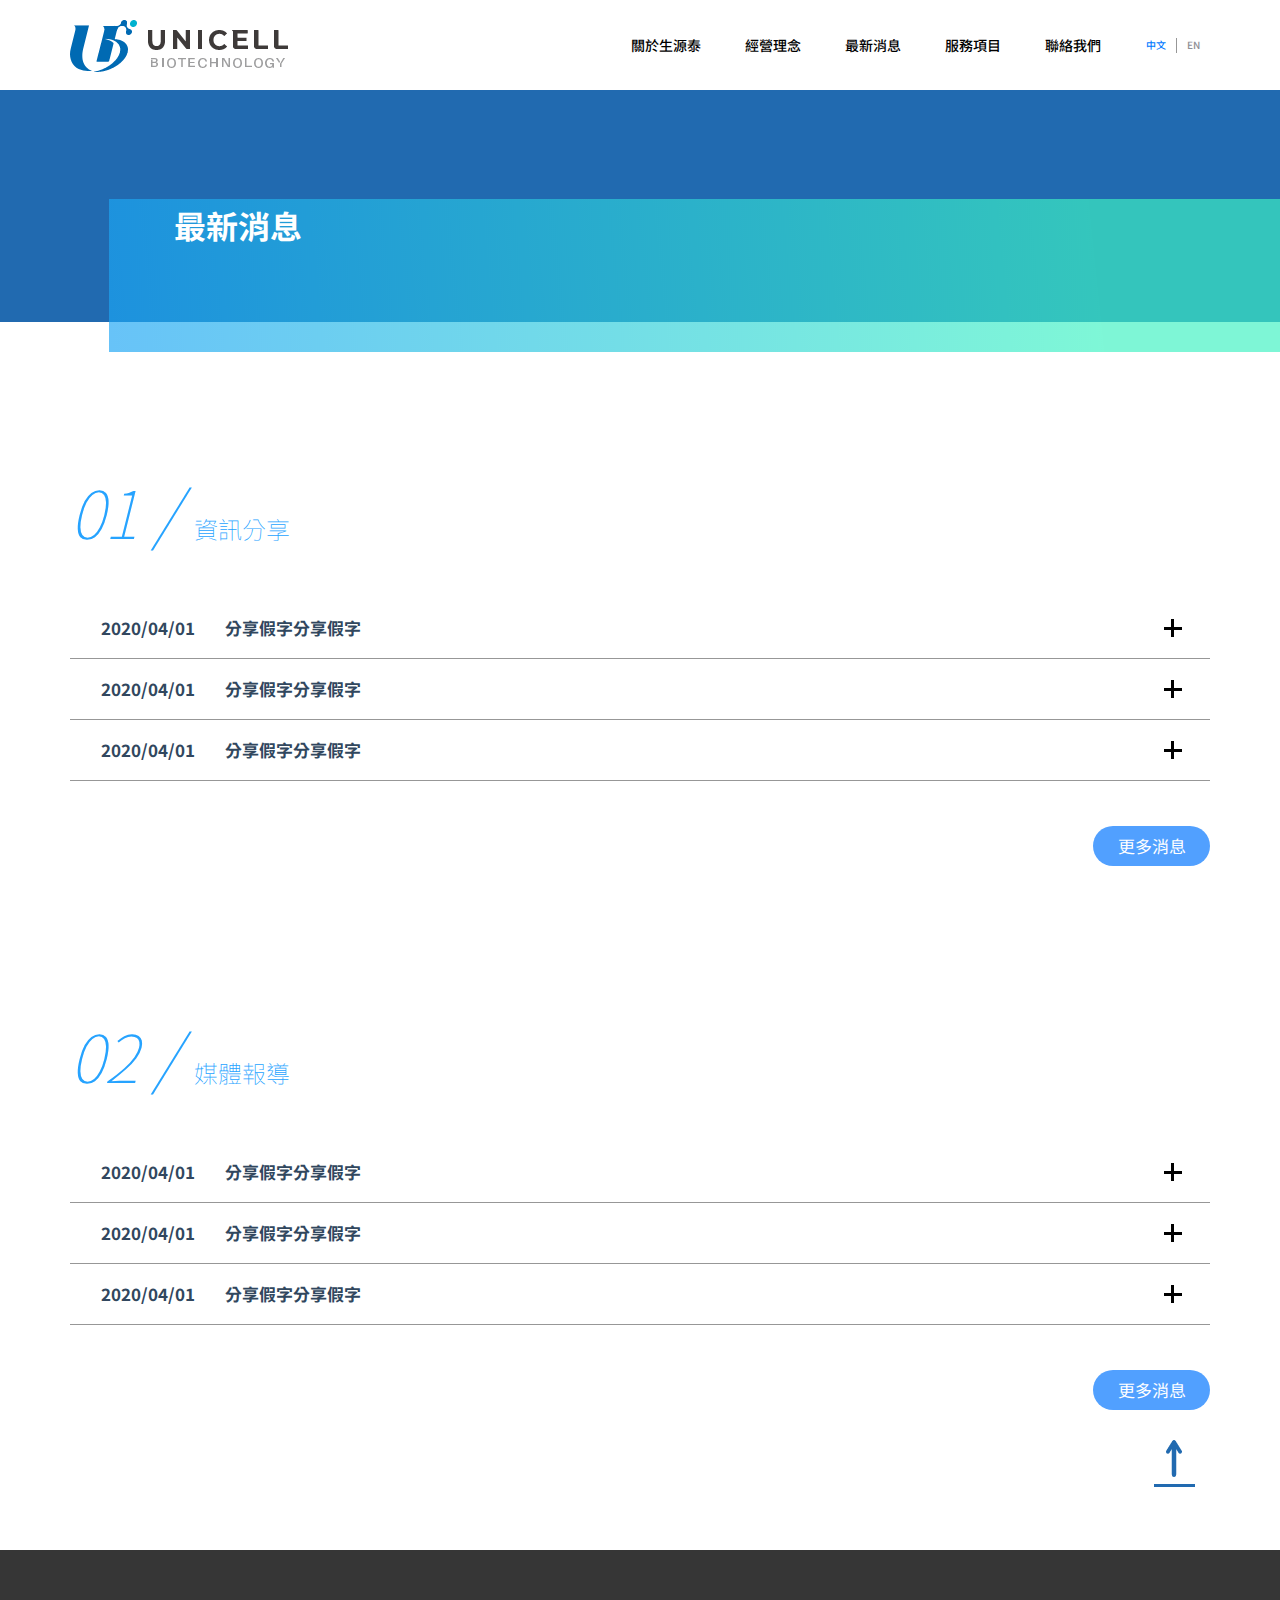
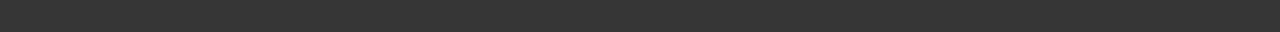
==== news.html @ 666c9ade "切板完成" ====
<!DOCTYPE html>
<html lang="en">

<head>
    <meta charset="UTF-8">
    <meta name="viewport" content="width=device-width, initial-scale=1.0">
    <title>生源泰生物科技股份有限公司</title>
    <link rel="stylesheet" href="./css/slick.css">
    <link rel="stylesheet" href="./css/style.css">
    <script src="http://code.jquery.com/jquery-1.8.3.min.js"></script>
    <script src="./js/slick.min.js"></script>
    <script src="./js/wow.min.js"></script>
</head>

<body>
    <header id="header">
        <div class="wrapper">
            <a id="logo" href="./index.html">
                <h1 class="d-none">生源泰生物科技股份有限公司</h1>
                <img src="./image/logo.png" alt="生源泰生物科技股份有限公司">
            </a>
            <nav>
                <ul>
                    <li class="submenu">
                        <span>關於生源泰</span>
                        <ol>
                            <li id="goCompany"><a href="./index.html#company">公司介紹</a></li>
                            <li id="goLaboratory"><a href="index.html#laboratory">合作實驗室</a></li>
                        </ol>
                    </li>
                    <li id="goBrand" class="pagination">
                        <a href="index.html#brand">經營理念</a>
                    </li>
                    <li class="pagination">
                        <a href="./news.html">最新消息</a>
                    </li>
                    <li class="pagination">
                        <a href="./product.html">服務項目</a>
                    </li>
                    <li id="goFooter" class="pagination">
                        <a href="index.html#footer">聯絡我們</a>
                    </li>
                </ul>
            </nav>
            <div id="language">
                <a class="active" href="">中文</a>
                <span class="icon_line"></span>
                <a href="">EN</a>
            </div>
            <button id="menu_button">
                <span class="iconL"></span>
                <span class="iconR"></span>
                Menu
            </button>
        </div>
    </header>
    <main id="news">
        <div id="banner">
            <div class="content">
                <h2>最新消息</h2>
            </div>
        </div>
        <div id="information">
            <div class="wrapper">
                <h3>
                    <span class="number">01 / </span>
                    資訊分享
                </h3>
                <div class="list">
                    <div class="item">
                        <div class="head">
                            <div class="date">
                                2020/04/01
                            </div>
                            <div class="title">
                                分享假字分享假字
                            </div>
                            <div class="button">
                                <span class="icon"></span>
                                <span class="icon2"></span>
                            </div>
                        </div>
                        <div class="content">
                            <div class="row">
                                <div class="video">
                                    <div class="video-container">
                                        <iframe src="https://www.youtube.com/embed/_x5p04P4llo" frameborder="0"
                                            allow="accelerometer; autoplay; encrypted-media; gyroscope; picture-in-picture"
                                            allowfullscreen></iframe>
                                    </div>
                                </div>
                                <div class="text">
                                    <p>假字假字假字假字假字假字假字假字假字假字假字假字假字假字假字假字假字假字假字假字假字假字假字假字假字假字假字假字假字假字假字假字假字假字假字假字假字假字假字假字假字假字假字假字假字假字假字假字假字假字假字假字假字假字假字假字假字假字假字假字假字假字假字假字假字假字假字假字假字假字
                                    </p>
                                </div>
                            </div>
                        </div>
                    </div>
                    <div class="item">
                        <div class="head">
                            <div class="date">
                                2020/04/01
                            </div>
                            <div class="title">
                                分享假字分享假字
                            </div>
                            <div class="button">
                                <span class="icon"></span>
                                <span class="icon2"></span>
                            </div>
                        </div>
                        <div class="content">
                            <div class="row">
                                <div class="video">
                                    <div class="video-container">
                                        <iframe src="https://www.youtube.com/embed/_x5p04P4llo" frameborder="0"
                                            allow="accelerometer; autoplay; encrypted-media; gyroscope; picture-in-picture"
                                            allowfullscreen></iframe>
                                    </div>
                                </div>
                                <div class="text">
                                    <p>假字假字假字假字假字假字假字假字假字假字假字假字假字假字假字假字假字假字假字假字假字假字假字假字假字假字假字假字假字假字假字假字假字假字假字假字假字假字假字假字假字假字假字假字假字假字假字假字假字假字假字假字假字假字假字假字假字假字假字假字假字假字假字假字假字假字假字假字假字假字
                                    </p>
                                </div>
                            </div>
                        </div>
                    </div>
                    <div class="item">
                        <div class="head">
                            <div class="date">
                                2020/04/01
                            </div>
                            <div class="title">
                                分享假字分享假字
                            </div>
                            <div class="button">
                                <span class="icon"></span>
                                <span class="icon2"></span>
                            </div>
                        </div>
                        <div class="content">
                            <div class="row">
                                <div class="video">
                                    <div class="video-container">
                                        <iframe src="https://www.youtube.com/embed/_x5p04P4llo" frameborder="0"
                                            allow="accelerometer; autoplay; encrypted-media; gyroscope; picture-in-picture"
                                            allowfullscreen></iframe>
                                    </div>
                                </div>
                                <div class="text">
                                    <p>假字假字假字假字假字假字假字假字假字假字假字假字假字假字假字假字假字假字假字假字假字假字假字假字假字假字假字假字假字假字假字假字假字假字假字假字假字假字假字假字假字假字假字假字假字假字假字假字假字假字假字假字假字假字假字假字假字假字假字假字假字假字假字假字假字假字假字假字假字假字
                                    </p>
                                </div>
                            </div>
                        </div>
                    </div>
                    <div class="item">
                        <div class="head">
                            <div class="date">
                                2020/04/01
                            </div>
                            <div class="title">
                                分享假字分享假字
                            </div>
                            <div class="button">
                                <span class="icon"></span>
                                <span class="icon2"></span>
                            </div>
                        </div>
                        <div class="content">
                            <div class="row">
                                <div class="video">
                                    <div class="video-container">
                                        <iframe src="https://www.youtube.com/embed/_x5p04P4llo" frameborder="0"
                                            allow="accelerometer; autoplay; encrypted-media; gyroscope; picture-in-picture"
                                            allowfullscreen></iframe>
                                    </div>
                                </div>
                                <div class="text">
                                    <p>假字假字假字假字假字假字假字假字假字假字假字假字假字假字假字假字假字假字假字假字假字假字假字假字假字假字假字假字假字假字假字假字假字假字假字假字假字假字假字假字假字假字假字假字假字假字假字假字假字假字假字假字假字假字假字假字假字假字假字假字假字假字假字假字假字假字假字假字假字假字
                                    </p>
                                </div>
                            </div>
                        </div>
                    </div>
                    <div class="item">
                        <div class="head">
                            <div class="date">
                                2020/04/01
                            </div>
                            <div class="title">
                                分享假字分享假字
                            </div>
                            <div class="button">
                                <span class="icon"></span>
                                <span class="icon2"></span>
                            </div>
                        </div>
                        <div class="content">
                            <div class="row">
                                <div class="video">
                                    <div class="video-container">
                                        <iframe src="https://www.youtube.com/embed/_x5p04P4llo" frameborder="0"
                                            allow="accelerometer; autoplay; encrypted-media; gyroscope; picture-in-picture"
                                            allowfullscreen></iframe>
                                    </div>
                                </div>
                                <div class="text">
                                    <p>假字假字假字假字假字假字假字假字假字假字假字假字假字假字假字假字假字假字假字假字假字假字假字假字假字假字假字假字假字假字假字假字假字假字假字假字假字假字假字假字假字假字假字假字假字假字假字假字假字假字假字假字假字假字假字假字假字假字假字假字假字假字假字假字假字假字假字假字假字假字
                                    </p>
                                </div>
                            </div>
                        </div>
                    </div>
                    <div class="item">
                        <div class="head">
                            <div class="date">
                                2020/04/01
                            </div>
                            <div class="title">
                                分享假字分享假字
                            </div>
                            <div class="button">
                                <span class="icon"></span>
                                <span class="icon2"></span>
                            </div>
                        </div>
                        <div class="content">
                            <div class="row">
                                <div class="video">
                                    <div class="video-container">
                                        <iframe src="https://www.youtube.com/embed/_x5p04P4llo" frameborder="0"
                                            allow="accelerometer; autoplay; encrypted-media; gyroscope; picture-in-picture"
                                            allowfullscreen></iframe>
                                    </div>
                                </div>
                                <div class="text">
                                    <p>假字假字假字假字假字假字假字假字假字假字假字假字假字假字假字假字假字假字假字假字假字假字假字假字假字假字假字假字假字假字假字假字假字假字假字假字假字假字假字假字假字假字假字假字假字假字假字假字假字假字假字假字假字假字假字假字假字假字假字假字假字假字假字假字假字假字假字假字假字假字
                                    </p>
                                </div>
                            </div>
                        </div>
                    </div>
                    <div class="item">
                        <div class="head">
                            <div class="date">
                                2020/04/01
                            </div>
                            <div class="title">
                                分享假字分享假字
                            </div>
                            <div class="button">
                                <span class="icon"></span>
                                <span class="icon2"></span>
                            </div>
                        </div>
                        <div class="content">
                            <div class="row">
                                <div class="video">
                                    <div class="video-container">
                                        <iframe src="https://www.youtube.com/embed/_x5p04P4llo" frameborder="0"
                                            allow="accelerometer; autoplay; encrypted-media; gyroscope; picture-in-picture"
                                            allowfullscreen></iframe>
                                    </div>
                                </div>
                                <div class="text">
                                    <p>假字假字假字假字假字假字假字假字假字假字假字假字假字假字假字假字假字假字假字假字假字假字假字假字假字假字假字假字假字假字假字假字假字假字假字假字假字假字假字假字假字假字假字假字假字假字假字假字假字假字假字假字假字假字假字假字假字假字假字假字假字假字假字假字假字假字假字假字假字假字
                                    </p>
                                </div>
                            </div>
                        </div>
                    </div>
                </div>
                <div class="text-right">
                    <div class="open">
                    </div>
                </div>
            </div>
        </div>
        <div id="media">
            <div class="wrapper">
                <h3>
                    <span class="number">02 / </span>
                    媒體報導
                </h3>
                <div class="list">
                    <div class="item">
                        <div class="head">
                            <div class="date">
                                2020/04/01
                            </div>
                            <div class="title">
                                分享假字分享假字
                            </div>
                            <div class="button">
                                <span class="icon"></span>
                                <span class="icon2"></span>
                            </div>
                        </div>
                        <div class="content">
                            <div class="row">
                                <div class="video">
                                    <img src="./image/m1.png" alt="生源泰生物科技股份有限公司">
                                </div>
                                <div class="text">
                                    <p>假字假字假字假字假字假字假字假字假字假字假字假字假字假字假字假字假字假字假字假字假字假字假字假字假字假字假字假字假字假字假字假字假字假字假字假字假字假字假字假字假字假字假字假字假字假字假字假字假字假字假字假字假字假字假字假字假字假字假字假字假字假字假字假字假字假字假字假字假字假字
                                    </p>
                                </div>
                            </div>
                        </div>
                    </div>
                    <div class="item">
                        <div class="head">
                            <div class="date">
                                2020/04/01
                            </div>
                            <div class="title">
                                分享假字分享假字
                            </div>
                            <div class="button">
                                <span class="icon"></span>
                                <span class="icon2"></span>
                            </div>
                        </div>
                        <div class="content">
                            <div class="row">
                                <div class="video">
                                    <img src="./image/m1.png" alt="生源泰生物科技股份有限公司">
                                </div>
                                <div class="text">
                                    <p>假字假字假字假字假字假字假字假字假字假字假字假字假字假字假字假字假字假字假字假字假字假字假字假字假字假字假字假字假字假字假字假字假字假字假字假字假字假字假字假字假字假字假字假字假字假字假字假字假字假字假字假字假字假字假字假字假字假字假字假字假字假字假字假字假字假字假字假字假字假字
                                    </p>
                                </div>
                            </div>
                        </div>
                    </div>
                    <div class="item">
                        <div class="head">
                            <div class="date">
                                2020/04/01
                            </div>
                            <div class="title">
                                分享假字分享假字
                            </div>
                            <div class="button">
                                <span class="icon"></span>
                                <span class="icon2"></span>
                            </div>
                        </div>
                        <div class="content">
                            <div class="row">
                                <div class="video">
                                    <img src="./image/m1.png" alt="生源泰生物科技股份有限公司">
                                </div>
                                <div class="text">
                                    <p>假字假字假字假字假字假字假字假字假字假字假字假字假字假字假字假字假字假字假字假字假字假字假字假字假字假字假字假字假字假字假字假字假字假字假字假字假字假字假字假字假字假字假字假字假字假字假字假字假字假字假字假字假字假字假字假字假字假字假字假字假字假字假字假字假字假字假字假字假字假字
                                    </p>
                                </div>
                            </div>
                        </div>
                    </div>
                    <div class="item">
                        <div class="head">
                            <div class="date">
                                2020/04/01
                            </div>
                            <div class="title">
                                分享假字分享假字
                            </div>
                            <div class="button">
                                <span class="icon"></span>
                                <span class="icon2"></span>
                            </div>
                        </div>
                        <div class="content">
                            <div class="row">
                                <div class="video">
                                    <img src="./image/m1.png" alt="生源泰生物科技股份有限公司">
                                </div>
                                <div class="text">
                                    <p>假字假字假字假字假字假字假字假字假字假字假字假字假字假字假字假字假字假字假字假字假字假字假字假字假字假字假字假字假字假字假字假字假字假字假字假字假字假字假字假字假字假字假字假字假字假字假字假字假字假字假字假字假字假字假字假字假字假字假字假字假字假字假字假字假字假字假字假字假字假字
                                    </p>
                                </div>
                            </div>
                        </div>
                    </div>
                    <div class="item">
                        <div class="head">
                            <div class="date">
                                2020/04/01
                            </div>
                            <div class="title">
                                分享假字分享假字
                            </div>
                            <div class="button">
                                <span class="icon"></span>
                                <span class="icon2"></span>
                            </div>
                        </div>
                        <div class="content">
                            <div class="row">
                                <div class="video">
                                    <img src="./image/m1.png" alt="生源泰生物科技股份有限公司">
                                </div>
                                <div class="text">
                                    <p>假字假字假字假字假字假字假字假字假字假字假字假字假字假字假字假字假字假字假字假字假字假字假字假字假字假字假字假字假字假字假字假字假字假字假字假字假字假字假字假字假字假字假字假字假字假字假字假字假字假字假字假字假字假字假字假字假字假字假字假字假字假字假字假字假字假字假字假字假字假字
                                    </p>
                                </div>
                            </div>
                        </div>
                    </div>
                    <div class="item">
                        <div class="head">
                            <div class="date">
                                2020/04/01
                            </div>
                            <div class="title">
                                分享假字分享假字
                            </div>
                            <div class="button">
                                <span class="icon"></span>
                                <span class="icon2"></span>
                            </div>
                        </div>
                        <div class="content">
                            <div class="row">
                                <div class="video">
                                    <img src="./image/m1.png" alt="生源泰生物科技股份有限公司">
                                </div>
                                <div class="text">
                                    <p>假字假字假字假字假字假字假字假字假字假字假字假字假字假字假字假字假字假字假字假字假字假字假字假字假字假字假字假字假字假字假字假字假字假字假字假字假字假字假字假字假字假字假字假字假字假字假字假字假字假字假字假字假字假字假字假字假字假字假字假字假字假字假字假字假字假字假字假字假字假字
                                    </p>
                                </div>
                            </div>
                        </div>
                    </div>
                    <div class="item">
                        <div class="head">
                            <div class="date">
                                2020/04/01
                            </div>
                            <div class="title">
                                分享假字分享假字
                            </div>
                            <div class="button">
                                <span class="icon"></span>
                                <span class="icon2"></span>
                            </div>
                        </div>
                        <div class="content">
                            <div class="row">
                                <div class="video">
                                    <img src="./image/m1.png" alt="生源泰生物科技股份有限公司">
                                </div>
                                <div class="text">
                                    <p>假字假字假字假字假字假字假字假字假字假字假字假字假字假字假字假字假字假字假字假字假字假字假字假字假字假字假字假字假字假字假字假字假字假字假字假字假字假字假字假字假字假字假字假字假字假字假字假字假字假字假字假字假字假字假字假字假字假字假字假字假字假字假字假字假字假字假字假字假字假字
                                    </p>
                                </div>
                            </div>
                        </div>
                    </div>
                </div>
                <div class="text-right">
                    <div class="open">
                    </div>
                </div>
            </div>
        </div>
    </main>
    <footer id="footer">
        <div id="goTop">
            <img src="./image/goTop.png" alt="生源泰生物科技股份有限公司">
        </div>
        <div id="rights">
            <span class="zoom">Unicell Biotechnology Co., Ltd. © 2020 . All Rights Reserved</span>
        </div>
    </footer>
    <script src="./js/ui.js"></script>
</body>

</html>
---- css/style.css ----
@charset "UTF-8";
@import url("./reset.css");
@import url("https://use.fontawesome.com/releases/v5.7.2/css/all.css");
.wrapper {
  margin-left: auto;
  margin-right: auto;
  max-width: 1140px;
  padding-left: 30px;
  padding-right: 30px;
}

.d-none {
  display: none;
}

.d-flex {
  display: -webkit-box;
  display: -ms-flexbox;
  display: flex;
  -ms-flex-wrap: wrap;
      flex-wrap: wrap;
}

.space-evenly {
  -webkit-box-pack: space-evenly;
      -ms-flex-pack: space-evenly;
          justify-content: space-evenly;
}

.header-height, main#home #banner, main#home #banner .text, main#home #banner .text::before, main#home #banner .photo img {
  height: calc(100vh - 90px);
}

body.active {
  overflow: hidden;
}

header {
  width: 100%;
  height: 90px;
  background-color: #fff;
  position: fixed;
  top: 0;
  left: 0;
  z-index: 10;
}

header .wrapper {
  display: -webkit-box;
  display: -ms-flexbox;
  display: flex;
}

header .wrapper #logo {
  display: block;
  margin-top: 20px;
}

header .wrapper nav {
  display: block;
  margin-left: auto;
  margin-right: 15px;
}

header .wrapper nav ul li {
  display: inline-block;
  position: relative;
}

header .wrapper nav ul li a,
header .wrapper nav ul li span {
  line-height: 90px;
  font-size: 14px;
  display: block;
  color: #000;
  padding: 0 20px;
  font-weight: 500;
  cursor: pointer;
  -webkit-transition: 0.6s;
  transition: 0.6s;
}

header .wrapper nav ul li.submenu:hover::after {
  content: url(../image/downArrow2.png);
  position: absolute;
  bottom: 10px;
  left: calc(50% - 5.5px);
}

header .wrapper nav ul li.submenu a:hover, header .wrapper nav ul li.submenu a.active,
header .wrapper nav ul li.submenu span:hover,
header .wrapper nav ul li.submenu span.active {
  background-color: #ccc;
}

header .wrapper nav ul li.submenu:hover, header .wrapper nav ul li.submenu.active {
  background-color: #ccc;
}

header .wrapper nav ul li.submenu ol {
  position: absolute;
  bottom: -90px;
  z-index: 5;
  padding-top: 85px;
  -webkit-transform: scaleY(0);
          transform: scaleY(0);
  -webkit-transition: 0.6s;
  transition: 0.6s;
  -webkit-box-shadow: 0px 0px 1px #cccccc;
          box-shadow: 0px 0px 1px #cccccc;
}

header .wrapper nav ul li.submenu ol li {
  display: block;
  background-color: #216AB0;
}

header .wrapper nav ul li.submenu ol li a,
header .wrapper nav ul li.submenu ol li span {
  display: block;
  line-height: 45px;
  color: #fff;
}

header .wrapper nav ul li.submenu ol li:hover {
  background-color: #ccc;
}

header .wrapper nav ul li.submenu ol li:hover a,
header .wrapper nav ul li.submenu ol li:hover span {
  color: #000;
}

header .wrapper nav ul li.submenu:hover ol {
  -webkit-transform: scaleY(1);
          transform: scaleY(1);
}

header .wrapper nav ul li.pagination:hover::after {
  left: 0;
  right: 0;
}

header .wrapper nav ul li.pagination::after {
  content: "";
  position: absolute;
  left: 51%;
  right: 51%;
  bottom: 0;
  background: #2098D1;
  height: 4px;
  -webkit-transition-property: left, right;
  transition-property: left, right;
  -webkit-transition-duration: 0.3s;
          transition-duration: 0.3s;
  -webkit-transition-timing-function: ease-out;
          transition-timing-function: ease-out;
}

header .wrapper #language {
  display: -webkit-box;
  display: -ms-flexbox;
  display: flex;
}

header .wrapper #language a {
  line-height: 90px;
  font-size: 14px;
  display: block;
  color: #000;
  padding: 0 10px;
  font-size: 10px;
  font-weight: 500;
  color: #8E8E93;
  -webkit-transition: 0.6s;
  transition: 0.6s;
}

header .wrapper #language a:hover, header .wrapper #language a.active {
  color: #007AFF;
}

header .wrapper #language .icon_line {
  width: 1px;
  height: 15px;
  background-color: #979797;
  margin-top: 37.5px;
}

header .wrapper #menu_button {
  display: none;
}

main {
  width: 100%;
  margin-top: 90px;
}

main#home #banner {
  position: relative;
  background: linear-gradient(210deg, #3becc7 25%, rgba(26, 160, 248, 0.8) 75%);
}

main#home #banner .text {
  position: absolute;
  top: 0;
  left: 0;
  width: 50%;
  margin-right: 50%;
  background-color: rgba(2, 152, 197, 0.4);
  z-index: 2;
}

main#home #banner .text::before {
  content: '';
  display: block;
  width: 95%;
  background-color: rgba(0, 0, 0, 0.6);
  position: relative;
  z-index: 3;
}

main#home #banner .text .content {
  position: absolute;
  z-index: 4;
  top: 50%;
  -webkit-transform: translateY(-50%);
          transform: translateY(-50%);
  color: #fff;
  margin-left: 12%;
}

main#home #banner .text .content h4 {
  font-size: 24px;
  letter-spacing: 22px;
  line-height: 36px;
  font-weight: 500;
  letter-spacing: 7.5px;
  display: inline-block;
  padding-bottom: 15px;
  border-bottom: 1.25px solid #fff;
}

main#home #banner .text .content h2 {
  font-size: 82px;
  line-height: 92px;
  font-weight: bold;
  margin-top: 30px;
  margin-bottom: 30px;
}

main#home #banner .text .content h3 {
  font-size: 20px;
  line-height: 36px;
  font-weight: 500;
  letter-spacing: 7.5px;
}

main#home #banner .photo {
  position: absolute;
  top: 0;
  right: 0;
  width: 60%;
  margin-left: 40%;
}

main#home #banner .photo img {
  width: 100%;
  -o-object-fit: cover;
     object-fit: cover;
}

main#home #banner #scroll {
  position: absolute;
  bottom: -24px;
  left: 0;
  right: 0;
  margin: auto;
  font-size: 12px;
  text-align: center;
  z-index: 8;
  cursor: pointer;
}

main#home #banner #scroll .icon {
  width: 1px;
  height: 34px;
  background-color: #000;
  display: block;
  margin: 10px auto auto auto;
}

main#home #mission {
  padding: 100px 50px;
}

main#home #mission .wrapper .content {
  text-align: center;
  padding: 60px 0;
  border: 3px solid #979797;
  position: relative;
}

main#home #mission .wrapper .content h2 {
  font-size: 32px;
  line-height: 24px;
  letter-spacing: 5px;
  font-weight: 300;
  position: absolute;
  top: -16px;
  left: 0;
  right: 0;
  background-color: #fff;
  width: 280px;
  margin: auto;
  color: #063460;
}

main#home #mission .wrapper .content h3 {
  color: #26A3FF;
  font-size: 25px;
  line-height: 46px;
  letter-spacing: 5px;
  font-weight: 300;
  margin-bottom: 60px;
}

main#home #mission .wrapper .content .item {
  display: -webkit-box;
  display: -ms-flexbox;
  display: flex;
  -webkit-box-pack: justify;
      -ms-flex-pack: justify;
          justify-content: space-between;
  background-color: #216AB0;
  color: #fff;
  width: 120px;
  line-height: 50px;
  margin: 5px;
  position: relative;
  border-radius: 30px;
  font-size: 18px;
  text-align: left;
  padding-left: 30px;
  padding-right: 30px;
  cursor: pointer;
}

main#home #mission .wrapper .content .item::before {
  content: '';
  display: block;
  border: 1px solid #216AB0;
  width: 190px;
  height: 60px;
  position: absolute;
  top: -6px;
  left: -6px;
  border-radius: 30px;
}

main#home #mission .wrapper .content .item:hover {
  background-color: #26A3FF;
}

main#home #about {
  position: relative;
  overflow: hidden;
}

main#home #about .background {
  position: relative;
  z-index: -1;
}

main#home #about .background img {
  width: 100%;
  -o-object-fit: cover;
     object-fit: cover;
}

main#home #about h2 {
  position: absolute;
  margin: auto;
  top: 50%;
  -webkit-transform: translateY(-50%);
          transform: translateY(-50%);
  text-align: center;
  left: 0;
  right: 0;
  color: #0E77AF;
  font-size: 32px;
  font-weight: bold;
  letter-spacing: 5px;
}

main#home #company {
  margin-top: 45px;
}

main#home #company .wrapper {
  padding-left: 20px;
  padding-right: 20px;
}

main#home #company .wrapper h3 {
  color: #0E77AF;
  text-align: center;
  font-size: 24px;
  font-weight: 400;
  padding-bottom: 35px;
  border-bottom: 1px solid #979797;
  margin-bottom: 90px;
}

main#home #company .wrapper .content {
  padding-left: 20px;
  padding-right: 20px;
  padding-top: 45px;
  padding-bottom: 40px;
  -webkit-box-shadow: 0px 8px 20px #cccccc;
          box-shadow: 0px 8px 20px #cccccc;
  display: -webkit-box;
  display: -ms-flexbox;
  display: flex;
  -ms-flex-wrap: wrap;
      flex-wrap: wrap;
}

main#home #company .wrapper .content .photo {
  width: 339px;
}

main#home #company .wrapper .content .photo .slick .item h4 {
  font-size: 20px;
  color: #0E77AF;
  margin-bottom: 15px;
  width: 125px;
  text-align: center;
  position: relative;
}

main#home #company .wrapper .content .photo .slick .item h4::after {
  content: '';
  display: block;
  width: 100%;
  height: 12px;
  background: linear-gradient(210deg, #3becc7 25%, rgba(26, 160, 248, 0.8) 75%);
  position: absolute;
  bottom: -6px;
  z-index: -1;
}

main#home #company .wrapper .content .photo .slick .item img {
  width: 100%;
}

main#home #company .wrapper .content .photo .slick .slick-dots {
  margin-top: 15px;
  text-align: center;
}

main#home #company .wrapper .content .photo .slick .slick-dots li {
  display: inline-block;
  height: 11px;
  width: 11px;
  margin: 0 7px;
  background-color: #DFE4E8;
  border-radius: 180px;
}

main#home #company .wrapper .content .photo .slick .slick-dots li button {
  display: none;
}

main#home #company .wrapper .content .photo .slick .slick-dots li.slick-active {
  background-color: #26A3FF;
}

main#home #company .wrapper .content .text {
  width: calc(100% - 339px - 25px);
  padding-left: 25px;
}

main#home #company .wrapper .content .text p {
  display: inline-block;
  font-size: 16px;
  line-height: 30px;
  margin-bottom: 35px;
}

main#home #company .wrapper .content .text p img {
  margin-right: 40px;
  display: inline-block;
  float: left;
}

main#home #laboratory {
  margin-top: 140px;
}

main#home #laboratory .wrapper h3 {
  color: #0E77AF;
  text-align: center;
  font-size: 24px;
  font-weight: 400;
  padding-bottom: 35px;
  border-bottom: 1px solid #979797;
  margin-bottom: 40px;
}

main#home #laboratory .wrapper h4 {
  padding-top: 40px;
  padding-bottom: 15px;
  font-size: 20px;
  color: #0E77AF;
  padding-left: 15px;
  padding-right: 15px;
}

main#home #laboratory .wrapper .content {
  background-color: #F7F7F7;
  padding-left: 15px;
  padding-right: 15px;
  padding-top: 30px;
  padding-bottom: 60px;
}

main#home #laboratory .wrapper .content .text p {
  font-size: 16px;
  line-height: 30px;
  padding-bottom: 30px;
  font-weight: 400;
}

main#home #laboratory .wrapper .content .text h5 {
  font-size: 18px;
  font-weight: bold;
  padding-bottom: 30px;
}

main#home #laboratory .wrapper .content .photo {
  display: -webkit-box;
  display: -ms-flexbox;
  display: flex;
  -ms-flex-wrap: wrap;
      flex-wrap: wrap;
}

main#home #laboratory .wrapper .content .photo .big {
  width: 800px;
  margin-right: 45px;
  position: relative;
}

main#home #laboratory .wrapper .content .photo .big img {
  width: 100%;
}

main#home #laboratory .wrapper .content .photo .big .arrow {
  position: absolute;
  bottom: 15px;
  right: 15px;
}

main#home #laboratory .wrapper .content .photo .big .arrow .next,
main#home #laboratory .wrapper .content .photo .big .arrow .prev {
  display: inline-block;
  cursor: pointer;
}

main#home #laboratory .wrapper .content .photo .big .arrow .next:hover,
main#home #laboratory .wrapper .content .photo .big .arrow .prev:hover {
  -webkit-filter: brightness(0.8);
          filter: brightness(0.8);
}

main#home #laboratory .wrapper .content .photo .big .arrow .next {
  margin-right: 30px;
}

main#home #laboratory .wrapper .content .photo .small {
  width: calc(100% - 800px - 45px);
}

main#home #laboratory .wrapper .content .photo .small .item h6 {
  font-size: 18px;
  font-weight: 400;
  color: #0E77AF;
  line-height: 39px;
}

main#home #laboratory .wrapper .content .photo .small .item h6 img {
  width: 19px;
  margin-right: 10px;
  margin-top: -4px;
}

main#home #laboratory .wrapper .content .photo .small .item img {
  width: 100%;
}

main#home #brand {
  margin-top: 140px;
  margin-bottom: 175px;
}

main#home #brand .wrapper h3 {
  color: #0E77AF;
  text-align: center;
  font-size: 24px;
  font-weight: 400;
  padding-bottom: 35px;
  border-bottom: 1px solid #979797;
  margin-bottom: 40px;
}

main#home #brand .wrapper .content {
  height: 234px;
  background-image: url(../image/brand.png);
  background-size: cover;
  background-color: #216AB0;
  display: -webkit-box;
  display: -ms-flexbox;
  display: flex;
  -ms-flex-pack: distribute;
      justify-content: space-around;
  -webkit-box-align: center;
      -ms-flex-align: center;
          align-items: center;
  padding: 0 250px;
}

main#home #brand .wrapper .content h4 {
  text-align: center;
  color: #fff;
  font-size: 18px;
}

main#home #brand .wrapper .content h4 span {
  display: block;
}

main#home #brand .wrapper .content h4 .text {
  margin-top: 25px;
}

main#news #banner, main#product #banner {
  width: 100%;
  height: 232px;
  background-color: #216AB0;
  position: relative;
}

main#news #banner .content, main#product #banner .content {
  background-image: url(../image/bannerBack.png);
  background-size: cover;
  position: absolute;
  width: calc(100% - 109px);
  height: calc(100% - 79px);
  margin-top: 109px;
  margin-left: 78px;
  right: 0;
}

main#news #banner .content h2, main#product #banner .content h2 {
  margin-left: 65px;
  margin-top: 10px;
  font-size: 32px;
  font-weight: bold;
  color: #fff;
}

main#news #information h3,
main#news #media h3 {
  margin-top: 155px;
  margin-bottom: 55px;
  color: #26A3FF;
  font-size: 24px;
  font-weight: lighter;
}

main#news #information h3 .number,
main#news #media h3 .number {
  font-size: 66px;
  font-style: oblique;
}

main#news #information .list.active .item,
main#news #media .list.active .item {
  display: block;
}

main#news #information .list .item,
main#news #media .list .item {
  display: none;
}

main#news #information .list .item:nth-child(1), main#news #information .list .item:nth-child(2), main#news #information .list .item:nth-child(3),
main#news #media .list .item:nth-child(1),
main#news #media .list .item:nth-child(2),
main#news #media .list .item:nth-child(3) {
  display: block;
}

main#news #information .list .item .head,
main#news #media .list .item .head {
  font-size: 17px;
  color: #31475E;
  line-height: 60px;
  font-weight: bold;
  display: -webkit-box;
  display: -ms-flexbox;
  display: flex;
  border-bottom: 1px solid #979797;
  cursor: pointer;
}

main#news #information .list .item .head .date,
main#news #media .list .item .head .date {
  width: 155px;
  text-align: center;
}

main#news #information .list .item .head .title,
main#news #media .list .item .head .title {
  width: calc(100% - 155px - 75px);
}

main#news #information .list .item .head .button,
main#news #media .list .item .head .button {
  width: 75px;
  text-align: center;
  position: relative;
}

main#news #information .list .item .head .button .icon,
main#news #media .list .item .head .button .icon {
  width: 18px;
  height: 3px;
  display: block;
  background-color: #000000;
  margin: auto;
  position: absolute;
  top: calc(50% - 1.5px);
  left: 0;
  right: 0;
}

main#news #information .list .item .head .button .icon2,
main#news #media .list .item .head .button .icon2 {
  width: 3px;
  height: 18px;
  display: block;
  background-color: #000000;
  margin: auto;
  position: absolute;
  top: calc(50% - 9px);
  left: 0;
  right: 0;
}

main#news #information .list .item .content,
main#news #media .list .item .content {
  display: none;
  padding: 40px 0;
}

main#news #information .list .item .content .row,
main#news #media .list .item .content .row {
  display: -webkit-box;
  display: -ms-flexbox;
  display: flex;
}

main#news #information .list .item .content .row .video,
main#news #media .list .item .content .row .video {
  width: 25%;
}

main#news #information .list .item .content .row .text,
main#news #media .list .item .content .row .text {
  width: 75%;
}

main#news #information .list .item .content .row .text p,
main#news #media .list .item .content .row .text p {
  padding: 0 40px;
  font-size: 16px;
  line-height: 27px;
}

main#news #information .list .item.active .head .button .icon2,
main#news #media .list .item.active .head .button .icon2 {
  opacity: 0;
}

main#news #information .list .item.active .content,
main#news #media .list .item.active .content {
  display: block;
}

main#news #information .open,
main#news #media .open {
  margin-top: 45px;
  display: inline-block;
  text-align: center;
  background-color: rgba(38, 136, 255, 0.8);
  color: #fff;
  width: 117px;
  border-radius: 37.5px;
  line-height: 40px;
  font-size: 17px;
  cursor: pointer;
}

main#news #information .open::before,
main#news #media .open::before {
  content: '更多消息';
}

main#news #information .open:hover,
main#news #media .open:hover {
  background-color: rgba(38, 136, 255, 0.4);
}

main#news #information .open.active::before,
main#news #media .open.active::before {
  content: '顯示較少';
}

main#news #media {
  margin-bottom: 140px;
}

main#product .content {
  margin-top: 85px;
  margin-bottom: 110px;
}

main#product .article {
  text-align: center;
  padding-top: 70px;
  padding-bottom: 70px;
}

main#product .article .title {
  max-width: 553px;
  margin: auto;
}

main#product .article .title h3 {
  font-size: 24px;
  padding-bottom: 30px;
  margin-bottom: 30px;
  position: relative;
}

main#product .article .title h3::after {
  content: '';
  display: block;
  width: 100%;
  height: 5px;
  background: linear-gradient(135deg, #000000 20%, #189BFB 80%);
  position: absolute;
  bottom: 0;
  left: 0;
}

main#product .article p {
  max-width: 553px;
  margin: auto;
  font-size: 16px;
  line-height: 27px;
  padding-bottom: 50px;
}

main#product .article .row {
  display: -webkit-box;
  display: -ms-flexbox;
  display: flex;
  -webkit-box-pack: space-evenly;
      -ms-flex-pack: space-evenly;
          justify-content: space-evenly;
}

main#product .article .row .item {
  width: calc(100% / 4 - 10px);
  margin: 0 5px;
}

main#product .article .row .item h4 {
  font-size: 18px;
  padding-bottom: 20px;
}

main#product .article .row .item h4.text-left {
  position: relative;
  width: calc(100% - 60px);
  padding-left: 60px;
}

main#product .article .row .item h4.text-left::after {
  content: '';
  display: block;
  width: 23px;
  height: 8px;
  background: linear-gradient(135deg, #000000 20%, #189BFB 80%);
  position: absolute;
  bottom: calc(50% - 4px + 10px);
  left: 15px;
}

main#product .article .row .item .text {
  text-align: left;
  padding: 15px;
  background-color: #F7F7F7;
  font-size: 16px;
  line-height: 27px;
  border-radius: 15px;
  border-bottom-left-radius: 0;
  min-height: 172px;
  position: relative;
}

main#product .article .row .item .text::after {
  content: '';
  display: block;
  width: 35px;
  height: 8px;
  background: linear-gradient(135deg, #000000 20%, #189BFB 80%);
  position: absolute;
  bottom: 0;
  left: 0;
}

main#product .article .row .item .text.no-line::after {
  display: none;
}

main#product .article .row_list {
  max-width: 853px;
  margin-left: auto;
  margin-right: auto;
}

main#product .article .row_list .item {
  display: -webkit-box;
  display: -ms-flexbox;
  display: flex;
  -webkit-box-align: center;
      -ms-flex-align: center;
          align-items: center;
  margin: 40px 0;
}

main#product .article .row_list .item h4 {
  width: 167px;
  line-height: 50px;
  font-size: 18px;
  color: #fff;
  text-align: center;
  background: linear-gradient(135deg, #000000 5%, #189BFB 80%);
  border-radius: 5px;
  border-bottom-left-radius: 0;
}

main#product .article .row_list .item .text {
  width: calc(100% - 167px - 35px);
  text-align: left;
  padding-left: 35px;
  font-size: 18px;
  line-height: 27px;
}

main#product .article.article2 {
  padding-bottom: 30px;
}

footer {
  position: relative;
  background-color: #4A4A4A;
  color: #fff;
}

footer #goTop {
  position: absolute;
  right: 85px;
  top: -110px;
  cursor: pointer;
}

footer .title {
  position: absolute;
  left: 50%;
  -webkit-transform: translateX(-50%);
          transform: translateX(-50%);
  top: -58px;
  display: -webkit-box;
  display: -ms-flexbox;
  display: flex;
  width: 100%;
  max-width: 662px;
  line-height: 82px;
  background-color: #7B7B7B;
  text-align: center;
}

footer .title .unit {
  width: 145px;
  background-color: #6C6C6C;
  font-size: 22px;
}

footer .title .name {
  width: calc(100% - 145px);
  font-size: 22px;
}

footer .wrapper {
  padding-top: 70px;
  padding-bottom: 70px;
}

footer .wrapper h3 {
  font-size: 16px;
  padding-bottom: 15px;
  letter-spacing: 2px;
}

footer .wrapper p {
  font-size: 14px;
  line-height: 43px;
  letter-spacing: 2px;
}

footer .wrapper p img {
  margin-right: 15px;
}

footer .wrapper .row {
  display: -webkit-box;
  display: -ms-flexbox;
  display: flex;
}

footer .wrapper .row #headOffice {
  width: 325px;
}

footer .wrapper .row #office {
  width: 525px;
}

footer .wrapper .row #link {
  width: calc(100% - 325px - 525px);
  display: -webkit-box;
  display: -ms-flexbox;
  display: flex;
  -webkit-box-pack: end;
      -ms-flex-pack: end;
          justify-content: flex-end;
  padding-top: 165px;
}

footer .wrapper .row #link a {
  margin: 0 15px;
}

footer #rights {
  text-align: center;
  color: #fff;
  font-size: 11px;
  font-weight: lighter;
  line-height: 82px;
  letter-spacing: 2px;
  background-color: #363636;
}

@media (max-width: 1199px) {
  .wrapper {
    padding-left: 30px;
    padding-right: 30px;
  }
  header {
    height: 56px;
  }
  header .wrapper #logo {
    margin-top: 15px;
  }
  header .wrapper #logo img {
    width: 130px;
    height: auto;
  }
  header .wrapper nav ul li a,
  header .wrapper nav ul li span {
    line-height: 56px;
    font-size: 12px;
    display: block;
    color: #000;
    padding: 0 18px;
    font-weight: 500;
    cursor: pointer;
    -webkit-transition: 0.6s;
    transition: 0.6s;
  }
  header .wrapper nav ul li ol {
    bottom: -101px;
  }
  header .wrapper #language {
    display: -webkit-box;
    display: -ms-flexbox;
    display: flex;
  }
  header .wrapper #language a {
    line-height: 56px;
    font-size: 8px;
    padding: 0px 5px;
  }
  header .wrapper #language .icon_line {
    margin-top: 20.5px;
  }
  .header-height, main#home #banner, main#home #banner .text, main#home #banner .text::before, main#home #banner .photo img {
    height: calc((100vh - 56px) / 2);
  }
  main {
    margin-top: 56px;
  }
  main#home #banner {
    position: relative;
    background: linear-gradient(210deg, #3becc7 25%, rgba(26, 160, 248, 0.8) 75%);
  }
  main#home #banner .text .content {
    margin-left: 10%;
  }
  main#home #banner .text .content h4 {
    font-size: 14px;
    line-height: 20px;
  }
  main#home #banner .text .content h2 {
    font-size: 48px;
  }
  main#home #banner .text .content h3 {
    font-size: 12px;
    line-height: 18px;
  }
  main#home #mission {
    height: calc((100vh - 56px) / 2 - 200px);
  }
  main#home #mission .wrapper .content {
    max-width: 600px;
    margin: auto;
  }
  main#home #mission .wrapper .content h2 {
    font-size: 20px;
  }
  main#home #mission .wrapper .content h3 {
    font-size: 18px;
    margin-bottom: 60px;
  }
  main#home #mission .wrapper .content .item {
    width: 110px;
    line-height: 30px;
    font-size: 12px;
    padding-left: 10px;
    padding-right: 10px;
  }
  main#home #mission .wrapper .content .item::before {
    width: 140px;
    height: 40px;
    top: -6px;
    left: -6px;
  }
  main#home #mission .wrapper .content .item img {
    width: 12px;
  }
  main#home #mission .wrapper .content .item:hover {
    background-color: #26A3FF;
  }
  main#home #about {
    height: 200px;
  }
  main#home #about h2 {
    font-size: 24px;
  }
  main#home #company {
    margin-top: 80px;
  }
  main#home #company .wrapper {
    padding-left: 15px;
    padding-right: 15px;
  }
  main#home #company .wrapper h3 {
    font-size: 18px;
    padding-bottom: 20px;
    margin-bottom: 45px;
  }
  main#home #company .wrapper .content {
    padding-left: 15px;
    padding-right: 15px;
    padding-top: 30px;
  }
  main#home #company .wrapper .content .photo {
    width: 244px;
  }
  main#home #company .wrapper .content .text {
    width: calc(100% - 244px - 25px);
    padding-left: 25px;
  }
  main#home #company .wrapper .content .text p {
    font-size: 12px;
    line-height: 22px;
    margin-bottom: 35px;
  }
  main#home #company .wrapper .content .text p img {
    width: 57px;
  }
  main#home #laboratory {
    margin-top: 80px;
  }
  main#home #laboratory .wrapper h3 {
    font-size: 18px;
    padding-bottom: 15px;
    margin-bottom: 0;
  }
  main#home #laboratory .wrapper h4 {
    padding-top: 35px;
    font-size: 16px;
    padding-left: 45px;
    padding-right: 45px;
  }
  main#home #laboratory .wrapper .content {
    padding-left: 45px;
    padding-right: 45px;
    padding-top: 30px;
    padding-bottom: 60px;
    margin-left: -15px;
    margin-right: -15px;
  }
  main#home #laboratory .wrapper .content .text p {
    font-size: 12px;
    line-height: 22px;
    padding-bottom: 20px;
  }
  main#home #laboratory .wrapper .content .text h5 {
    font-size: 16px;
    padding-bottom: 20px;
  }
  main#home #laboratory .wrapper .content .photo .big {
    width: 100%;
    margin-right: 0;
  }
  main#home #laboratory .wrapper .content .photo .small {
    width: 100%;
    padding-top: 30px;
  }
  main#home #laboratory .wrapper .content .photo .small .slick {
    display: -webkit-box;
    display: -ms-flexbox;
    display: flex;
    -webkit-box-pack: justify;
        -ms-flex-pack: justify;
            justify-content: space-between;
  }
  main#home #laboratory .wrapper .content .photo .small .slick .item {
    width: 30%;
  }
  main#home #laboratory .wrapper .content .photo .small .slick .item h6 {
    font-size: 18px;
    line-height: 39px;
  }
  main#home #laboratory .wrapper .content .photo .small .slick .item h6 img {
    width: 19px;
    margin-right: 10px;
    margin-top: -4px;
  }
  main#home #brand {
    margin-top: 80px;
    margin-bottom: 120px;
  }
  main#home #brand .wrapper h3 {
    font-size: 18px;
    padding-bottom: 15px;
    margin-bottom: 0;
  }
  main#home #brand .wrapper .content {
    margin-top: 40px;
    padding: 0 225px;
  }
  main#home #brand .wrapper .content h4 {
    font-size: 12px;
  }
  main#home #brand .wrapper .content h4 span {
    display: block;
  }
  main#home #brand .wrapper .content h4 img {
    width: 46px;
  }
  main#home #brand .wrapper .content h4 .text {
    margin-top: 15px;
  }
  main#news #banner, main#product #banner {
    height: 141px;
  }
  main#news #banner .content, main#product #banner .content {
    position: absolute;
    width: calc(100% - 65px);
    height: 94px;
    margin-top: 65px;
    margin-left: 65px;
    right: 0;
  }
  main#news #banner .content h2, main#product #banner .content h2 {
    margin-left: 35px;
    margin-top: -10px;
    font-size: 20px;
  }
  main#news #information h3,
  main#news #media h3 {
    margin-top: 100px;
    margin-bottom: 50px;
    font-size: 18px;
  }
  main#news #information h3 .number,
  main#news #media h3 .number {
    font-size: 40px;
  }
  main#news #information .list .item .head,
  main#news #media .list .item .head {
    font-size: 14px;
    line-height: 50px;
    margin-top: 15px;
    cursor: pointer;
  }
  main#news #information .list .item .head .title,
  main#news #media .list .item .head .title {
    text-align: center;
  }
  main#news #information .list .item .content,
  main#news #media .list .item .content {
    padding: 40px 0;
  }
  main#news #information .list .item .content .row,
  main#news #media .list .item .content .row {
    display: -webkit-box;
    display: -ms-flexbox;
    display: flex;
  }
  main#news #information .list .item .content .row .video,
  main#news #media .list .item .content .row .video {
    width: 50%;
  }
  main#news #information .list .item .content .row .text,
  main#news #media .list .item .content .row .text {
    width: 50%;
  }
  main#news #information .list .item .content .row .text p,
  main#news #media .list .item .content .row .text p {
    padding: 0 15px;
    font-size: 12px;
    line-height: 22px;
  }
  main#news #information .open,
  main#news #media .open {
    margin-top: 50px;
    width: 97px;
    line-height: 33px;
    font-size: 12px;
  }
  main#product .content {
    margin-top: 0px;
    margin-bottom: 0px;
  }
  main#product .article {
    text-align: center;
    padding-top: 70px;
    padding-bottom: 70px;
  }
  main#product .article .title {
    margin: auto;
  }
  main#product .article .title h3 {
    font-size: 20px;
    padding-bottom: 20px;
    margin-bottom: 20px;
  }
  main#product .article p {
    font-size: 14px;
    line-height: 22px;
    padding-bottom: 30px;
  }
  main#product .article .row {
    display: -webkit-box;
    display: -ms-flexbox;
    display: flex;
    -webkit-box-pack: space-evenly;
        -ms-flex-pack: space-evenly;
            justify-content: space-evenly;
  }
  main#product .article .row .item {
    width: auto;
    margin: 0 5px;
    max-width: 219px;
  }
  main#product .article .row .item h4 {
    font-size: 12px;
    padding-bottom: 20px;
  }
  main#product .article .row .item h4.text-left {
    position: relative;
    width: calc(100% - 60px);
    padding-left: 60px;
  }
  main#product .article .row .item .text {
    padding: 15px;
    font-size: 12px;
    line-height: 27px;
  }
  main#product .article .row_list .item {
    margin: 40px 0;
  }
  main#product .article .row_list .item h4 {
    width: 114px;
    line-height: 34px;
    font-size: 12px;
  }
  main#product .article .row_list .item .text {
    width: calc(100% - 114px - 20px);
    padding-left: 20px;
    font-size: 12px;
  }
  main#product .article.article2 {
    padding-bottom: 30px;
  }
  footer #goTop {
    right: 45px;
    top: -90px;
  }
  footer #goTop img {
    width: 29px;
  }
  footer .title {
    top: -26.5px;
    max-width: 451px;
    line-height: 53px;
  }
  footer .title .unit {
    font-size: 14px;
  }
  footer .title .name {
    font-size: 14px;
  }
  footer .wrapper {
    padding-top: 50px;
    padding-bottom: 15px;
  }
  footer .wrapper h3 {
    font-size: 14px;
  }
  footer .wrapper p {
    font-size: 12px;
  }
  footer .wrapper .row {
    -webkit-box-pack: justify;
        -ms-flex-pack: justify;
            justify-content: space-between;
  }
  footer .wrapper .row #headOffice {
    width: 240px;
  }
  footer .wrapper .row #office {
    width: 385px;
  }
  footer .wrapper .row #link {
    width: 75px;
    display: block;
    padding-top: 155px;
    text-align: center;
  }
  footer .wrapper .row #link a {
    display: block;
    margin: 15px 0;
  }
  footer #rights {
    font-size: 10px;
    line-height: 53px;
  }
}

@media (max-width: 768px) {
  .wrapper {
    padding-left: 15px;
    padding-right: 15px;
  }
  header {
    height: 64px;
    overflow: hidden;
  }
  header .wrapper {
    display: block;
  }
  header .wrapper nav {
    margin: auto;
    position: fixed;
    right: -100%;
    top: 64px;
    z-index: 10;
    background-color: #216AB0;
    width: 100%;
    height: calc(100vh - 64px - 100px);
    padding: 10px 0;
    overflow: auto;
    -webkit-transition: 0.6s;
    transition: 0.6s;
  }
  header .wrapper nav.active {
    right: 0;
  }
  header .wrapper nav ul li {
    overflow: hidden;
    display: block;
    border-bottom: 1px solid #fff;
    margin: 0 30px;
    position: relative;
  }
  header .wrapper nav ul li a,
  header .wrapper nav ul li span {
    line-height: 75px;
    font-size: 14px;
    color: #fff;
    padding: 0 20px;
  }
  header .wrapper nav ul li.submenu::after {
    content: '';
    width: 14px;
    height: 2px;
    background-color: #fff;
    display: inline-block;
    position: absolute;
    top: 36.5px;
    right: 20px;
    -webkit-transform: 0.6s;
            transform: 0.6s;
  }
  header .wrapper nav ul li.submenu::before {
    content: '';
    width: 2px;
    height: 14px;
    background-color: #fff;
    display: inline-block;
    position: absolute;
    top: 30.5px;
    right: 26px;
    -webkit-transform: 0.6s;
            transform: 0.6s;
  }
  header .wrapper nav ul li.submenu:hover a,
  header .wrapper nav ul li.submenu:hover span {
    color: #216AB0;
    background-color: #fff;
  }
  header .wrapper nav ul li.submenu:hover.submenu::after {
    content: '';
    left: unset;
    background-color: #216AB0;
  }
  header .wrapper nav ul li.submenu:hover.submenu::before {
    background-color: #216AB0;
    height: 14px;
  }
  header .wrapper nav ul li.submenu ol {
    position: static;
    padding-top: 0;
    -webkit-transform: scaleY(1);
            transform: scaleY(1);
    height: 0;
  }
  header .wrapper nav ul li.submenu ol li {
    background-color: #fff;
    margin: 0;
  }
  header .wrapper nav ul li.submenu ol li span {
    line-height: 75px;
    font-size: 14px;
    color: #216AB0;
    padding: 0 20px;
  }
  header .wrapper nav ul li.submenu.active a,
  header .wrapper nav ul li.submenu.active span {
    color: #216AB0;
    background-color: #fff;
  }
  header .wrapper nav ul li.submenu.active ol {
    height: auto;
  }
  header .wrapper nav ul li.submenu.active ol li:hover a,
  header .wrapper nav ul li.submenu.active ol li:hover span {
    background-color: #216AB0;
    color: #fff;
  }
  header .wrapper nav ul li.submenu.active ol li:hover a::before,
  header .wrapper nav ul li.submenu.active ol li:hover span::before {
    -webkit-transition: 0.6s;
    transition: 0.6s;
    content: '\f0da';
    font-family: "Font Awesome 5 Free";
    font-weight: 900;
    margin-right: 15px;
  }
  header .wrapper nav ul li.submenu.active.submenu::after {
    background-color: #216AB0;
  }
  header .wrapper nav ul li.submenu.active.submenu::before {
    height: 0px;
  }
  header .wrapper nav ul li.pagination::after {
    display: none;
  }
  header .wrapper nav ul li.pagination:hover {
    background-color: #fff;
  }
  header .wrapper nav ul li.pagination:hover a,
  header .wrapper nav ul li.pagination:hover span {
    color: #216AB0;
  }
  header .wrapper #language {
    margin: 0;
    position: fixed;
    width: 100%;
    height: 80px;
    right: -100%;
    bottom: 0;
    text-align: center;
    -webkit-box-pack: center;
        -ms-flex-pack: center;
            justify-content: center;
    -webkit-transition: 0.6s;
    transition: 0.6s;
    z-index: 10;
    background-color: #fff;
  }
  header .wrapper #language a {
    line-height: 80px;
    font-size: 14px;
    padding: 0px 20px;
  }
  header .wrapper #language .icon_line {
    margin-top: 32.5px;
  }
  header .wrapper #language.active {
    right: 0;
  }
  header .wrapper #menu_button {
    display: block;
    position: absolute;
    top: 0;
    right: 0;
    padding: 0;
    width: 64px;
    height: 64px;
    background-color: #216AB0;
    border: none;
    font-size: 10px;
    font-weight: bold;
    color: #fff;
  }
  header .wrapper #menu_button span {
    margin-bottom: 7px;
    margin-left: auto;
    margin-right: auto;
    display: block;
    width: 28px;
    height: 2px;
    background-color: #fff;
  }
  header .wrapper #menu_button.active {
    background-color: #26A3FF;
  }
  header .wrapper #menu_button.active .iconL {
    width: 18px;
    height: 3px;
    -webkit-transform-origin: left;
            transform-origin: left;
    -webkit-transform: skewY(45deg);
            transform: skewY(45deg);
  }
  header .wrapper #menu_button.active .iconR {
    width: 18px;
    height: 3px;
    -webkit-transform-origin: right;
            transform-origin: right;
    -webkit-transform: skewY(-45deg);
            transform: skewY(-45deg);
    position: relative;
    top: -9px;
  }
  main {
    margin-top: 64px;
  }
  main#home #banner {
    height: calc(100vh - 64px);
    position: relative;
    background: linear-gradient(210deg, #3becc7 25%, rgba(26, 160, 248, 0.8) 75%);
  }
  main#home #banner .text {
    height: calc((100vh - 64px) / 5 * 2);
    position: static;
    width: 100%;
    margin-right: 0;
  }
  main#home #banner .text::before {
    width: 100%;
    height: calc((100vh - 64px) / 5 * 2 + 30px);
  }
  main#home #banner .text::after {
    content: '';
    display: block;
    width: 100%;
    height: calc((100vh - 64px) / 5 * 2 + 60px);
    background-color: rgba(2, 152, 197, 0.4);
    position: absolute;
    top: 0;
    left: 0;
  }
  main#home #banner .text .content {
    top: 30px;
    -webkit-transform: translateY(0);
            transform: translateY(0);
    margin-left: 15px;
  }
  main#home #banner .text .content h4 {
    font-size: 14px;
    line-height: 20px;
  }
  main#home #banner .text .content h2 {
    font-size: 46px;
    margin-top: 20px;
    margin-bottom: 20px;
  }
  main#home #banner .text .content h3 {
    font-size: 12px;
    line-height: 18px;
  }
  main#home #banner .photo {
    height: calc((100vh - 64px) / 5 * 3);
    position: static;
    width: calc(100% - 50px);
    margin-left: 50px;
  }
  main#home #banner .photo img {
    height: 100%;
  }
  main#home #banner #scroll {
    display: none;
  }
  main#home #mission {
    height: auto;
    padding: 60px 15px;
  }
  main#home #mission .wrapper .content {
    max-width: 600px;
    margin: auto;
    padding-left: 15px;
    padding-right: 15px;
  }
  main#home #mission .wrapper .content h2 {
    width: 140px;
    font-size: 20px;
  }
  main#home #mission .wrapper .content h3 {
    font-size: 18px;
    margin-top: -15px;
    margin-bottom: 20px;
    letter-spacing: 2px;
  }
  main#home #mission .wrapper .content .item {
    width: 100px;
    line-height: 30px;
    font-size: 12px;
    margin-top: 20px;
  }
  main#home #mission .wrapper .content .item::before {
    width: 130px;
    height: 40px;
    top: -6px;
    left: -6px;
  }
  main#home #mission .wrapper .content .item:hover {
    background-color: #26A3FF;
  }
  main#home #about {
    height: 100px;
    overflow: hidden;
  }
  main#home #about h2 {
    font-size: 18px;
  }
  main#home #company {
    margin-top: 80px;
  }
  main#home #company .wrapper {
    padding-left: 30px;
    padding-right: 30px;
  }
  main#home #company .wrapper h3 {
    font-size: 18px;
    padding-bottom: 20px;
    margin-bottom: 45px;
  }
  main#home #company .wrapper .content {
    padding-left: 20px;
    padding-right: 20px;
    padding-top: 30px;
    padding-bottom: 0px;
  }
  main#home #company .wrapper .content .photo {
    width: calc(100% - 50px);
    position: relative;
  }
  main#home #company .wrapper .content .photo .slick .slick-dots {
    position: absolute;
    right: -56px;
    bottom: -7px;
  }
  main#home #company .wrapper .content .photo .slick .slick-dots li {
    margin: 7px 0;
    display: block;
  }
  main#home #company .wrapper .content .text {
    width: 100%;
    padding-top: 30px;
    padding-left: 0;
  }
  main#home #company .wrapper .content .text p {
    margin-bottom: 30px;
  }
  main#home #company .wrapper .content .text p img {
    margin-right: 25px;
    width: 57px;
  }
  main#home #laboratory {
    margin-top: 80px;
  }
  main#home #laboratory .wrapper h3 {
    font-size: 16px;
  }
  main#home #laboratory .wrapper h4 {
    padding-top: 20px;
    font-size: 14px;
  }
  main#home #laboratory .wrapper .content {
    padding-left: 45px;
    padding-right: 45px;
    padding-top: 15px;
    padding-bottom: 12.5px;
    margin-left: -15px;
    margin-right: -15px;
  }
  main#home #laboratory .wrapper .content .text p {
    font-size: 12px;
    line-height: 22px;
    padding-bottom: 20px;
  }
  main#home #laboratory .wrapper .content .text h5 {
    font-size: 14px;
    padding-bottom: 20px;
  }
  main#home #laboratory .wrapper .content .photo .big {
    width: 100%;
    margin-right: 0;
  }
  main#home #laboratory .wrapper .content .photo .small {
    width: 100%;
    padding-top: 12.5px;
  }
  main#home #laboratory .wrapper .content .photo .small .slick {
    -ms-flex-wrap: wrap;
        flex-wrap: wrap;
  }
  main#home #laboratory .wrapper .content .photo .small .slick .item {
    width: 100%;
    display: -webkit-box;
    display: -ms-flexbox;
    display: flex;
    -webkit-box-pack: justify;
        -ms-flex-pack: justify;
            justify-content: space-between;
    -webkit-box-align: center;
        -ms-flex-align: center;
            align-items: center;
    margin: 12.5px 0;
  }
  main#home #laboratory .wrapper .content .photo .small .slick .item h6 {
    font-size: 14px;
    width: 80px;
    text-align: center;
  }
  main#home #laboratory .wrapper .content .photo .small .slick .item h6 img {
    display: block;
    margin-left: auto;
    margin-right: auto;
    width: 21px;
    margin-top: 0;
  }
  main#home #laboratory .wrapper .content .photo .small .slick .item img {
    width: calc(100% - 120px);
  }
  main#home #brand {
    margin-top: 80px;
  }
  main#home #brand .wrapper h3 {
    font-size: 16px;
  }
  main#home #brand .wrapper .content {
    height: 174px;
    margin-left: -15px;
    margin-right: -15px;
    margin-top: 40px;
    padding: 0 15px;
  }
  main#news #banner, main#product #banner {
    height: 75px;
    top: 20px;
    padding-top: 10px;
  }
  main#news #banner .content, main#product #banner .content {
    position: absolute;
    width: calc(100% - 50px);
    height: 95px;
    margin-top: 0px;
    margin-left: 0px;
    bottom: unset;
    top: -10px;
  }
  main#news #banner .content h2, main#product #banner .content h2 {
    margin-left: 30px;
    margin-top: 25px;
    font-size: 20px;
  }
  main#news #information h3,
  main#news #media h3 {
    margin-top: 40px;
    margin-bottom: 40px;
    font-size: 14px;
  }
  main#news #information h3 .number,
  main#news #media h3 .number {
    font-size: 33px;
  }
  main#news #information .list .item .head,
  main#news #media .list .item .head {
    font-size: 14px;
    line-height: 50px;
    margin-top: 15px;
    border: none;
    -ms-flex-wrap: wrap;
        flex-wrap: wrap;
  }
  main#news #information .list .item .head .date,
  main#news #media .list .item .head .date {
    width: calc(100% - 75px - 25px);
    padding-left: 25px;
    -webkit-box-ordinal-group: 2;
        -ms-flex-order: 1;
            order: 1;
    text-align: left;
  }
  main#news #information .list .item .head .button,
  main#news #media .list .item .head .button {
    -webkit-box-ordinal-group: 3;
        -ms-flex-order: 2;
            order: 2;
  }
  main#news #information .list .item .head .title,
  main#news #media .list .item .head .title {
    -webkit-box-ordinal-group: 4;
        -ms-flex-order: 3;
            order: 3;
    padding-left: 25px;
    width: calc(100% - 25px);
    text-align: left;
    border-top: 1px solid #979797;
  }
  main#news #information .list .item .content,
  main#news #media .list .item .content {
    padding: 20px 0;
  }
  main#news #information .list .item .content .row,
  main#news #media .list .item .content .row {
    -ms-flex-wrap: wrap;
        flex-wrap: wrap;
    padding: 0 15px;
  }
  main#news #information .list .item .content .row .video,
  main#news #media .list .item .content .row .video {
    width: 100%;
  }
  main#news #information .list .item .content .row .text,
  main#news #media .list .item .content .row .text {
    width: 100%;
  }
  main#news #information .list .item .content .row .text p,
  main#news #media .list .item .content .row .text p {
    padding: 25px 0 0 0;
    font-size: 12px;
    line-height: 22px;
  }
  main#news #information .open,
  main#news #media .open {
    margin-top: 20px;
  }
  main#product .content {
    margin-top: 0px;
    margin-bottom: 0px;
  }
  main#product .article {
    text-align: center;
    padding-top: 55px;
    padding-bottom: 0px;
  }
  main#product .article .title {
    margin: auto;
  }
  main#product .article .title h3 {
    font-size: 20px;
    padding-bottom: 20px;
    margin-bottom: 20px;
  }
  main#product .article p {
    font-size: 14px;
    line-height: 22px;
    padding-bottom: 30px;
  }
  main#product .article .row {
    -ms-flex-wrap: wrap;
        flex-wrap: wrap;
    -webkit-box-pack: left;
        -ms-flex-pack: left;
            justify-content: left;
  }
  main#product .article .row .item {
    width: auto;
    margin: 0 5px;
    max-width: unset;
    width: calc(50% - 10px);
  }
  main#product .article .row .item.phone100 {
    width: calc(100% - 10px);
    max-width: 219px;
    margin-left: auto;
    margin-right: auto;
  }
  main#product .article .row .item h4 {
    font-size: 12px;
    padding-bottom: 20px;
    padding-top: 25px;
  }
  main#product .article .row .item h4.text-left {
    position: relative;
    width: calc(100% - 60px);
    padding-left: 50px;
  }
  main#product .article .row .item h4.text-left::after {
    bottom: calc(50% - 4px + 10px - 12.5px);
  }
  main#product .article .row .item .text {
    padding: 15px;
    font-size: 12px;
    line-height: 27px;
    min-height: 130px;
  }
  main#product .article .row_list .item {
    margin: 25px 0;
    -ms-flex-wrap: wrap;
        flex-wrap: wrap;
  }
  main#product .article .row_list .item h4 {
    font-size: 12px;
    margin-bottom: 20px;
  }
  main#product .article .row_list .item .text {
    width: 100%;
    padding-left: 0;
    font-size: 11px;
  }
  main#product .article.article2 {
    padding-bottom: 0px;
  }
  main#product .article.article4 {
    padding-bottom: 125px;
  }
  footer #goTop {
    position: absolute;
    right: 50px;
    top: -90px;
  }
  footer .title {
    top: -47px;
    max-width: 266px;
    line-height: 47px;
    -ms-flex-wrap: wrap;
        flex-wrap: wrap;
  }
  footer .title .unit {
    width: 100%;
  }
  footer .title .name {
    width: 100%;
  }
  footer .wrapper {
    padding-top: 85px;
    padding-bottom: 25px;
  }
  footer .wrapper h3 {
    font-size: 14px;
  }
  footer .wrapper p {
    font-size: 12px;
  }
  footer .wrapper .row {
    -ms-flex-wrap: wrap;
        flex-wrap: wrap;
  }
  footer .wrapper .row #headOffice {
    width: 100%;
    padding-bottom: 40px;
  }
  footer .wrapper .row #office {
    width: 100%;
    padding-bottom: 50px;
  }
  footer .wrapper .row #link {
    width: 100%;
    display: block;
    padding-top: 0;
    text-align: center;
  }
  footer .wrapper .row #link a {
    display: inline-block;
    margin: 15px;
  }
  footer #rights {
    font-size: 8px;
    line-height: 53px;
    letter-spacing: 1px;
  }
}
/*# sourceMappingURL=style.css.map */
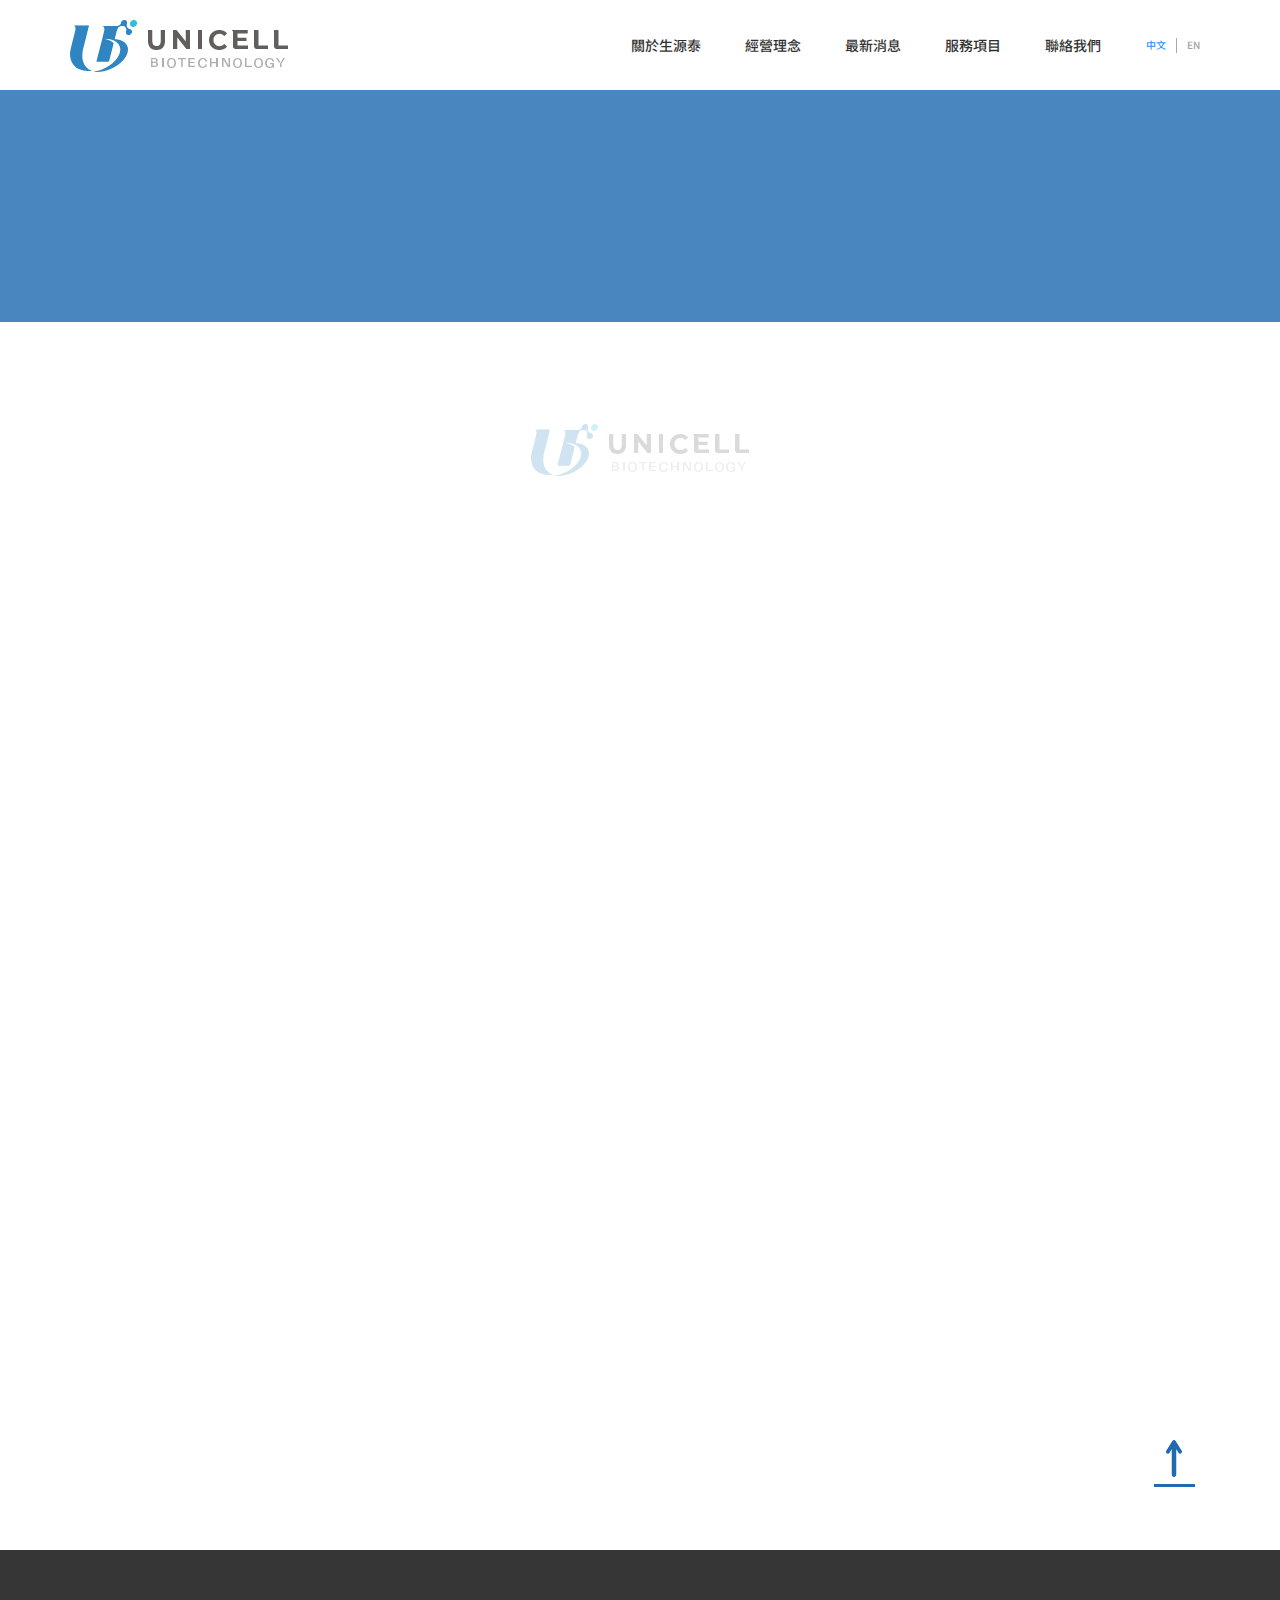
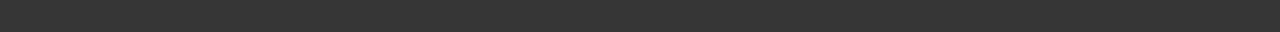
==== commit 944f3b9b: "Add files via upload" ====
--- a/news.html
+++ b/news.html
@@ -12,7 +12,12 @@
     <script src="./js/wow.min.js"></script>
 </head>
 
-<body>
+<body class="active">
+    <div id="loading">
+        <img src="./image/logo.png" alt="生源泰生物科技股份有限公司">
+    </div>
+    <div id="loading_back">
+    </div>
     <header id="header">
         <div class="wrapper">
             <a id="logo" href="./index.html">
@@ -56,216 +61,220 @@
     </header>
     <main id="news">
         <div id="banner">
-            <div class="content">
+            <div class="content fadeInLeft delay_1s">
                 <h2>最新消息</h2>
             </div>
         </div>
         <div id="information">
-            <div class="wrapper">
+            <div class="wrapper fadeInUp wow">
                 <h3>
                     <span class="number">01 / </span>
                     資訊分享
                 </h3>
                 <div class="list">
-                    <div class="item">
-                        <div class="head">
-                            <div class="date">
-                                2020/04/01
-                            </div>
-                            <div class="title">
-                                分享假字分享假字
-                            </div>
-                            <div class="button">
-                                <span class="icon"></span>
-                                <span class="icon2"></span>
-                            </div>
-                        </div>
-                        <div class="content">
-                            <div class="row">
-                                <div class="video">
-                                    <div class="video-container">
-                                        <iframe src="https://www.youtube.com/embed/_x5p04P4llo" frameborder="0"
-                                            allow="accelerometer; autoplay; encrypted-media; gyroscope; picture-in-picture"
-                                            allowfullscreen></iframe>
-                                    </div>
-                                </div>
-                                <div class="text">
-                                    <p>假字假字假字假字假字假字假字假字假字假字假字假字假字假字假字假字假字假字假字假字假字假字假字假字假字假字假字假字假字假字假字假字假字假字假字假字假字假字假字假字假字假字假字假字假字假字假字假字假字假字假字假字假字假字假字假字假字假字假字假字假字假字假字假字假字假字假字假字假字假字
-                                    </p>
-                                </div>
-                            </div>
-                        </div>
-                    </div>
-                    <div class="item">
-                        <div class="head">
-                            <div class="date">
-                                2020/04/01
-                            </div>
-                            <div class="title">
-                                分享假字分享假字
-                            </div>
-                            <div class="button">
-                                <span class="icon"></span>
-                                <span class="icon2"></span>
-                            </div>
-                        </div>
-                        <div class="content">
-                            <div class="row">
-                                <div class="video">
-                                    <div class="video-container">
-                                        <iframe src="https://www.youtube.com/embed/_x5p04P4llo" frameborder="0"
-                                            allow="accelerometer; autoplay; encrypted-media; gyroscope; picture-in-picture"
-                                            allowfullscreen></iframe>
-                                    </div>
-                                </div>
-                                <div class="text">
-                                    <p>假字假字假字假字假字假字假字假字假字假字假字假字假字假字假字假字假字假字假字假字假字假字假字假字假字假字假字假字假字假字假字假字假字假字假字假字假字假字假字假字假字假字假字假字假字假字假字假字假字假字假字假字假字假字假字假字假字假字假字假字假字假字假字假字假字假字假字假字假字假字
-                                    </p>
-                                </div>
-                            </div>
-                        </div>
-                    </div>
-                    <div class="item">
-                        <div class="head">
-                            <div class="date">
-                                2020/04/01
-                            </div>
-                            <div class="title">
-                                分享假字分享假字
-                            </div>
-                            <div class="button">
-                                <span class="icon"></span>
-                                <span class="icon2"></span>
-                            </div>
-                        </div>
-                        <div class="content">
-                            <div class="row">
-                                <div class="video">
-                                    <div class="video-container">
-                                        <iframe src="https://www.youtube.com/embed/_x5p04P4llo" frameborder="0"
-                                            allow="accelerometer; autoplay; encrypted-media; gyroscope; picture-in-picture"
-                                            allowfullscreen></iframe>
-                                    </div>
-                                </div>
-                                <div class="text">
-                                    <p>假字假字假字假字假字假字假字假字假字假字假字假字假字假字假字假字假字假字假字假字假字假字假字假字假字假字假字假字假字假字假字假字假字假字假字假字假字假字假字假字假字假字假字假字假字假字假字假字假字假字假字假字假字假字假字假字假字假字假字假字假字假字假字假字假字假字假字假字假字假字
-                                    </p>
-                                </div>
-                            </div>
-                        </div>
-                    </div>
-                    <div class="item">
-                        <div class="head">
-                            <div class="date">
-                                2020/04/01
-                            </div>
-                            <div class="title">
-                                分享假字分享假字
-                            </div>
-                            <div class="button">
-                                <span class="icon"></span>
-                                <span class="icon2"></span>
-                            </div>
-                        </div>
-                        <div class="content">
-                            <div class="row">
-                                <div class="video">
-                                    <div class="video-container">
-                                        <iframe src="https://www.youtube.com/embed/_x5p04P4llo" frameborder="0"
-                                            allow="accelerometer; autoplay; encrypted-media; gyroscope; picture-in-picture"
-                                            allowfullscreen></iframe>
-                                    </div>
-                                </div>
-                                <div class="text">
-                                    <p>假字假字假字假字假字假字假字假字假字假字假字假字假字假字假字假字假字假字假字假字假字假字假字假字假字假字假字假字假字假字假字假字假字假字假字假字假字假字假字假字假字假字假字假字假字假字假字假字假字假字假字假字假字假字假字假字假字假字假字假字假字假字假字假字假字假字假字假字假字假字
-                                    </p>
-                                </div>
-                            </div>
-                        </div>
-                    </div>
-                    <div class="item">
-                        <div class="head">
-                            <div class="date">
-                                2020/04/01
-                            </div>
-                            <div class="title">
-                                分享假字分享假字
-                            </div>
-                            <div class="button">
-                                <span class="icon"></span>
-                                <span class="icon2"></span>
-                            </div>
-                        </div>
-                        <div class="content">
-                            <div class="row">
-                                <div class="video">
-                                    <div class="video-container">
-                                        <iframe src="https://www.youtube.com/embed/_x5p04P4llo" frameborder="0"
-                                            allow="accelerometer; autoplay; encrypted-media; gyroscope; picture-in-picture"
-                                            allowfullscreen></iframe>
-                                    </div>
-                                </div>
-                                <div class="text">
-                                    <p>假字假字假字假字假字假字假字假字假字假字假字假字假字假字假字假字假字假字假字假字假字假字假字假字假字假字假字假字假字假字假字假字假字假字假字假字假字假字假字假字假字假字假字假字假字假字假字假字假字假字假字假字假字假字假字假字假字假字假字假字假字假字假字假字假字假字假字假字假字假字
-                                    </p>
-                                </div>
-                            </div>
-                        </div>
-                    </div>
-                    <div class="item">
-                        <div class="head">
-                            <div class="date">
-                                2020/04/01
-                            </div>
-                            <div class="title">
-                                分享假字分享假字
-                            </div>
-                            <div class="button">
-                                <span class="icon"></span>
-                                <span class="icon2"></span>
-                            </div>
-                        </div>
-                        <div class="content">
-                            <div class="row">
-                                <div class="video">
-                                    <div class="video-container">
-                                        <iframe src="https://www.youtube.com/embed/_x5p04P4llo" frameborder="0"
-                                            allow="accelerometer; autoplay; encrypted-media; gyroscope; picture-in-picture"
-                                            allowfullscreen></iframe>
-                                    </div>
-                                </div>
-                                <div class="text">
-                                    <p>假字假字假字假字假字假字假字假字假字假字假字假字假字假字假字假字假字假字假字假字假字假字假字假字假字假字假字假字假字假字假字假字假字假字假字假字假字假字假字假字假字假字假字假字假字假字假字假字假字假字假字假字假字假字假字假字假字假字假字假字假字假字假字假字假字假字假字假字假字假字
-                                    </p>
-                                </div>
-                            </div>
-                        </div>
-                    </div>
-                    <div class="item">
-                        <div class="head">
-                            <div class="date">
-                                2020/04/01
-                            </div>
-                            <div class="title">
-                                分享假字分享假字
-                            </div>
-                            <div class="button">
-                                <span class="icon"></span>
-                                <span class="icon2"></span>
-                            </div>
-                        </div>
-                        <div class="content">
-                            <div class="row">
-                                <div class="video">
-                                    <div class="video-container">
-                                        <iframe src="https://www.youtube.com/embed/_x5p04P4llo" frameborder="0"
-                                            allow="accelerometer; autoplay; encrypted-media; gyroscope; picture-in-picture"
-                                            allowfullscreen></iframe>
-                                    </div>
-                                </div>
-                                <div class="text">
-                                    <p>假字假字假字假字假字假字假字假字假字假字假字假字假字假字假字假字假字假字假字假字假字假字假字假字假字假字假字假字假字假字假字假字假字假字假字假字假字假字假字假字假字假字假字假字假字假字假字假字假字假字假字假字假字假字假字假字假字假字假字假字假字假字假字假字假字假字假字假字假字假字
-                                    </p>
+                    <div class="show">
+                        <div class="item">
+                            <div class="head">
+                                <div class="date">
+                                    2020/04/01
+                                </div>
+                                <div class="title">
+                                    分享假字分享假字
+                                </div>
+                                <div class="button">
+                                    <span class="icon"></span>
+                                    <span class="icon2"></span>
+                                </div>
+                            </div>
+                            <div class="content">
+                                <div class="row">
+                                    <div class="video">
+                                        <div class="video-container">
+                                            <iframe src="https://www.youtube.com/embed/_x5p04P4llo" frameborder="0"
+                                                allow="accelerometer; autoplay; encrypted-media; gyroscope; picture-in-picture"
+                                                allowfullscreen></iframe>
+                                        </div>
+                                    </div>
+                                    <div class="text">
+                                        <p>假字假字假字假字假字假字假字假字假字假字假字假字假字假字假字假字假字假字假字假字假字假字假字假字假字假字假字假字假字假字假字假字假字假字假字假字假字假字假字假字假字假字假字假字假字假字假字假字假字假字假字假字假字假字假字假字假字假字假字假字假字假字假字假字假字假字假字假字假字假字
+                                        </p>
+                                    </div>
+                                </div>
+                            </div>
+                        </div>
+                        <div class="item">
+                            <div class="head">
+                                <div class="date">
+                                    2020/04/01
+                                </div>
+                                <div class="title">
+                                    分享假字分享假字
+                                </div>
+                                <div class="button">
+                                    <span class="icon"></span>
+                                    <span class="icon2"></span>
+                                </div>
+                            </div>
+                            <div class="content">
+                                <div class="row">
+                                    <div class="video">
+                                        <div class="video-container">
+                                            <iframe src="https://www.youtube.com/embed/_x5p04P4llo" frameborder="0"
+                                                allow="accelerometer; autoplay; encrypted-media; gyroscope; picture-in-picture"
+                                                allowfullscreen></iframe>
+                                        </div>
+                                    </div>
+                                    <div class="text">
+                                        <p>假字假字假字假字假字假字假字假字假字假字假字假字假字假字假字假字假字假字假字假字假字假字假字假字假字假字假字假字假字假字假字假字假字假字假字假字假字假字假字假字假字假字假字假字假字假字假字假字假字假字假字假字假字假字假字假字假字假字假字假字假字假字假字假字假字假字假字假字假字假字
+                                        </p>
+                                    </div>
+                                </div>
+                            </div>
+                        </div>
+                        <div class="item">
+                            <div class="head">
+                                <div class="date">
+                                    2020/04/01
+                                </div>
+                                <div class="title">
+                                    分享假字分享假字
+                                </div>
+                                <div class="button">
+                                    <span class="icon"></span>
+                                    <span class="icon2"></span>
+                                </div>
+                            </div>
+                            <div class="content">
+                                <div class="row">
+                                    <div class="video">
+                                        <div class="video-container">
+                                            <iframe src="https://www.youtube.com/embed/_x5p04P4llo" frameborder="0"
+                                                allow="accelerometer; autoplay; encrypted-media; gyroscope; picture-in-picture"
+                                                allowfullscreen></iframe>
+                                        </div>
+                                    </div>
+                                    <div class="text">
+                                        <p>假字假字假字假字假字假字假字假字假字假字假字假字假字假字假字假字假字假字假字假字假字假字假字假字假字假字假字假字假字假字假字假字假字假字假字假字假字假字假字假字假字假字假字假字假字假字假字假字假字假字假字假字假字假字假字假字假字假字假字假字假字假字假字假字假字假字假字假字假字假字
+                                        </p>
+                                    </div>
+                                </div>
+                            </div>
+                        </div>
+                    </div>
+                    <div class="hide">
+                        <div class="item">
+                            <div class="head">
+                                <div class="date">
+                                    2020/04/01
+                                </div>
+                                <div class="title">
+                                    分享假字分享假字
+                                </div>
+                                <div class="button">
+                                    <span class="icon"></span>
+                                    <span class="icon2"></span>
+                                </div>
+                            </div>
+                            <div class="content">
+                                <div class="row">
+                                    <div class="video">
+                                        <div class="video-container">
+                                            <iframe src="https://www.youtube.com/embed/_x5p04P4llo" frameborder="0"
+                                                allow="accelerometer; autoplay; encrypted-media; gyroscope; picture-in-picture"
+                                                allowfullscreen></iframe>
+                                        </div>
+                                    </div>
+                                    <div class="text">
+                                        <p>假字假字假字假字假字假字假字假字假字假字假字假字假字假字假字假字假字假字假字假字假字假字假字假字假字假字假字假字假字假字假字假字假字假字假字假字假字假字假字假字假字假字假字假字假字假字假字假字假字假字假字假字假字假字假字假字假字假字假字假字假字假字假字假字假字假字假字假字假字假字
+                                        </p>
+                                    </div>
+                                </div>
+                            </div>
+                        </div>
+                        <div class="item">
+                            <div class="head">
+                                <div class="date">
+                                    2020/04/01
+                                </div>
+                                <div class="title">
+                                    分享假字分享假字
+                                </div>
+                                <div class="button">
+                                    <span class="icon"></span>
+                                    <span class="icon2"></span>
+                                </div>
+                            </div>
+                            <div class="content">
+                                <div class="row">
+                                    <div class="video">
+                                        <div class="video-container">
+                                            <iframe src="https://www.youtube.com/embed/_x5p04P4llo" frameborder="0"
+                                                allow="accelerometer; autoplay; encrypted-media; gyroscope; picture-in-picture"
+                                                allowfullscreen></iframe>
+                                        </div>
+                                    </div>
+                                    <div class="text">
+                                        <p>假字假字假字假字假字假字假字假字假字假字假字假字假字假字假字假字假字假字假字假字假字假字假字假字假字假字假字假字假字假字假字假字假字假字假字假字假字假字假字假字假字假字假字假字假字假字假字假字假字假字假字假字假字假字假字假字假字假字假字假字假字假字假字假字假字假字假字假字假字假字
+                                        </p>
+                                    </div>
+                                </div>
+                            </div>
+                        </div>
+                        <div class="item">
+                            <div class="head">
+                                <div class="date">
+                                    2020/04/01
+                                </div>
+                                <div class="title">
+                                    分享假字分享假字
+                                </div>
+                                <div class="button">
+                                    <span class="icon"></span>
+                                    <span class="icon2"></span>
+                                </div>
+                            </div>
+                            <div class="content">
+                                <div class="row">
+                                    <div class="video">
+                                        <div class="video-container">
+                                            <iframe src="https://www.youtube.com/embed/_x5p04P4llo" frameborder="0"
+                                                allow="accelerometer; autoplay; encrypted-media; gyroscope; picture-in-picture"
+                                                allowfullscreen></iframe>
+                                        </div>
+                                    </div>
+                                    <div class="text">
+                                        <p>假字假字假字假字假字假字假字假字假字假字假字假字假字假字假字假字假字假字假字假字假字假字假字假字假字假字假字假字假字假字假字假字假字假字假字假字假字假字假字假字假字假字假字假字假字假字假字假字假字假字假字假字假字假字假字假字假字假字假字假字假字假字假字假字假字假字假字假字假字假字
+                                        </p>
+                                    </div>
+                                </div>
+                            </div>
+                        </div>
+                        <div class="item">
+                            <div class="head">
+                                <div class="date">
+                                    2020/04/01
+                                </div>
+                                <div class="title">
+                                    分享假字分享假字
+                                </div>
+                                <div class="button">
+                                    <span class="icon"></span>
+                                    <span class="icon2"></span>
+                                </div>
+                            </div>
+                            <div class="content">
+                                <div class="row">
+                                    <div class="video">
+                                        <div class="video-container">
+                                            <iframe src="https://www.youtube.com/embed/_x5p04P4llo" frameborder="0"
+                                                allow="accelerometer; autoplay; encrypted-media; gyroscope; picture-in-picture"
+                                                allowfullscreen></iframe>
+                                        </div>
+                                    </div>
+                                    <div class="text">
+                                        <p>假字假字假字假字假字假字假字假字假字假字假字假字假字假字假字假字假字假字假字假字假字假字假字假字假字假字假字假字假字假字假字假字假字假字假字假字假字假字假字假字假字假字假字假字假字假字假字假字假字假字假字假字假字假字假字假字假字假字假字假字假字假字假字假字假字假字假字假字假字假字
+                                        </p>
+                                    </div>
                                 </div>
                             </div>
                         </div>
@@ -278,187 +287,192 @@
             </div>
         </div>
         <div id="media">
-            <div class="wrapper">
+            <div class="wrapper fadeInUp wow">
                 <h3>
                     <span class="number">02 / </span>
                     媒體報導
                 </h3>
                 <div class="list">
-                    <div class="item">
-                        <div class="head">
-                            <div class="date">
-                                2020/04/01
-                            </div>
-                            <div class="title">
-                                分享假字分享假字
-                            </div>
-                            <div class="button">
-                                <span class="icon"></span>
-                                <span class="icon2"></span>
-                            </div>
-                        </div>
-                        <div class="content">
-                            <div class="row">
-                                <div class="video">
-                                    <img src="./image/m1.png" alt="生源泰生物科技股份有限公司">
-                                </div>
-                                <div class="text">
-                                    <p>假字假字假字假字假字假字假字假字假字假字假字假字假字假字假字假字假字假字假字假字假字假字假字假字假字假字假字假字假字假字假字假字假字假字假字假字假字假字假字假字假字假字假字假字假字假字假字假字假字假字假字假字假字假字假字假字假字假字假字假字假字假字假字假字假字假字假字假字假字假字
-                                    </p>
-                                </div>
-                            </div>
-                        </div>
-                    </div>
-                    <div class="item">
-                        <div class="head">
-                            <div class="date">
-                                2020/04/01
-                            </div>
-                            <div class="title">
-                                分享假字分享假字
-                            </div>
-                            <div class="button">
-                                <span class="icon"></span>
-                                <span class="icon2"></span>
-                            </div>
-                        </div>
-                        <div class="content">
-                            <div class="row">
-                                <div class="video">
-                                    <img src="./image/m1.png" alt="生源泰生物科技股份有限公司">
-                                </div>
-                                <div class="text">
-                                    <p>假字假字假字假字假字假字假字假字假字假字假字假字假字假字假字假字假字假字假字假字假字假字假字假字假字假字假字假字假字假字假字假字假字假字假字假字假字假字假字假字假字假字假字假字假字假字假字假字假字假字假字假字假字假字假字假字假字假字假字假字假字假字假字假字假字假字假字假字假字假字
-                                    </p>
-                                </div>
-                            </div>
-                        </div>
-                    </div>
-                    <div class="item">
-                        <div class="head">
-                            <div class="date">
-                                2020/04/01
-                            </div>
-                            <div class="title">
-                                分享假字分享假字
-                            </div>
-                            <div class="button">
-                                <span class="icon"></span>
-                                <span class="icon2"></span>
-                            </div>
-                        </div>
-                        <div class="content">
-                            <div class="row">
-                                <div class="video">
-                                    <img src="./image/m1.png" alt="生源泰生物科技股份有限公司">
-                                </div>
-                                <div class="text">
-                                    <p>假字假字假字假字假字假字假字假字假字假字假字假字假字假字假字假字假字假字假字假字假字假字假字假字假字假字假字假字假字假字假字假字假字假字假字假字假字假字假字假字假字假字假字假字假字假字假字假字假字假字假字假字假字假字假字假字假字假字假字假字假字假字假字假字假字假字假字假字假字假字
-                                    </p>
-                                </div>
-                            </div>
-                        </div>
-                    </div>
-                    <div class="item">
-                        <div class="head">
-                            <div class="date">
-                                2020/04/01
-                            </div>
-                            <div class="title">
-                                分享假字分享假字
-                            </div>
-                            <div class="button">
-                                <span class="icon"></span>
-                                <span class="icon2"></span>
-                            </div>
-                        </div>
-                        <div class="content">
-                            <div class="row">
-                                <div class="video">
-                                    <img src="./image/m1.png" alt="生源泰生物科技股份有限公司">
-                                </div>
-                                <div class="text">
-                                    <p>假字假字假字假字假字假字假字假字假字假字假字假字假字假字假字假字假字假字假字假字假字假字假字假字假字假字假字假字假字假字假字假字假字假字假字假字假字假字假字假字假字假字假字假字假字假字假字假字假字假字假字假字假字假字假字假字假字假字假字假字假字假字假字假字假字假字假字假字假字假字
-                                    </p>
-                                </div>
-                            </div>
-                        </div>
-                    </div>
-                    <div class="item">
-                        <div class="head">
-                            <div class="date">
-                                2020/04/01
-                            </div>
-                            <div class="title">
-                                分享假字分享假字
-                            </div>
-                            <div class="button">
-                                <span class="icon"></span>
-                                <span class="icon2"></span>
-                            </div>
-                        </div>
-                        <div class="content">
-                            <div class="row">
-                                <div class="video">
-                                    <img src="./image/m1.png" alt="生源泰生物科技股份有限公司">
-                                </div>
-                                <div class="text">
-                                    <p>假字假字假字假字假字假字假字假字假字假字假字假字假字假字假字假字假字假字假字假字假字假字假字假字假字假字假字假字假字假字假字假字假字假字假字假字假字假字假字假字假字假字假字假字假字假字假字假字假字假字假字假字假字假字假字假字假字假字假字假字假字假字假字假字假字假字假字假字假字假字
-                                    </p>
-                                </div>
-                            </div>
-                        </div>
-                    </div>
-                    <div class="item">
-                        <div class="head">
-                            <div class="date">
-                                2020/04/01
-                            </div>
-                            <div class="title">
-                                分享假字分享假字
-                            </div>
-                            <div class="button">
-                                <span class="icon"></span>
-                                <span class="icon2"></span>
-                            </div>
-                        </div>
-                        <div class="content">
-                            <div class="row">
-                                <div class="video">
-                                    <img src="./image/m1.png" alt="生源泰生物科技股份有限公司">
-                                </div>
-                                <div class="text">
-                                    <p>假字假字假字假字假字假字假字假字假字假字假字假字假字假字假字假字假字假字假字假字假字假字假字假字假字假字假字假字假字假字假字假字假字假字假字假字假字假字假字假字假字假字假字假字假字假字假字假字假字假字假字假字假字假字假字假字假字假字假字假字假字假字假字假字假字假字假字假字假字假字
-                                    </p>
-                                </div>
-                            </div>
-                        </div>
-                    </div>
-                    <div class="item">
-                        <div class="head">
-                            <div class="date">
-                                2020/04/01
-                            </div>
-                            <div class="title">
-                                分享假字分享假字
-                            </div>
-                            <div class="button">
-                                <span class="icon"></span>
-                                <span class="icon2"></span>
-                            </div>
-                        </div>
-                        <div class="content">
-                            <div class="row">
-                                <div class="video">
-                                    <img src="./image/m1.png" alt="生源泰生物科技股份有限公司">
-                                </div>
-                                <div class="text">
-                                    <p>假字假字假字假字假字假字假字假字假字假字假字假字假字假字假字假字假字假字假字假字假字假字假字假字假字假字假字假字假字假字假字假字假字假字假字假字假字假字假字假字假字假字假字假字假字假字假字假字假字假字假字假字假字假字假字假字假字假字假字假字假字假字假字假字假字假字假字假字假字假字
-                                    </p>
-                                </div>
-                            </div>
-                        </div>
-                    </div>
+                    <div class="show">
+                        <div class="item">
+                            <div class="head">
+                                <div class="date">
+                                    2020/04/01
+                                </div>
+                                <div class="title">
+                                    分享假字分享假字
+                                </div>
+                                <div class="button">
+                                    <span class="icon"></span>
+                                    <span class="icon2"></span>
+                                </div>
+                            </div>
+                            <div class="content">
+                                <div class="row">
+                                    <div class="video">
+                                        <img src="./image/m1.png" alt="生源泰生物科技股份有限公司">
+                                    </div>
+                                    <div class="text">
+                                        <p>假字假字假字假字假字假字假字假字假字假字假字假字假字假字假字假字假字假字假字假字假字假字假字假字假字假字假字假字假字假字假字假字假字假字假字假字假字假字假字假字假字假字假字假字假字假字假字假字假字假字假字假字假字假字假字假字假字假字假字假字假字假字假字假字假字假字假字假字假字假字
+                                        </p>
+                                    </div>
+                                </div>
+                            </div>
+                        </div>
+                        <div class="item">
+                            <div class="head">
+                                <div class="date">
+                                    2020/04/01
+                                </div>
+                                <div class="title">
+                                    分享假字分享假字
+                                </div>
+                                <div class="button">
+                                    <span class="icon"></span>
+                                    <span class="icon2"></span>
+                                </div>
+                            </div>
+                            <div class="content">
+                                <div class="row">
+                                    <div class="video">
+                                        <img src="./image/m1.png" alt="生源泰生物科技股份有限公司">
+                                    </div>
+                                    <div class="text">
+                                        <p>假字假字假字假字假字假字假字假字假字假字假字假字假字假字假字假字假字假字假字假字假字假字假字假字假字假字假字假字假字假字假字假字假字假字假字假字假字假字假字假字假字假字假字假字假字假字假字假字假字假字假字假字假字假字假字假字假字假字假字假字假字假字假字假字假字假字假字假字假字假字
+                                        </p>
+                                    </div>
+                                </div>
+                            </div>
+                        </div>
+                        <div class="item">
+                            <div class="head">
+                                <div class="date">
+                                    2020/04/01
+                                </div>
+                                <div class="title">
+                                    分享假字分享假字
+                                </div>
+                                <div class="button">
+                                    <span class="icon"></span>
+                                    <span class="icon2"></span>
+                                </div>
+                            </div>
+                            <div class="content">
+                                <div class="row">
+                                    <div class="video">
+                                        <img src="./image/m1.png" alt="生源泰生物科技股份有限公司">
+                                    </div>
+                                    <div class="text">
+                                        <p>假字假字假字假字假字假字假字假字假字假字假字假字假字假字假字假字假字假字假字假字假字假字假字假字假字假字假字假字假字假字假字假字假字假字假字假字假字假字假字假字假字假字假字假字假字假字假字假字假字假字假字假字假字假字假字假字假字假字假字假字假字假字假字假字假字假字假字假字假字假字
+                                        </p>
+                                    </div>
+                                </div>
+                            </div>
+                        </div>
+                    </div>
+                    <div class="hide">
+                        <div class="item">
+                            <div class="head">
+                                <div class="date">
+                                    2020/04/01
+                                </div>
+                                <div class="title">
+                                    分享假字分享假字
+                                </div>
+                                <div class="button">
+                                    <span class="icon"></span>
+                                    <span class="icon2"></span>
+                                </div>
+                            </div>
+                            <div class="content">
+                                <div class="row">
+                                    <div class="video">
+                                        <img src="./image/m1.png" alt="生源泰生物科技股份有限公司">
+                                    </div>
+                                    <div class="text">
+                                        <p>假字假字假字假字假字假字假字假字假字假字假字假字假字假字假字假字假字假字假字假字假字假字假字假字假字假字假字假字假字假字假字假字假字假字假字假字假字假字假字假字假字假字假字假字假字假字假字假字假字假字假字假字假字假字假字假字假字假字假字假字假字假字假字假字假字假字假字假字假字假字
+                                        </p>
+                                    </div>
+                                </div>
+                            </div>
+                        </div>
+                        <div class="item">
+                            <div class="head">
+                                <div class="date">
+                                    2020/04/01
+                                </div>
+                                <div class="title">
+                                    分享假字分享假字
+                                </div>
+                                <div class="button">
+                                    <span class="icon"></span>
+                                    <span class="icon2"></span>
+                                </div>
+                            </div>
+                            <div class="content">
+                                <div class="row">
+                                    <div class="video">
+                                        <img src="./image/m1.png" alt="生源泰生物科技股份有限公司">
+                                    </div>
+                                    <div class="text">
+                                        <p>假字假字假字假字假字假字假字假字假字假字假字假字假字假字假字假字假字假字假字假字假字假字假字假字假字假字假字假字假字假字假字假字假字假字假字假字假字假字假字假字假字假字假字假字假字假字假字假字假字假字假字假字假字假字假字假字假字假字假字假字假字假字假字假字假字假字假字假字假字假字
+                                        </p>
+                                    </div>
+                                </div>
+                            </div>
+                        </div>
+                        <div class="item">
+                            <div class="head">
+                                <div class="date">
+                                    2020/04/01
+                                </div>
+                                <div class="title">
+                                    分享假字分享假字
+                                </div>
+                                <div class="button">
+                                    <span class="icon"></span>
+                                    <span class="icon2"></span>
+                                </div>
+                            </div>
+                            <div class="content">
+                                <div class="row">
+                                    <div class="video">
+                                        <img src="./image/m1.png" alt="生源泰生物科技股份有限公司">
+                                    </div>
+                                    <div class="text">
+                                        <p>假字假字假字假字假字假字假字假字假字假字假字假字假字假字假字假字假字假字假字假字假字假字假字假字假字假字假字假字假字假字假字假字假字假字假字假字假字假字假字假字假字假字假字假字假字假字假字假字假字假字假字假字假字假字假字假字假字假字假字假字假字假字假字假字假字假字假字假字假字假字
+                                        </p>
+                                    </div>
+                                </div>
+                            </div>
+                        </div>
+                        <div class="item">
+                            <div class="head">
+                                <div class="date">
+                                    2020/04/01
+                                </div>
+                                <div class="title">
+                                    分享假字分享假字
+                                </div>
+                                <div class="button">
+                                    <span class="icon"></span>
+                                    <span class="icon2"></span>
+                                </div>
+                            </div>
+                            <div class="content">
+                                <div class="row">
+                                    <div class="video">
+                                        <img src="./image/m1.png" alt="生源泰生物科技股份有限公司">
+                                    </div>
+                                    <div class="text">
+                                        <p>假字假字假字假字假字假字假字假字假字假字假字假字假字假字假字假字假字假字假字假字假字假字假字假字假字假字假字假字假字假字假字假字假字假字假字假字假字假字假字假字假字假字假字假字假字假字假字假字假字假字假字假字假字假字假字假字假字假字假字假字假字假字假字假字假字假字假字假字假字假字
+                                        </p>
+                                    </div>
+                                </div>
+                            </div>
+                        </div>
+                    </div>
+
                 </div>
                 <div class="text-right">
                     <div class="open">
@@ -472,7 +486,7 @@
             <img src="./image/goTop.png" alt="生源泰生物科技股份有限公司">
         </div>
         <div id="rights">
-            <span class="zoom">Unicell Biotechnology Co., Ltd. © 2020 . All Rights Reserved</span>
+            <span class="zoom wow" data-wow-offset="20">Unicell Biotechnology Co., Ltd. © 2020 . All Rights Reserved</span>
         </div>
     </footer>
     <script src="./js/ui.js"></script>
--- a/css/style.css
+++ b/css/style.css
@@ -1,6 +1,31 @@
 @charset "UTF-8";
 @import url("./reset.css");
 @import url("https://use.fontawesome.com/releases/v5.7.2/css/all.css");
+#loading {
+  position: fixed;
+  top: 0;
+  bottom: 0;
+  left: 0;
+  right: 0;
+  margin: auto;
+  background-color: #fff;
+  z-index: 999;
+}
+
+#loading img {
+  position: absolute;
+  top: 0;
+  bottom: 0;
+  left: 0;
+  right: 0;
+  margin: auto;
+  background-color: #fff;
+}
+
+#loading_back {
+  height: 100vh;
+}
+
 .wrapper {
   margin-left: auto;
   margin-right: auto;
@@ -146,9 +171,9 @@
   position: absolute;
   left: 51%;
   right: 51%;
-  bottom: 0;
+  bottom: 20px;
   background: #2098D1;
-  height: 4px;
+  height: 1px;
   -webkit-transition-property: left, right;
   transition-property: left, right;
   -webkit-transition-duration: 0.3s;
@@ -285,9 +310,15 @@
 main#home #banner #scroll .icon {
   width: 1px;
   height: 34px;
-  background-color: #000;
   display: block;
   margin: 10px auto auto auto;
+}
+
+main#home #banner #scroll .icon .line-animation {
+  width: 1px;
+  height: 34px;
+  display: block;
+  background-color: #000;
 }
 
 main#home #mission {
@@ -373,7 +404,7 @@
 }
 
 main#home #about .background img {
-  width: 100%;
+  width: 125%;
   -o-object-fit: cover;
      object-fit: cover;
 }
@@ -685,21 +716,14 @@
   font-style: oblique;
 }
 
-main#news #information .list.active .item,
-main#news #media .list.active .item {
+main#news #information .list .show,
+main#news #media .list .show {
   display: block;
 }
 
-main#news #information .list .item,
-main#news #media .list .item {
+main#news #information .list .hide,
+main#news #media .list .hide {
   display: none;
-}
-
-main#news #information .list .item:nth-child(1), main#news #information .list .item:nth-child(2), main#news #information .list .item:nth-child(3),
-main#news #media .list .item:nth-child(1),
-main#news #media .list .item:nth-child(2),
-main#news #media .list .item:nth-child(3) {
-  display: block;
 }
 
 main#news #information .list .item .head,
@@ -761,8 +785,8 @@
 
 main#news #information .list .item .content,
 main#news #media .list .item .content {
-  display: none;
-  padding: 40px 0;
+  height: 0;
+  overflow: hidden;
 }
 
 main#news #information .list .item .content .row,
@@ -796,7 +820,8 @@
 
 main#news #information .list .item.active .content,
 main#news #media .list .item.active .content {
-  display: block;
+  height: auto;
+  padding: 40px 0;
 }
 
 main#news #information .open,
@@ -1337,7 +1362,7 @@
   }
   main#news #information .list .item .content,
   main#news #media .list .item .content {
-    padding: 40px 0;
+    padding: 0;
   }
   main#news #information .list .item .content .row,
   main#news #media .list .item .content .row {
@@ -1358,6 +1383,10 @@
     padding: 0 15px;
     font-size: 12px;
     line-height: 22px;
+  }
+  main#news #information .list .item .active .content,
+  main#news #media .list .item .active .content {
+    padding: 40px 0;
   }
   main#news #information .open,
   main#news #media .open {
@@ -1493,7 +1522,7 @@
   }
   header {
     height: 64px;
-    overflow: hidden;
+    overflow: visible;
   }
   header .wrapper {
     display: block;
@@ -1777,6 +1806,8 @@
     line-height: 30px;
     font-size: 12px;
     margin-top: 20px;
+    margin-left: auto;
+    margin-right: auto;
   }
   main#home #mission .wrapper .content .item::before {
     width: 130px;
@@ -1982,7 +2013,7 @@
   }
   main#news #information .list .item .content,
   main#news #media .list .item .content {
-    padding: 20px 0;
+    padding: 0;
   }
   main#news #information .list .item .content .row,
   main#news #media .list .item .content .row {
@@ -2003,6 +2034,10 @@
     padding: 25px 0 0 0;
     font-size: 12px;
     line-height: 22px;
+  }
+  main#news #information .list .item .active .content,
+  main#news #media .list .item .active .content {
+    padding: 20px 0;
   }
   main#news #information .open,
   main#news #media .open {
@@ -2144,4 +2179,21 @@
     letter-spacing: 1px;
   }
 }
+
+@media (max-width: 321px) {
+  header .wrapper nav ul li a,
+  header .wrapper nav ul li span {
+    line-height: 50px;
+  }
+  header .wrapper nav ul li.submenu::after {
+    top: 24px;
+  }
+  header .wrapper nav ul li.submenu::before {
+    top: 18px;
+  }
+  header .wrapper nav ul li.submenu ol li span,
+  header .wrapper nav ul li.submenu ol li a {
+    line-height: 50px;
+  }
+}
 /*# sourceMappingURL=style.css.map */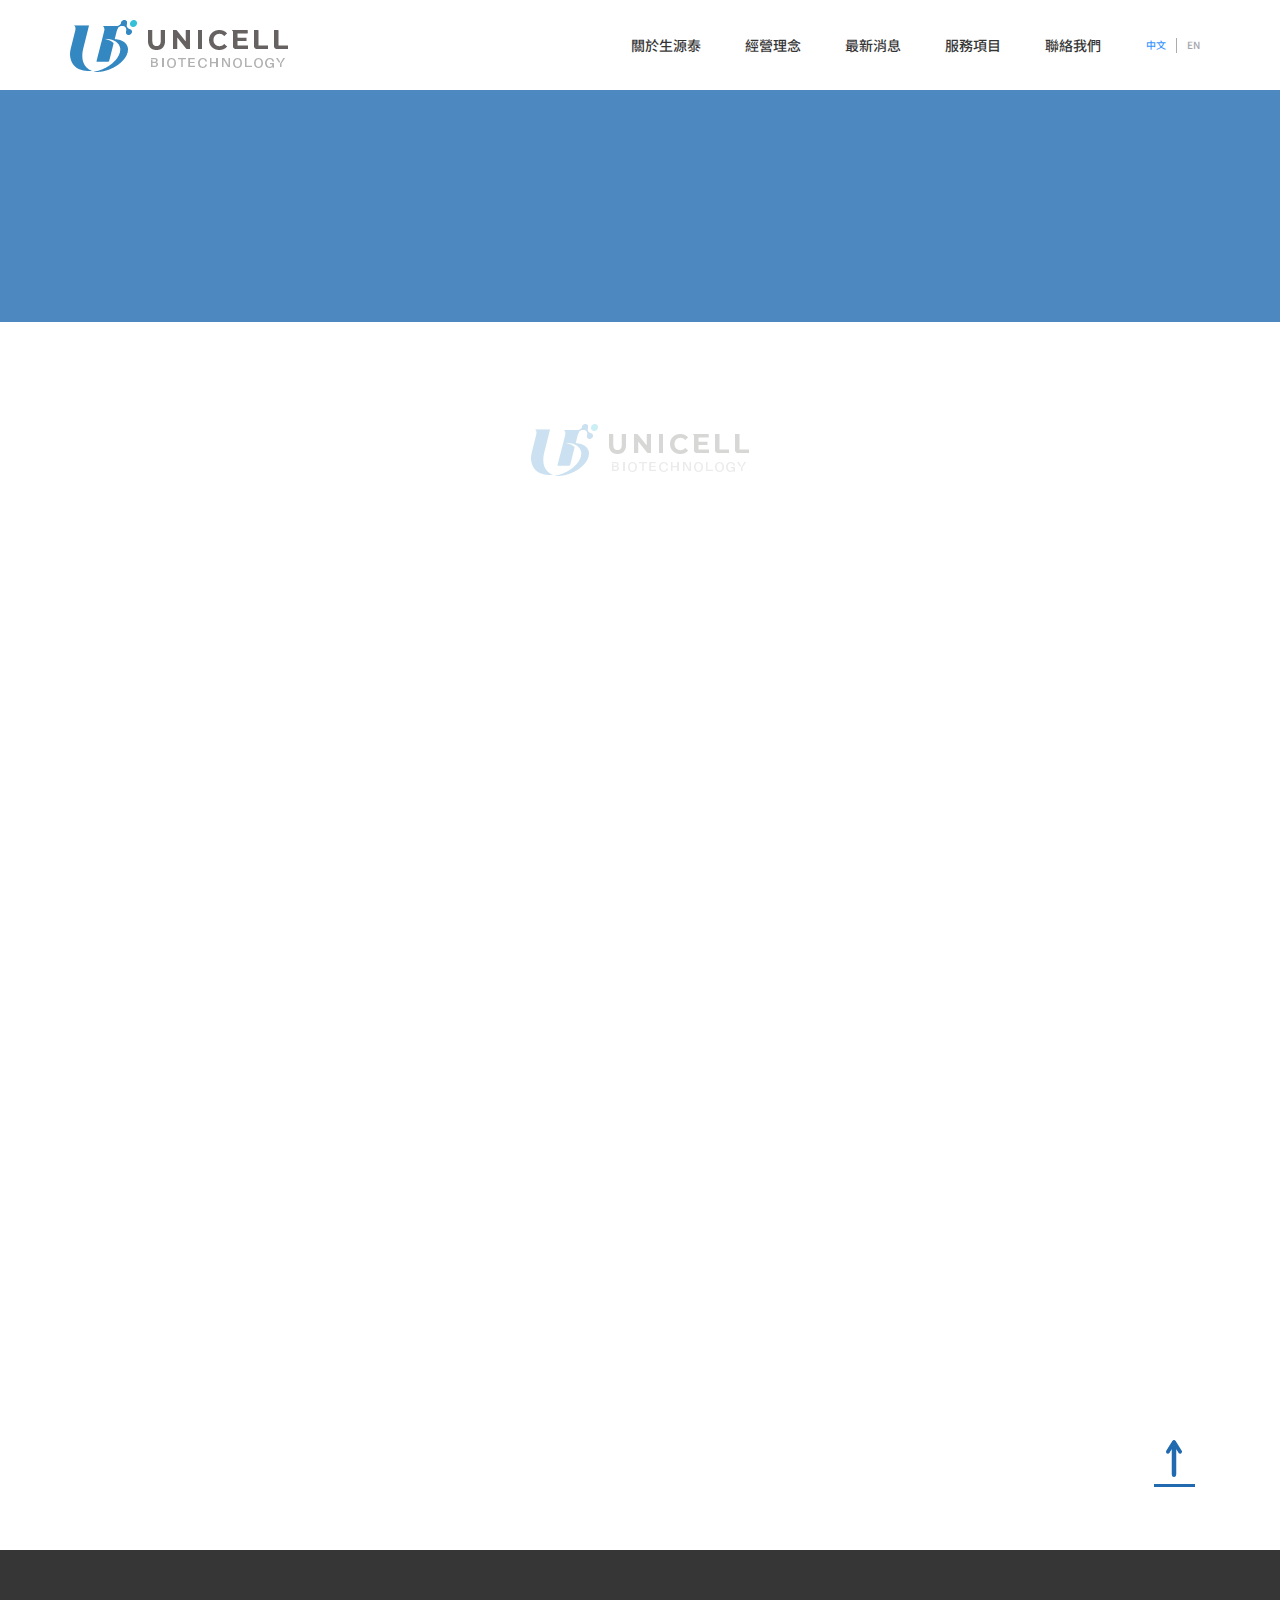
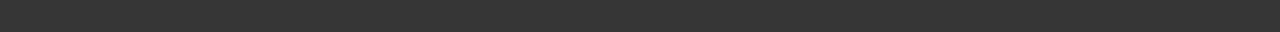
==== commit 3420143d: "尾端動畫微調" ====
--- a/news.html
+++ b/news.html
@@ -486,7 +486,7 @@
             <img src="./image/goTop.png" alt="生源泰生物科技股份有限公司">
         </div>
         <div id="rights">
-            <span class="zoom wow" data-wow-offset="20">Unicell Biotechnology Co., Ltd. © 2020 . All Rights Reserved</span>
+            <span class="zoom wow" data-wow-offset="5">Unicell Biotechnology Co., Ltd. © 2020 . All Rights Reserved</span>
         </div>
     </footer>
     <script src="./js/ui.js"></script>
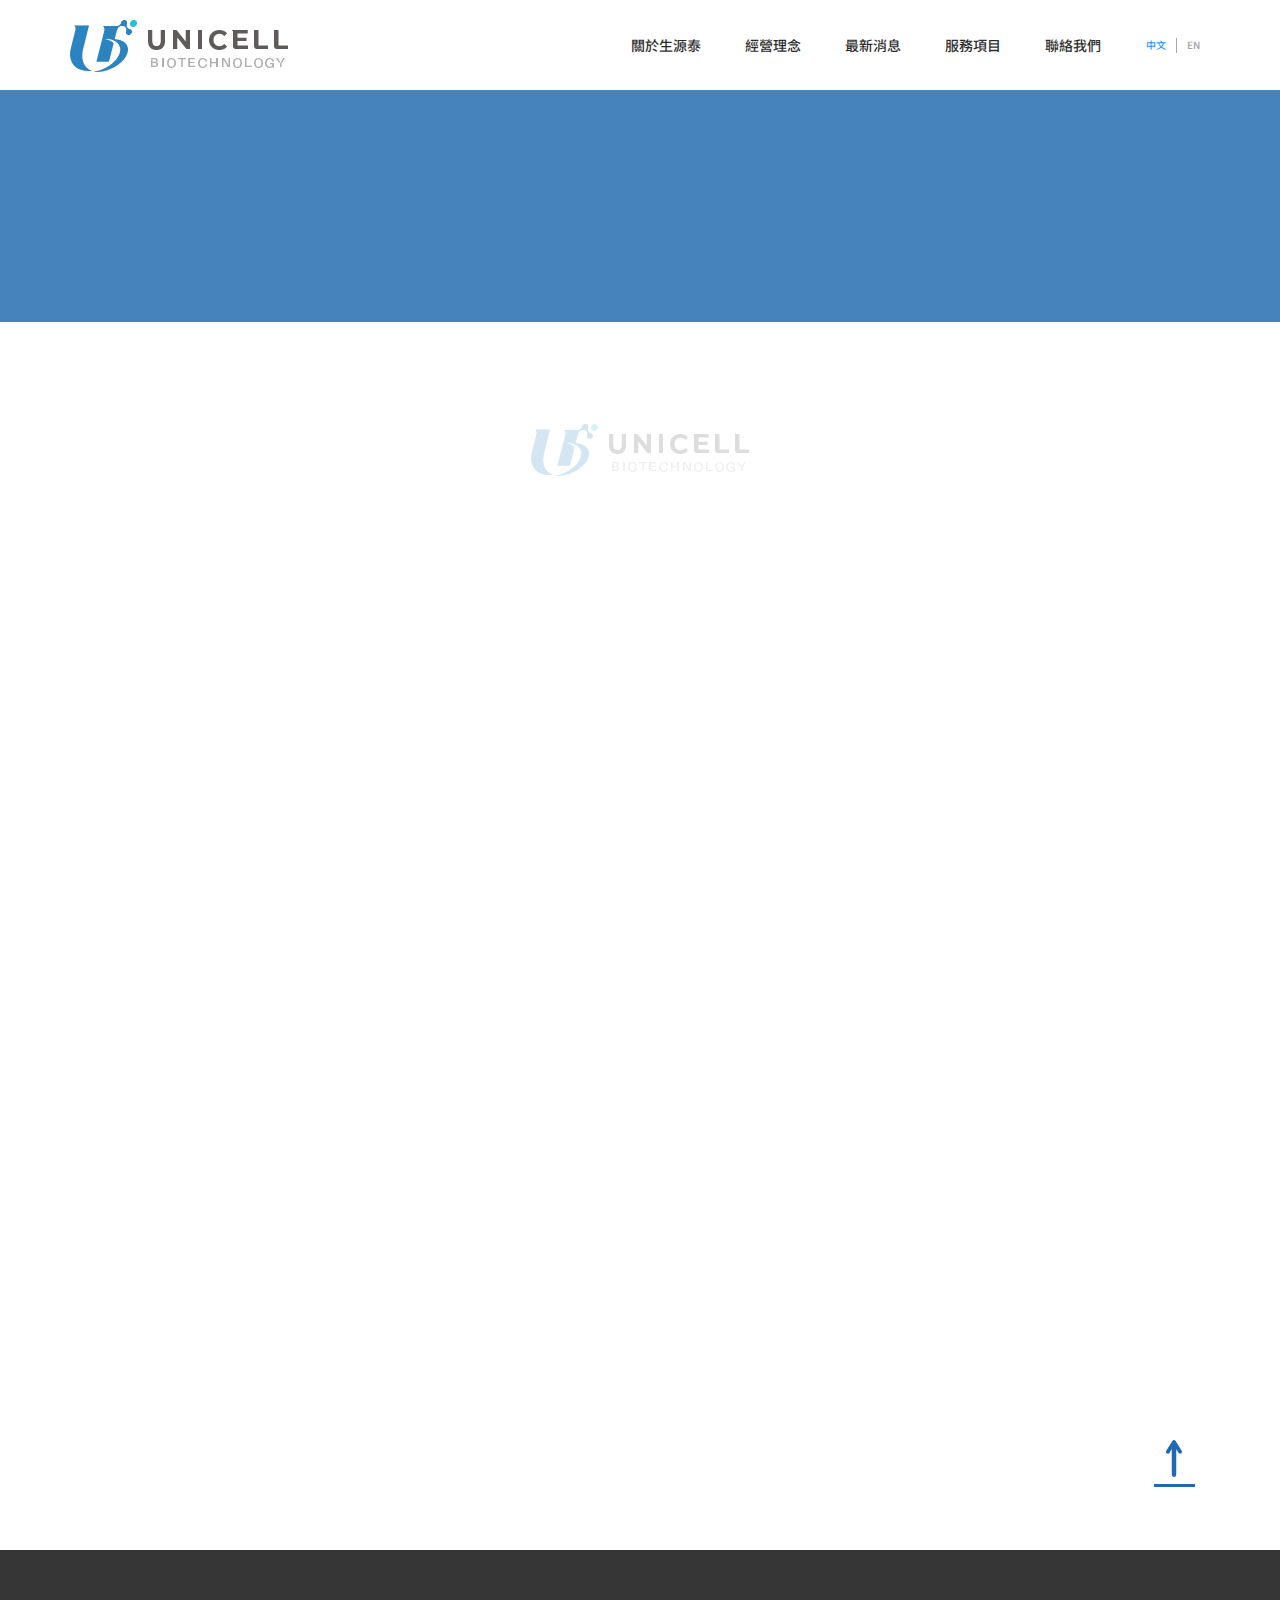
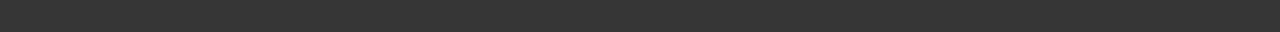
==== commit 322ffa24: "尾端動畫再次微調" ====
--- a/news.html
+++ b/news.html
@@ -486,7 +486,7 @@
             <img src="./image/goTop.png" alt="生源泰生物科技股份有限公司">
         </div>
         <div id="rights">
-            <span class="zoom wow" data-wow-offset="5">Unicell Biotechnology Co., Ltd. © 2020 . All Rights Reserved</span>
+            <span class="zoom wow" data-wow-offset="0">Unicell Biotechnology Co., Ltd. © 2020 . All Rights Reserved</span>
         </div>
     </footer>
     <script src="./js/ui.js"></script>
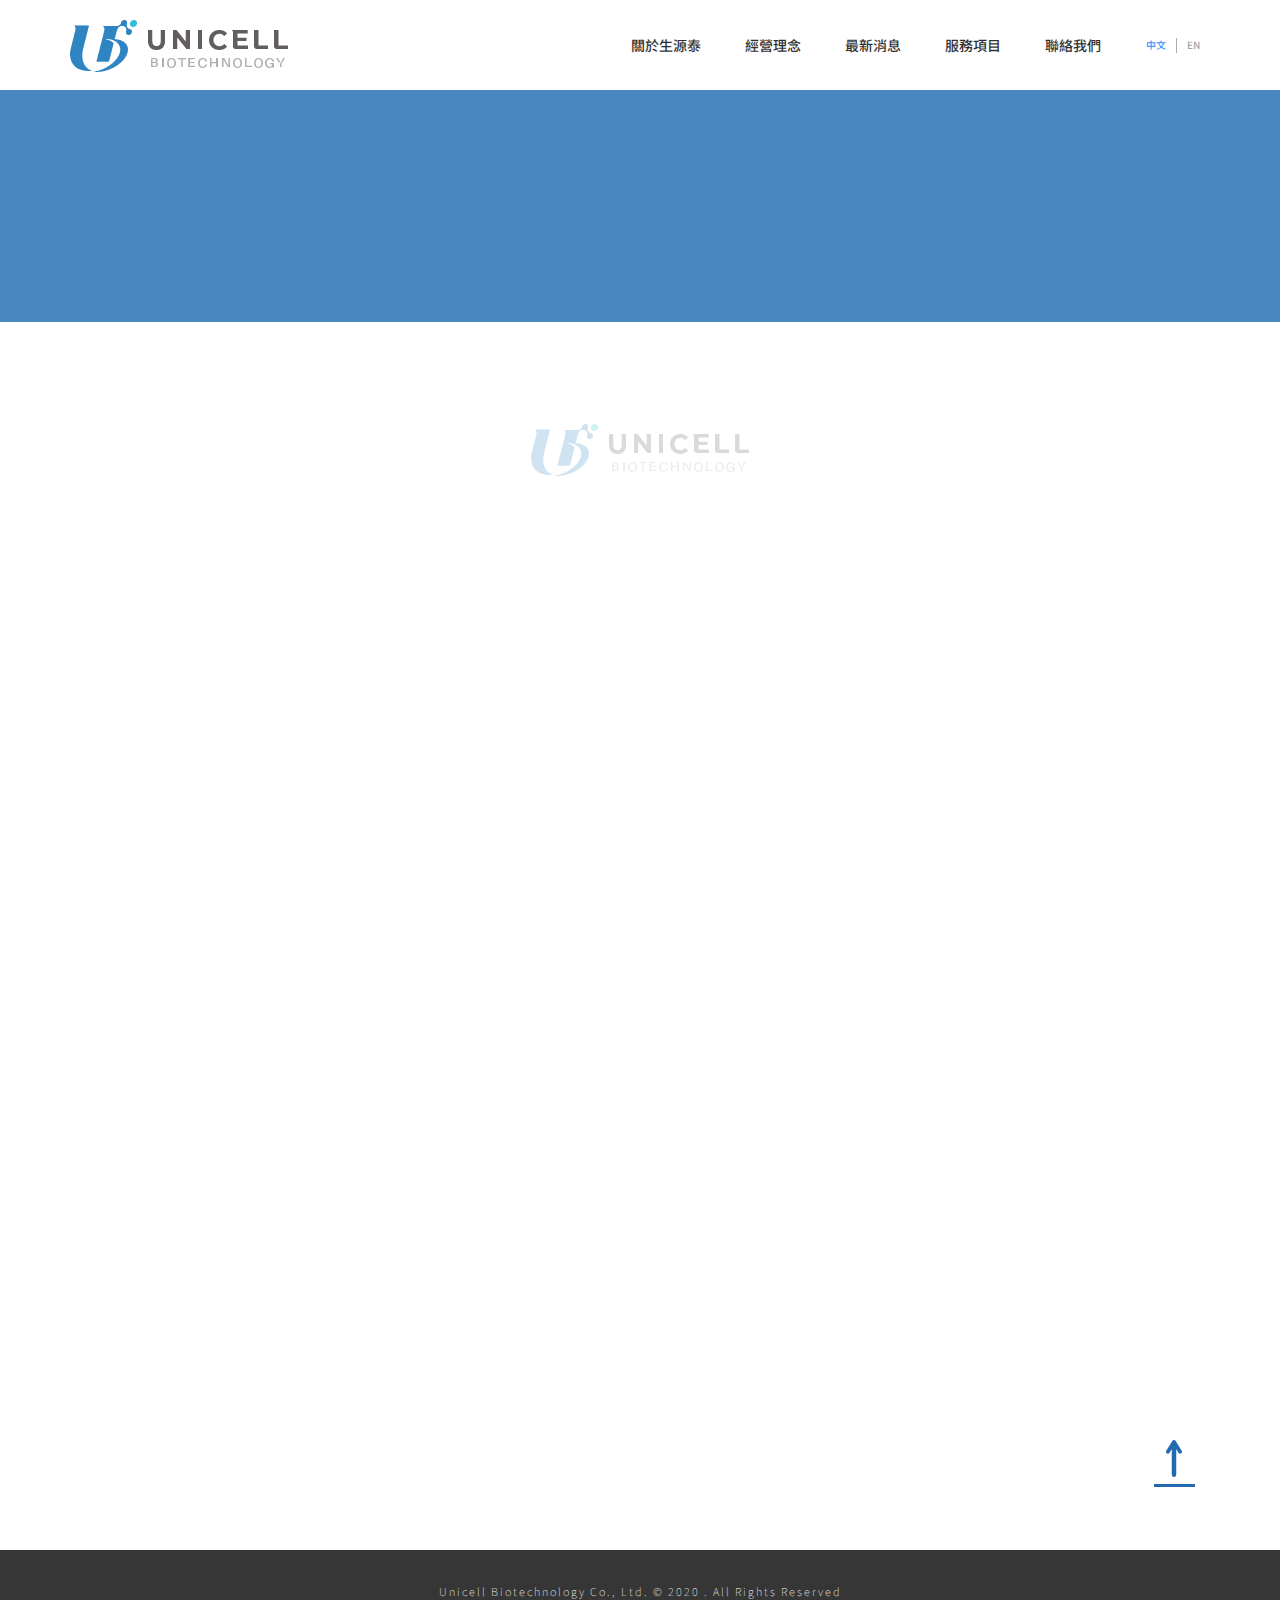
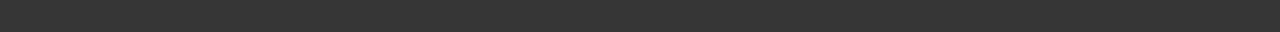
==== commit c0122589: "尾端動畫再次微調" ====
--- a/news.html
+++ b/news.html
@@ -486,7 +486,7 @@
             <img src="./image/goTop.png" alt="生源泰生物科技股份有限公司">
         </div>
         <div id="rights">
-            <span class="zoom wow" data-wow-offset="0">Unicell Biotechnology Co., Ltd. © 2020 . All Rights Reserved</span>
+            <span>Unicell Biotechnology Co., Ltd. © 2020 . All Rights Reserved</span>
         </div>
     </footer>
     <script src="./js/ui.js"></script>
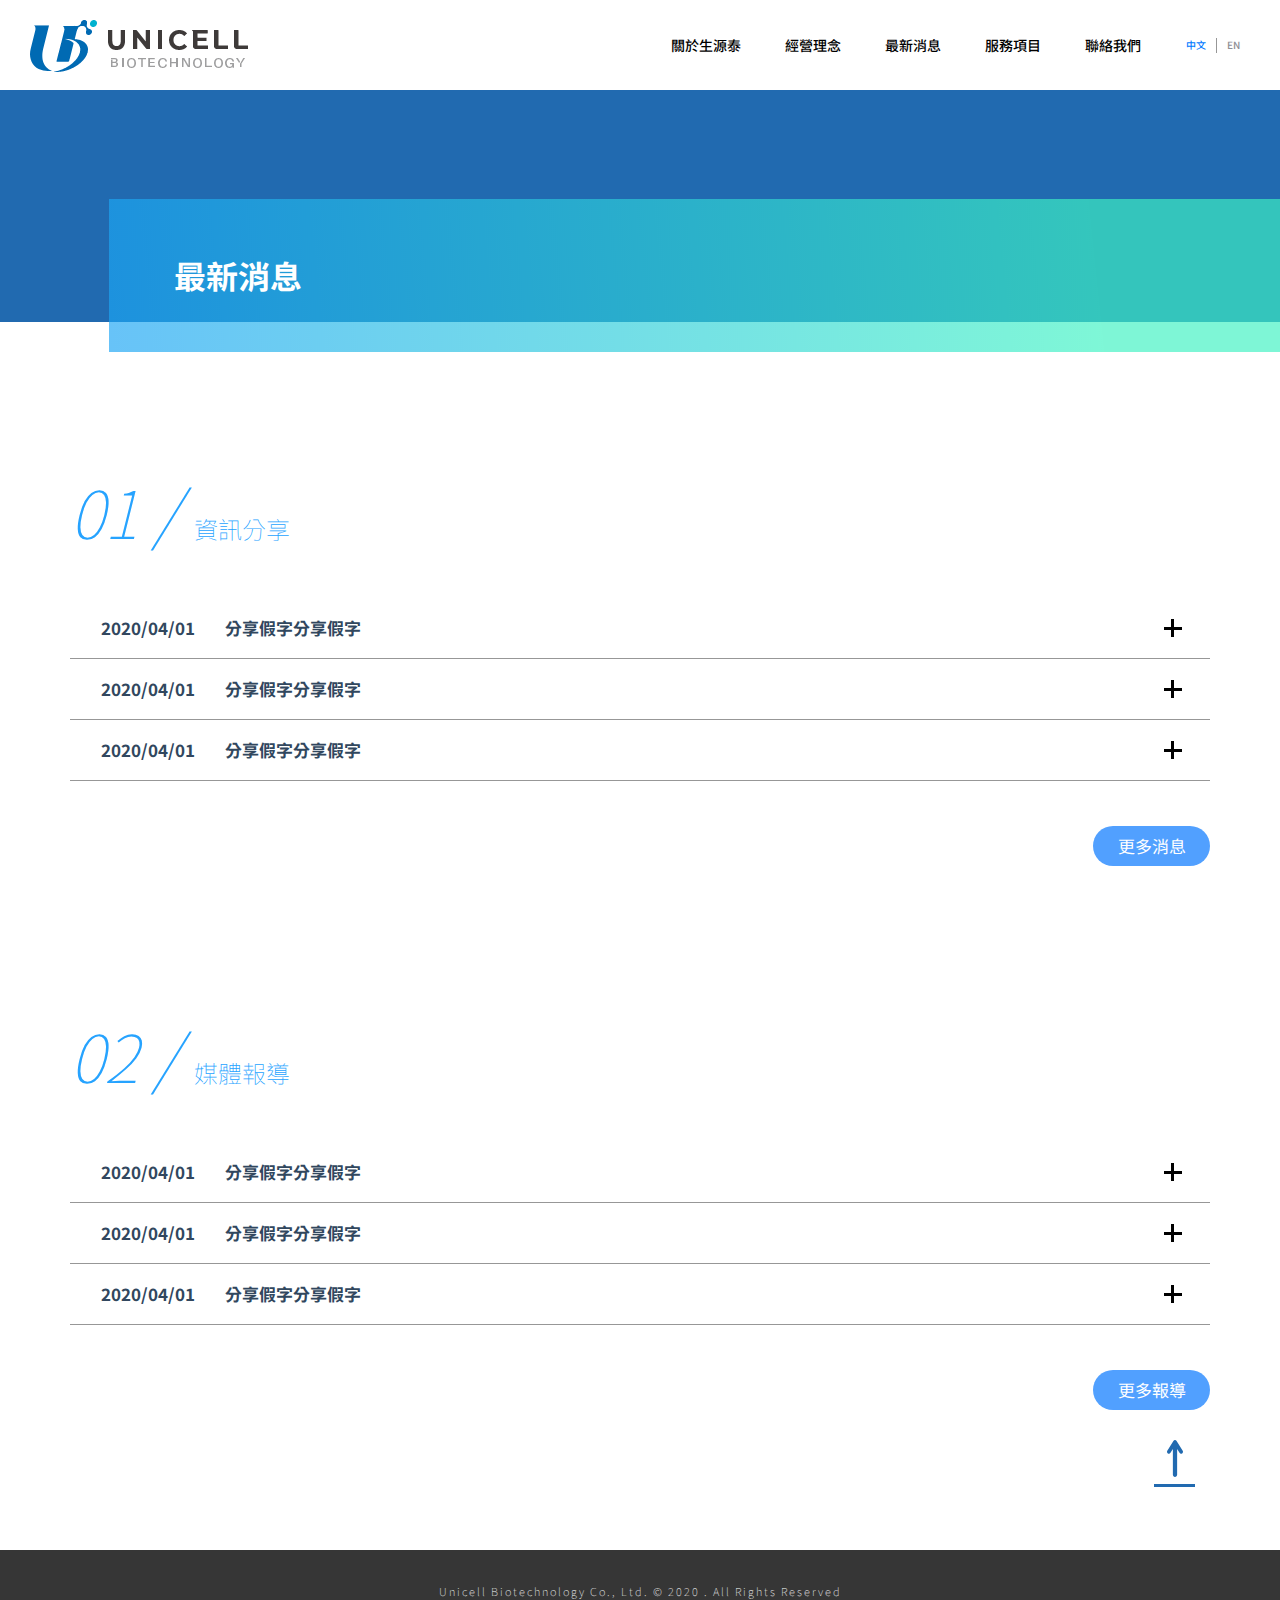
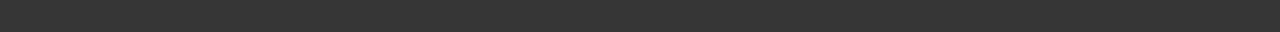
==== commit 2c0bdc4c: "Add files via upload" ====
--- a/news.html
+++ b/news.html
@@ -1,495 +1,508 @@
-<!DOCTYPE html>
-<html lang="en">
-
-<head>
-    <meta charset="UTF-8">
-    <meta name="viewport" content="width=device-width, initial-scale=1.0">
-    <title>生源泰生物科技股份有限公司</title>
-    <link rel="stylesheet" href="./css/slick.css">
-    <link rel="stylesheet" href="./css/style.css">
-    <script src="http://code.jquery.com/jquery-1.8.3.min.js"></script>
-    <script src="./js/slick.min.js"></script>
-    <script src="./js/wow.min.js"></script>
-</head>
-
-<body class="active">
-    <div id="loading">
-        <img src="./image/logo.png" alt="生源泰生物科技股份有限公司">
-    </div>
-    <div id="loading_back">
-    </div>
-    <header id="header">
-        <div class="wrapper">
-            <a id="logo" href="./index.html">
-                <h1 class="d-none">生源泰生物科技股份有限公司</h1>
-                <img src="./image/logo.png" alt="生源泰生物科技股份有限公司">
-            </a>
-            <nav>
-                <ul>
-                    <li class="submenu">
-                        <span>關於生源泰</span>
-                        <ol>
-                            <li id="goCompany"><a href="./index.html#company">公司介紹</a></li>
-                            <li id="goLaboratory"><a href="index.html#laboratory">合作實驗室</a></li>
-                        </ol>
-                    </li>
-                    <li id="goBrand" class="pagination">
-                        <a href="index.html#brand">經營理念</a>
-                    </li>
-                    <li class="pagination">
-                        <a href="./news.html">最新消息</a>
-                    </li>
-                    <li class="pagination">
-                        <a href="./product.html">服務項目</a>
-                    </li>
-                    <li id="goFooter" class="pagination">
-                        <a href="index.html#footer">聯絡我們</a>
-                    </li>
-                </ul>
-            </nav>
-            <div id="language">
-                <a class="active" href="">中文</a>
-                <span class="icon_line"></span>
-                <a href="">EN</a>
-            </div>
-            <button id="menu_button">
-                <span class="iconL"></span>
-                <span class="iconR"></span>
-                Menu
-            </button>
-        </div>
-    </header>
-    <main id="news">
-        <div id="banner">
-            <div class="content fadeInLeft delay_1s">
-                <h2>最新消息</h2>
-            </div>
-        </div>
-        <div id="information">
-            <div class="wrapper fadeInUp wow">
-                <h3>
-                    <span class="number">01 / </span>
-                    資訊分享
-                </h3>
-                <div class="list">
-                    <div class="show">
-                        <div class="item">
-                            <div class="head">
-                                <div class="date">
-                                    2020/04/01
-                                </div>
-                                <div class="title">
-                                    分享假字分享假字
-                                </div>
-                                <div class="button">
-                                    <span class="icon"></span>
-                                    <span class="icon2"></span>
-                                </div>
-                            </div>
-                            <div class="content">
-                                <div class="row">
-                                    <div class="video">
-                                        <div class="video-container">
-                                            <iframe src="https://www.youtube.com/embed/_x5p04P4llo" frameborder="0"
-                                                allow="accelerometer; autoplay; encrypted-media; gyroscope; picture-in-picture"
-                                                allowfullscreen></iframe>
-                                        </div>
-                                    </div>
-                                    <div class="text">
-                                        <p>假字假字假字假字假字假字假字假字假字假字假字假字假字假字假字假字假字假字假字假字假字假字假字假字假字假字假字假字假字假字假字假字假字假字假字假字假字假字假字假字假字假字假字假字假字假字假字假字假字假字假字假字假字假字假字假字假字假字假字假字假字假字假字假字假字假字假字假字假字假字
-                                        </p>
-                                    </div>
-                                </div>
-                            </div>
-                        </div>
-                        <div class="item">
-                            <div class="head">
-                                <div class="date">
-                                    2020/04/01
-                                </div>
-                                <div class="title">
-                                    分享假字分享假字
-                                </div>
-                                <div class="button">
-                                    <span class="icon"></span>
-                                    <span class="icon2"></span>
-                                </div>
-                            </div>
-                            <div class="content">
-                                <div class="row">
-                                    <div class="video">
-                                        <div class="video-container">
-                                            <iframe src="https://www.youtube.com/embed/_x5p04P4llo" frameborder="0"
-                                                allow="accelerometer; autoplay; encrypted-media; gyroscope; picture-in-picture"
-                                                allowfullscreen></iframe>
-                                        </div>
-                                    </div>
-                                    <div class="text">
-                                        <p>假字假字假字假字假字假字假字假字假字假字假字假字假字假字假字假字假字假字假字假字假字假字假字假字假字假字假字假字假字假字假字假字假字假字假字假字假字假字假字假字假字假字假字假字假字假字假字假字假字假字假字假字假字假字假字假字假字假字假字假字假字假字假字假字假字假字假字假字假字假字
-                                        </p>
-                                    </div>
-                                </div>
-                            </div>
-                        </div>
-                        <div class="item">
-                            <div class="head">
-                                <div class="date">
-                                    2020/04/01
-                                </div>
-                                <div class="title">
-                                    分享假字分享假字
-                                </div>
-                                <div class="button">
-                                    <span class="icon"></span>
-                                    <span class="icon2"></span>
-                                </div>
-                            </div>
-                            <div class="content">
-                                <div class="row">
-                                    <div class="video">
-                                        <div class="video-container">
-                                            <iframe src="https://www.youtube.com/embed/_x5p04P4llo" frameborder="0"
-                                                allow="accelerometer; autoplay; encrypted-media; gyroscope; picture-in-picture"
-                                                allowfullscreen></iframe>
-                                        </div>
-                                    </div>
-                                    <div class="text">
-                                        <p>假字假字假字假字假字假字假字假字假字假字假字假字假字假字假字假字假字假字假字假字假字假字假字假字假字假字假字假字假字假字假字假字假字假字假字假字假字假字假字假字假字假字假字假字假字假字假字假字假字假字假字假字假字假字假字假字假字假字假字假字假字假字假字假字假字假字假字假字假字假字
-                                        </p>
-                                    </div>
-                                </div>
-                            </div>
-                        </div>
-                    </div>
-                    <div class="hide">
-                        <div class="item">
-                            <div class="head">
-                                <div class="date">
-                                    2020/04/01
-                                </div>
-                                <div class="title">
-                                    分享假字分享假字
-                                </div>
-                                <div class="button">
-                                    <span class="icon"></span>
-                                    <span class="icon2"></span>
-                                </div>
-                            </div>
-                            <div class="content">
-                                <div class="row">
-                                    <div class="video">
-                                        <div class="video-container">
-                                            <iframe src="https://www.youtube.com/embed/_x5p04P4llo" frameborder="0"
-                                                allow="accelerometer; autoplay; encrypted-media; gyroscope; picture-in-picture"
-                                                allowfullscreen></iframe>
-                                        </div>
-                                    </div>
-                                    <div class="text">
-                                        <p>假字假字假字假字假字假字假字假字假字假字假字假字假字假字假字假字假字假字假字假字假字假字假字假字假字假字假字假字假字假字假字假字假字假字假字假字假字假字假字假字假字假字假字假字假字假字假字假字假字假字假字假字假字假字假字假字假字假字假字假字假字假字假字假字假字假字假字假字假字假字
-                                        </p>
-                                    </div>
-                                </div>
-                            </div>
-                        </div>
-                        <div class="item">
-                            <div class="head">
-                                <div class="date">
-                                    2020/04/01
-                                </div>
-                                <div class="title">
-                                    分享假字分享假字
-                                </div>
-                                <div class="button">
-                                    <span class="icon"></span>
-                                    <span class="icon2"></span>
-                                </div>
-                            </div>
-                            <div class="content">
-                                <div class="row">
-                                    <div class="video">
-                                        <div class="video-container">
-                                            <iframe src="https://www.youtube.com/embed/_x5p04P4llo" frameborder="0"
-                                                allow="accelerometer; autoplay; encrypted-media; gyroscope; picture-in-picture"
-                                                allowfullscreen></iframe>
-                                        </div>
-                                    </div>
-                                    <div class="text">
-                                        <p>假字假字假字假字假字假字假字假字假字假字假字假字假字假字假字假字假字假字假字假字假字假字假字假字假字假字假字假字假字假字假字假字假字假字假字假字假字假字假字假字假字假字假字假字假字假字假字假字假字假字假字假字假字假字假字假字假字假字假字假字假字假字假字假字假字假字假字假字假字假字
-                                        </p>
-                                    </div>
-                                </div>
-                            </div>
-                        </div>
-                        <div class="item">
-                            <div class="head">
-                                <div class="date">
-                                    2020/04/01
-                                </div>
-                                <div class="title">
-                                    分享假字分享假字
-                                </div>
-                                <div class="button">
-                                    <span class="icon"></span>
-                                    <span class="icon2"></span>
-                                </div>
-                            </div>
-                            <div class="content">
-                                <div class="row">
-                                    <div class="video">
-                                        <div class="video-container">
-                                            <iframe src="https://www.youtube.com/embed/_x5p04P4llo" frameborder="0"
-                                                allow="accelerometer; autoplay; encrypted-media; gyroscope; picture-in-picture"
-                                                allowfullscreen></iframe>
-                                        </div>
-                                    </div>
-                                    <div class="text">
-                                        <p>假字假字假字假字假字假字假字假字假字假字假字假字假字假字假字假字假字假字假字假字假字假字假字假字假字假字假字假字假字假字假字假字假字假字假字假字假字假字假字假字假字假字假字假字假字假字假字假字假字假字假字假字假字假字假字假字假字假字假字假字假字假字假字假字假字假字假字假字假字假字
-                                        </p>
-                                    </div>
-                                </div>
-                            </div>
-                        </div>
-                        <div class="item">
-                            <div class="head">
-                                <div class="date">
-                                    2020/04/01
-                                </div>
-                                <div class="title">
-                                    分享假字分享假字
-                                </div>
-                                <div class="button">
-                                    <span class="icon"></span>
-                                    <span class="icon2"></span>
-                                </div>
-                            </div>
-                            <div class="content">
-                                <div class="row">
-                                    <div class="video">
-                                        <div class="video-container">
-                                            <iframe src="https://www.youtube.com/embed/_x5p04P4llo" frameborder="0"
-                                                allow="accelerometer; autoplay; encrypted-media; gyroscope; picture-in-picture"
-                                                allowfullscreen></iframe>
-                                        </div>
-                                    </div>
-                                    <div class="text">
-                                        <p>假字假字假字假字假字假字假字假字假字假字假字假字假字假字假字假字假字假字假字假字假字假字假字假字假字假字假字假字假字假字假字假字假字假字假字假字假字假字假字假字假字假字假字假字假字假字假字假字假字假字假字假字假字假字假字假字假字假字假字假字假字假字假字假字假字假字假字假字假字假字
-                                        </p>
-                                    </div>
-                                </div>
-                            </div>
-                        </div>
-                    </div>
-                </div>
-                <div class="text-right">
-                    <div class="open">
-                    </div>
-                </div>
-            </div>
-        </div>
-        <div id="media">
-            <div class="wrapper fadeInUp wow">
-                <h3>
-                    <span class="number">02 / </span>
-                    媒體報導
-                </h3>
-                <div class="list">
-                    <div class="show">
-                        <div class="item">
-                            <div class="head">
-                                <div class="date">
-                                    2020/04/01
-                                </div>
-                                <div class="title">
-                                    分享假字分享假字
-                                </div>
-                                <div class="button">
-                                    <span class="icon"></span>
-                                    <span class="icon2"></span>
-                                </div>
-                            </div>
-                            <div class="content">
-                                <div class="row">
-                                    <div class="video">
-                                        <img src="./image/m1.png" alt="生源泰生物科技股份有限公司">
-                                    </div>
-                                    <div class="text">
-                                        <p>假字假字假字假字假字假字假字假字假字假字假字假字假字假字假字假字假字假字假字假字假字假字假字假字假字假字假字假字假字假字假字假字假字假字假字假字假字假字假字假字假字假字假字假字假字假字假字假字假字假字假字假字假字假字假字假字假字假字假字假字假字假字假字假字假字假字假字假字假字假字
-                                        </p>
-                                    </div>
-                                </div>
-                            </div>
-                        </div>
-                        <div class="item">
-                            <div class="head">
-                                <div class="date">
-                                    2020/04/01
-                                </div>
-                                <div class="title">
-                                    分享假字分享假字
-                                </div>
-                                <div class="button">
-                                    <span class="icon"></span>
-                                    <span class="icon2"></span>
-                                </div>
-                            </div>
-                            <div class="content">
-                                <div class="row">
-                                    <div class="video">
-                                        <img src="./image/m1.png" alt="生源泰生物科技股份有限公司">
-                                    </div>
-                                    <div class="text">
-                                        <p>假字假字假字假字假字假字假字假字假字假字假字假字假字假字假字假字假字假字假字假字假字假字假字假字假字假字假字假字假字假字假字假字假字假字假字假字假字假字假字假字假字假字假字假字假字假字假字假字假字假字假字假字假字假字假字假字假字假字假字假字假字假字假字假字假字假字假字假字假字假字
-                                        </p>
-                                    </div>
-                                </div>
-                            </div>
-                        </div>
-                        <div class="item">
-                            <div class="head">
-                                <div class="date">
-                                    2020/04/01
-                                </div>
-                                <div class="title">
-                                    分享假字分享假字
-                                </div>
-                                <div class="button">
-                                    <span class="icon"></span>
-                                    <span class="icon2"></span>
-                                </div>
-                            </div>
-                            <div class="content">
-                                <div class="row">
-                                    <div class="video">
-                                        <img src="./image/m1.png" alt="生源泰生物科技股份有限公司">
-                                    </div>
-                                    <div class="text">
-                                        <p>假字假字假字假字假字假字假字假字假字假字假字假字假字假字假字假字假字假字假字假字假字假字假字假字假字假字假字假字假字假字假字假字假字假字假字假字假字假字假字假字假字假字假字假字假字假字假字假字假字假字假字假字假字假字假字假字假字假字假字假字假字假字假字假字假字假字假字假字假字假字
-                                        </p>
-                                    </div>
-                                </div>
-                            </div>
-                        </div>
-                    </div>
-                    <div class="hide">
-                        <div class="item">
-                            <div class="head">
-                                <div class="date">
-                                    2020/04/01
-                                </div>
-                                <div class="title">
-                                    分享假字分享假字
-                                </div>
-                                <div class="button">
-                                    <span class="icon"></span>
-                                    <span class="icon2"></span>
-                                </div>
-                            </div>
-                            <div class="content">
-                                <div class="row">
-                                    <div class="video">
-                                        <img src="./image/m1.png" alt="生源泰生物科技股份有限公司">
-                                    </div>
-                                    <div class="text">
-                                        <p>假字假字假字假字假字假字假字假字假字假字假字假字假字假字假字假字假字假字假字假字假字假字假字假字假字假字假字假字假字假字假字假字假字假字假字假字假字假字假字假字假字假字假字假字假字假字假字假字假字假字假字假字假字假字假字假字假字假字假字假字假字假字假字假字假字假字假字假字假字假字
-                                        </p>
-                                    </div>
-                                </div>
-                            </div>
-                        </div>
-                        <div class="item">
-                            <div class="head">
-                                <div class="date">
-                                    2020/04/01
-                                </div>
-                                <div class="title">
-                                    分享假字分享假字
-                                </div>
-                                <div class="button">
-                                    <span class="icon"></span>
-                                    <span class="icon2"></span>
-                                </div>
-                            </div>
-                            <div class="content">
-                                <div class="row">
-                                    <div class="video">
-                                        <img src="./image/m1.png" alt="生源泰生物科技股份有限公司">
-                                    </div>
-                                    <div class="text">
-                                        <p>假字假字假字假字假字假字假字假字假字假字假字假字假字假字假字假字假字假字假字假字假字假字假字假字假字假字假字假字假字假字假字假字假字假字假字假字假字假字假字假字假字假字假字假字假字假字假字假字假字假字假字假字假字假字假字假字假字假字假字假字假字假字假字假字假字假字假字假字假字假字
-                                        </p>
-                                    </div>
-                                </div>
-                            </div>
-                        </div>
-                        <div class="item">
-                            <div class="head">
-                                <div class="date">
-                                    2020/04/01
-                                </div>
-                                <div class="title">
-                                    分享假字分享假字
-                                </div>
-                                <div class="button">
-                                    <span class="icon"></span>
-                                    <span class="icon2"></span>
-                                </div>
-                            </div>
-                            <div class="content">
-                                <div class="row">
-                                    <div class="video">
-                                        <img src="./image/m1.png" alt="生源泰生物科技股份有限公司">
-                                    </div>
-                                    <div class="text">
-                                        <p>假字假字假字假字假字假字假字假字假字假字假字假字假字假字假字假字假字假字假字假字假字假字假字假字假字假字假字假字假字假字假字假字假字假字假字假字假字假字假字假字假字假字假字假字假字假字假字假字假字假字假字假字假字假字假字假字假字假字假字假字假字假字假字假字假字假字假字假字假字假字
-                                        </p>
-                                    </div>
-                                </div>
-                            </div>
-                        </div>
-                        <div class="item">
-                            <div class="head">
-                                <div class="date">
-                                    2020/04/01
-                                </div>
-                                <div class="title">
-                                    分享假字分享假字
-                                </div>
-                                <div class="button">
-                                    <span class="icon"></span>
-                                    <span class="icon2"></span>
-                                </div>
-                            </div>
-                            <div class="content">
-                                <div class="row">
-                                    <div class="video">
-                                        <img src="./image/m1.png" alt="生源泰生物科技股份有限公司">
-                                    </div>
-                                    <div class="text">
-                                        <p>假字假字假字假字假字假字假字假字假字假字假字假字假字假字假字假字假字假字假字假字假字假字假字假字假字假字假字假字假字假字假字假字假字假字假字假字假字假字假字假字假字假字假字假字假字假字假字假字假字假字假字假字假字假字假字假字假字假字假字假字假字假字假字假字假字假字假字假字假字假字
-                                        </p>
-                                    </div>
-                                </div>
-                            </div>
-                        </div>
-                    </div>
-
-                </div>
-                <div class="text-right">
-                    <div class="open">
-                    </div>
-                </div>
-            </div>
-        </div>
-    </main>
-    <footer id="footer">
-        <div id="goTop">
-            <img src="./image/goTop.png" alt="生源泰生物科技股份有限公司">
-        </div>
-        <div id="rights">
-            <span>Unicell Biotechnology Co., Ltd. © 2020 . All Rights Reserved</span>
-        </div>
-    </footer>
-    <script src="./js/ui.js"></script>
-</body>
-
+<!DOCTYPE html>
+<html lang="en">
+
+<head>
+    <meta charset="UTF-8">
+    <meta name="viewport" content="width=device-width, initial-scale=1.0">
+    <title>生源泰生物科技股份有限公司</title>
+    <link rel="shortcut icon" href="./image/icon.png" />
+    <link rel="stylesheet" href="./css/slick.css">
+    <link rel="stylesheet" href="./css/style.css?20200529">
+    <script src="http://code.jquery.com/jquery-1.8.3.min.js"></script>
+    <script src="./js/slick.min.js"></script>
+    <script src="./js/wow.min.js"></script>
+    <script src="./js/imgLiquid-min.js"></script>
+</head>
+
+<body class="active">
+    <div id="loading">
+        <img src="./image/logo.png" alt="生源泰生物科技股份有限公司">
+    </div>
+    <!-- <div id="loading_back">
+    </div> -->
+    <header id="header">
+        <div class="wrapper">
+            <a id="logo" href="./index.html">
+                <h1 class="d-none">生源泰生物科技股份有限公司</h1>
+                <img src="./image/logo.png" alt="生源泰生物科技股份有限公司">
+            </a>
+            <nav>
+                <ul>
+                    <li class="submenu">
+                        <span>關於生源泰</span>
+                        <ol>
+                            <li id="goCompany"><a href="./index.html#company">公司介紹</a></li>
+                            <li id="goLaboratory"><a href="./index.html#laboratory">合作實驗室</a></li>
+                        </ol>
+                    </li>
+                    <li class="submenu">
+                        <span>經營理念</span>
+                        <ol>
+                            <li id="goBrand"><a href="./index.html#brand">品牌理念</a></li>
+                        </ol>
+                    </li>
+                    <li class="submenu">
+                        <span>最新消息</span>
+                        <ol>
+                            <li><a href="./news.html">資訊分享</a></li>
+                            <li><a href="./news.html">媒體報導</a></li>
+                        </ol>
+                    </li>
+                    <li class="submenu">
+                        <span>服務項目</span>
+                        <ol>
+                            <li><a href="./product.html">細胞代理</a></li>
+                        </ol>
+                    </li>
+                    <li id="goFooter" class="pagination">
+                        <a href="./index.html#footer">聯絡我們</a>
+                    </li>
+                </ul>
+            </nav>
+            <div id="language">
+                <a class="active" href="javascript:void(0)">中文</a>
+                <span class="icon_line"></span>
+                <a href="./en/index.html">EN</a>
+            </div>
+            <button id="menu_button">
+                <span class="iconL"></span>
+                <span class="iconR"></span>
+                Menu
+            </button>
+        </div>
+    </header>
+    <main id="news">
+        <div id="banner">
+            <div class="content">
+                <h2>最新消息</h2>
+            </div>
+        </div>
+        <div id="information">
+            <div class="wrapper">
+                <h3>
+                    <span class="number">01 / </span>
+                    資訊分享
+                </h3>
+                <div class="list">
+                    <div class="show">
+                        <div class="item">
+                            <div class="head">
+                                <div class="date">
+                                    2020/04/01
+                                </div>
+                                <div class="title">
+                                    分享假字分享假字
+                                </div>
+                                <div class="button">
+                                    <span class="icon"></span>
+                                    <span class="icon2"></span>
+                                </div>
+                            </div>
+                            <div class="content">
+                                <div class="row">
+                                    <div class="video">
+                                        <div class="video-container">
+                                            <iframe src="https://www.youtube.com/embed/_x5p04P4llo" frameborder="0"
+                                                allow="accelerometer; autoplay; encrypted-media; gyroscope; picture-in-picture"
+                                                allowfullscreen></iframe>
+                                        </div>
+                                    </div>
+                                    <div class="text">
+                                        <p>假字假字假字假字假字假字假字假字假字假字假字假字假字假字假字假字假字假字假字假字假字假字假字假字假字假字假字假字假字假字假字假字假字假字假字假字假字假字假字假字假字假字假字假字假字假字假字假字假字假字假字假字假字假字假字假字假字假字假字假字假字假字假字假字假字假字假字假字假字假字
+                                        </p>
+                                    </div>
+                                </div>
+                            </div>
+                        </div>
+                        <div class="item">
+                            <div class="head">
+                                <div class="date">
+                                    2020/04/01
+                                </div>
+                                <div class="title">
+                                    分享假字分享假字
+                                </div>
+                                <div class="button">
+                                    <span class="icon"></span>
+                                    <span class="icon2"></span>
+                                </div>
+                            </div>
+                            <div class="content">
+                                <div class="row">
+                                    <div class="video">
+                                        <div class="video-container">
+                                            <iframe src="https://www.youtube.com/embed/_x5p04P4llo" frameborder="0"
+                                                allow="accelerometer; autoplay; encrypted-media; gyroscope; picture-in-picture"
+                                                allowfullscreen></iframe>
+                                        </div>
+                                    </div>
+                                    <div class="text">
+                                        <p>假字假字假字假字假字假字假字假字假字假字假字假字假字假字假字假字假字假字假字假字假字假字假字假字假字假字假字假字假字假字假字假字假字假字假字假字假字假字假字假字假字假字假字假字假字假字假字假字假字假字假字假字假字假字假字假字假字假字假字假字假字假字假字假字假字假字假字假字假字假字
+                                        </p>
+                                    </div>
+                                </div>
+                            </div>
+                        </div>
+                        <div class="item">
+                            <div class="head">
+                                <div class="date">
+                                    2020/04/01
+                                </div>
+                                <div class="title">
+                                    分享假字分享假字
+                                </div>
+                                <div class="button">
+                                    <span class="icon"></span>
+                                    <span class="icon2"></span>
+                                </div>
+                            </div>
+                            <div class="content">
+                                <div class="row">
+                                    <div class="video">
+                                        <div class="video-container">
+                                            <iframe src="https://www.youtube.com/embed/_x5p04P4llo" frameborder="0"
+                                                allow="accelerometer; autoplay; encrypted-media; gyroscope; picture-in-picture"
+                                                allowfullscreen></iframe>
+                                        </div>
+                                    </div>
+                                    <div class="text">
+                                        <p>假字假字假字假字假字假字假字假字假字假字假字假字假字假字假字假字假字假字假字假字假字假字假字假字假字假字假字假字假字假字假字假字假字假字假字假字假字假字假字假字假字假字假字假字假字假字假字假字假字假字假字假字假字假字假字假字假字假字假字假字假字假字假字假字假字假字假字假字假字假字
+                                        </p>
+                                    </div>
+                                </div>
+                            </div>
+                        </div>
+                    </div>
+                    <div class="hide">
+                        <div class="item">
+                            <div class="head">
+                                <div class="date">
+                                    2020/04/01
+                                </div>
+                                <div class="title">
+                                    分享假字分享假字
+                                </div>
+                                <div class="button">
+                                    <span class="icon"></span>
+                                    <span class="icon2"></span>
+                                </div>
+                            </div>
+                            <div class="content">
+                                <div class="row">
+                                    <div class="video">
+                                        <div class="video-container">
+                                            <iframe src="https://www.youtube.com/embed/_x5p04P4llo" frameborder="0"
+                                                allow="accelerometer; autoplay; encrypted-media; gyroscope; picture-in-picture"
+                                                allowfullscreen></iframe>
+                                        </div>
+                                    </div>
+                                    <div class="text">
+                                        <p>假字假字假字假字假字假字假字假字假字假字假字假字假字假字假字假字假字假字假字假字假字假字假字假字假字假字假字假字假字假字假字假字假字假字假字假字假字假字假字假字假字假字假字假字假字假字假字假字假字假字假字假字假字假字假字假字假字假字假字假字假字假字假字假字假字假字假字假字假字假字
+                                        </p>
+                                    </div>
+                                </div>
+                            </div>
+                        </div>
+                        <div class="item">
+                            <div class="head">
+                                <div class="date">
+                                    2020/04/01
+                                </div>
+                                <div class="title">
+                                    分享假字分享假字
+                                </div>
+                                <div class="button">
+                                    <span class="icon"></span>
+                                    <span class="icon2"></span>
+                                </div>
+                            </div>
+                            <div class="content">
+                                <div class="row">
+                                    <div class="video">
+                                        <div class="video-container">
+                                            <iframe src="https://www.youtube.com/embed/_x5p04P4llo" frameborder="0"
+                                                allow="accelerometer; autoplay; encrypted-media; gyroscope; picture-in-picture"
+                                                allowfullscreen></iframe>
+                                        </div>
+                                    </div>
+                                    <div class="text">
+                                        <p>假字假字假字假字假字假字假字假字假字假字假字假字假字假字假字假字假字假字假字假字假字假字假字假字假字假字假字假字假字假字假字假字假字假字假字假字假字假字假字假字假字假字假字假字假字假字假字假字假字假字假字假字假字假字假字假字假字假字假字假字假字假字假字假字假字假字假字假字假字假字
+                                        </p>
+                                    </div>
+                                </div>
+                            </div>
+                        </div>
+                        <div class="item">
+                            <div class="head">
+                                <div class="date">
+                                    2020/04/01
+                                </div>
+                                <div class="title">
+                                    分享假字分享假字
+                                </div>
+                                <div class="button">
+                                    <span class="icon"></span>
+                                    <span class="icon2"></span>
+                                </div>
+                            </div>
+                            <div class="content">
+                                <div class="row">
+                                    <div class="video">
+                                        <div class="video-container">
+                                            <iframe src="https://www.youtube.com/embed/_x5p04P4llo" frameborder="0"
+                                                allow="accelerometer; autoplay; encrypted-media; gyroscope; picture-in-picture"
+                                                allowfullscreen></iframe>
+                                        </div>
+                                    </div>
+                                    <div class="text">
+                                        <p>假字假字假字假字假字假字假字假字假字假字假字假字假字假字假字假字假字假字假字假字假字假字假字假字假字假字假字假字假字假字假字假字假字假字假字假字假字假字假字假字假字假字假字假字假字假字假字假字假字假字假字假字假字假字假字假字假字假字假字假字假字假字假字假字假字假字假字假字假字假字
+                                        </p>
+                                    </div>
+                                </div>
+                            </div>
+                        </div>
+                        <div class="item">
+                            <div class="head">
+                                <div class="date">
+                                    2020/04/01
+                                </div>
+                                <div class="title">
+                                    分享假字分享假字
+                                </div>
+                                <div class="button">
+                                    <span class="icon"></span>
+                                    <span class="icon2"></span>
+                                </div>
+                            </div>
+                            <div class="content">
+                                <div class="row">
+                                    <div class="video">
+                                        <div class="video-container">
+                                            <iframe src="https://www.youtube.com/embed/_x5p04P4llo" frameborder="0"
+                                                allow="accelerometer; autoplay; encrypted-media; gyroscope; picture-in-picture"
+                                                allowfullscreen></iframe>
+                                        </div>
+                                    </div>
+                                    <div class="text">
+                                        <p>假字假字假字假字假字假字假字假字假字假字假字假字假字假字假字假字假字假字假字假字假字假字假字假字假字假字假字假字假字假字假字假字假字假字假字假字假字假字假字假字假字假字假字假字假字假字假字假字假字假字假字假字假字假字假字假字假字假字假字假字假字假字假字假字假字假字假字假字假字假字
+                                        </p>
+                                    </div>
+                                </div>
+                            </div>
+                        </div>
+                    </div>
+                </div>
+                <div class="text-right">
+                    <div class="open">
+                    </div>
+                </div>
+            </div>
+        </div>
+        <div id="media">
+            <div class="wrapper">
+                <h3>
+                    <span class="number">02 / </span>
+                    媒體報導
+                </h3>
+                <div class="list">
+                    <div class="show">
+                        <div class="item">
+                            <div class="head">
+                                <div class="date">
+                                    2020/04/01
+                                </div>
+                                <div class="title">
+                                    分享假字分享假字
+                                </div>
+                                <div class="button">
+                                    <span class="icon"></span>
+                                    <span class="icon2"></span>
+                                </div>
+                            </div>
+                            <div class="content">
+                                <div class="row">
+                                    <div class="video">
+                                        <img src="./image/m1.png" alt="生源泰生物科技股份有限公司">
+                                    </div>
+                                    <div class="text">
+                                        <p>假字假字假字假字假字假字假字假字假字假字假字假字假字假字假字假字假字假字假字假字假字假字假字假字假字假字假字假字假字假字假字假字假字假字假字假字假字假字假字假字假字假字假字假字假字假字假字假字假字假字假字假字假字假字假字假字假字假字假字假字假字假字假字假字假字假字假字假字假字假字
+                                        </p>
+                                    </div>
+                                </div>
+                            </div>
+                        </div>
+                        <div class="item">
+                            <div class="head">
+                                <div class="date">
+                                    2020/04/01
+                                </div>
+                                <div class="title">
+                                    分享假字分享假字
+                                </div>
+                                <div class="button">
+                                    <span class="icon"></span>
+                                    <span class="icon2"></span>
+                                </div>
+                            </div>
+                            <div class="content">
+                                <div class="row">
+                                    <div class="video">
+                                        <img src="./image/m1.png" alt="生源泰生物科技股份有限公司">
+                                    </div>
+                                    <div class="text">
+                                        <p>假字假字假字假字假字假字假字假字假字假字假字假字假字假字假字假字假字假字假字假字假字假字假字假字假字假字假字假字假字假字假字假字假字假字假字假字假字假字假字假字假字假字假字假字假字假字假字假字假字假字假字假字假字假字假字假字假字假字假字假字假字假字假字假字假字假字假字假字假字假字
+                                        </p>
+                                    </div>
+                                </div>
+                            </div>
+                        </div>
+                        <div class="item">
+                            <div class="head">
+                                <div class="date">
+                                    2020/04/01
+                                </div>
+                                <div class="title">
+                                    分享假字分享假字
+                                </div>
+                                <div class="button">
+                                    <span class="icon"></span>
+                                    <span class="icon2"></span>
+                                </div>
+                            </div>
+                            <div class="content">
+                                <div class="row">
+                                    <div class="video">
+                                        <img src="./image/m1.png" alt="生源泰生物科技股份有限公司">
+                                    </div>
+                                    <div class="text">
+                                        <p>假字假字假字假字假字假字假字假字假字假字假字假字假字假字假字假字假字假字假字假字假字假字假字假字假字假字假字假字假字假字假字假字假字假字假字假字假字假字假字假字假字假字假字假字假字假字假字假字假字假字假字假字假字假字假字假字假字假字假字假字假字假字假字假字假字假字假字假字假字假字
+                                        </p>
+                                    </div>
+                                </div>
+                            </div>
+                        </div>
+                    </div>
+                    <div class="hide">
+                        <div class="item">
+                            <div class="head">
+                                <div class="date">
+                                    2020/04/01
+                                </div>
+                                <div class="title">
+                                    分享假字分享假字
+                                </div>
+                                <div class="button">
+                                    <span class="icon"></span>
+                                    <span class="icon2"></span>
+                                </div>
+                            </div>
+                            <div class="content">
+                                <div class="row">
+                                    <div class="video">
+                                        <img src="./image/m1.png" alt="生源泰生物科技股份有限公司">
+                                    </div>
+                                    <div class="text">
+                                        <p>假字假字假字假字假字假字假字假字假字假字假字假字假字假字假字假字假字假字假字假字假字假字假字假字假字假字假字假字假字假字假字假字假字假字假字假字假字假字假字假字假字假字假字假字假字假字假字假字假字假字假字假字假字假字假字假字假字假字假字假字假字假字假字假字假字假字假字假字假字假字
+                                        </p>
+                                    </div>
+                                </div>
+                            </div>
+                        </div>
+                        <div class="item">
+                            <div class="head">
+                                <div class="date">
+                                    2020/04/01
+                                </div>
+                                <div class="title">
+                                    分享假字分享假字
+                                </div>
+                                <div class="button">
+                                    <span class="icon"></span>
+                                    <span class="icon2"></span>
+                                </div>
+                            </div>
+                            <div class="content">
+                                <div class="row">
+                                    <div class="video">
+                                        <img src="./image/m1.png" alt="生源泰生物科技股份有限公司">
+                                    </div>
+                                    <div class="text">
+                                        <p>假字假字假字假字假字假字假字假字假字假字假字假字假字假字假字假字假字假字假字假字假字假字假字假字假字假字假字假字假字假字假字假字假字假字假字假字假字假字假字假字假字假字假字假字假字假字假字假字假字假字假字假字假字假字假字假字假字假字假字假字假字假字假字假字假字假字假字假字假字假字
+                                        </p>
+                                    </div>
+                                </div>
+                            </div>
+                        </div>
+                        <div class="item">
+                            <div class="head">
+                                <div class="date">
+                                    2020/04/01
+                                </div>
+                                <div class="title">
+                                    分享假字分享假字
+                                </div>
+                                <div class="button">
+                                    <span class="icon"></span>
+                                    <span class="icon2"></span>
+                                </div>
+                            </div>
+                            <div class="content">
+                                <div class="row">
+                                    <div class="video">
+                                        <img src="./image/m1.png" alt="生源泰生物科技股份有限公司">
+                                    </div>
+                                    <div class="text">
+                                        <p>假字假字假字假字假字假字假字假字假字假字假字假字假字假字假字假字假字假字假字假字假字假字假字假字假字假字假字假字假字假字假字假字假字假字假字假字假字假字假字假字假字假字假字假字假字假字假字假字假字假字假字假字假字假字假字假字假字假字假字假字假字假字假字假字假字假字假字假字假字假字
+                                        </p>
+                                    </div>
+                                </div>
+                            </div>
+                        </div>
+                        <div class="item">
+                            <div class="head">
+                                <div class="date">
+                                    2020/04/01
+                                </div>
+                                <div class="title">
+                                    分享假字分享假字
+                                </div>
+                                <div class="button">
+                                    <span class="icon"></span>
+                                    <span class="icon2"></span>
+                                </div>
+                            </div>
+                            <div class="content">
+                                <div class="row">
+                                    <div class="video">
+                                        <img src="./image/m1.png" alt="生源泰生物科技股份有限公司">
+                                    </div>
+                                    <div class="text">
+                                        <p>假字假字假字假字假字假字假字假字假字假字假字假字假字假字假字假字假字假字假字假字假字假字假字假字假字假字假字假字假字假字假字假字假字假字假字假字假字假字假字假字假字假字假字假字假字假字假字假字假字假字假字假字假字假字假字假字假字假字假字假字假字假字假字假字假字假字假字假字假字假字
+                                        </p>
+                                    </div>
+                                </div>
+                            </div>
+                        </div>
+                    </div>
+
+                </div>
+                <div class="text-right">
+                    <div class="open media">
+                    </div>
+                </div>
+            </div>
+        </div>
+    </main>
+    <footer id="footer">
+        <div id="goTop">
+            <img id="arrow" src="./image/goTop2.svg?20200518" alt="生源泰生物科技股份有限公司">
+            <img src="./image/goTop.svg?20200518" alt="生源泰生物科技股份有限公司">
+        </div>
+        <div id="rights">
+            <span>Unicell Biotechnology Co., Ltd. © 2020 . All Rights Reserved</span>
+        </div>
+    </footer>
+    <script src="./js/ui.js?20200518"></script>
+</body>
+
 </html>--- a/css/style.css
+++ b/css/style.css
@@ -1,2199 +1,2278 @@
-@charset "UTF-8";
-@import url("./reset.css");
-@import url("https://use.fontawesome.com/releases/v5.7.2/css/all.css");
-#loading {
-  position: fixed;
-  top: 0;
-  bottom: 0;
-  left: 0;
-  right: 0;
-  margin: auto;
-  background-color: #fff;
-  z-index: 999;
-}
-
-#loading img {
-  position: absolute;
-  top: 0;
-  bottom: 0;
-  left: 0;
-  right: 0;
-  margin: auto;
-  background-color: #fff;
-}
-
-#loading_back {
-  height: 100vh;
-}
-
-.wrapper {
-  margin-left: auto;
-  margin-right: auto;
-  max-width: 1140px;
-  padding-left: 30px;
-  padding-right: 30px;
-}
-
-.d-none {
-  display: none;
-}
-
-.d-flex {
-  display: -webkit-box;
-  display: -ms-flexbox;
-  display: flex;
-  -ms-flex-wrap: wrap;
-      flex-wrap: wrap;
-}
-
-.space-evenly {
-  -webkit-box-pack: space-evenly;
-      -ms-flex-pack: space-evenly;
-          justify-content: space-evenly;
-}
-
-.header-height, main#home #banner, main#home #banner .text, main#home #banner .text::before, main#home #banner .photo img {
-  height: calc(100vh - 90px);
-}
-
-body.active {
-  overflow: hidden;
-}
-
-header {
-  width: 100%;
-  height: 90px;
-  background-color: #fff;
-  position: fixed;
-  top: 0;
-  left: 0;
-  z-index: 10;
-}
-
-header .wrapper {
-  display: -webkit-box;
-  display: -ms-flexbox;
-  display: flex;
-}
-
-header .wrapper #logo {
-  display: block;
-  margin-top: 20px;
-}
-
-header .wrapper nav {
-  display: block;
-  margin-left: auto;
-  margin-right: 15px;
-}
-
-header .wrapper nav ul li {
-  display: inline-block;
-  position: relative;
-}
-
-header .wrapper nav ul li a,
-header .wrapper nav ul li span {
-  line-height: 90px;
-  font-size: 14px;
-  display: block;
-  color: #000;
-  padding: 0 20px;
-  font-weight: 500;
-  cursor: pointer;
-  -webkit-transition: 0.6s;
-  transition: 0.6s;
-}
-
-header .wrapper nav ul li.submenu:hover::after {
-  content: url(../image/downArrow2.png);
-  position: absolute;
-  bottom: 10px;
-  left: calc(50% - 5.5px);
-}
-
-header .wrapper nav ul li.submenu a:hover, header .wrapper nav ul li.submenu a.active,
-header .wrapper nav ul li.submenu span:hover,
-header .wrapper nav ul li.submenu span.active {
-  background-color: #ccc;
-}
-
-header .wrapper nav ul li.submenu:hover, header .wrapper nav ul li.submenu.active {
-  background-color: #ccc;
-}
-
-header .wrapper nav ul li.submenu ol {
-  position: absolute;
-  bottom: -90px;
-  z-index: 5;
-  padding-top: 85px;
-  -webkit-transform: scaleY(0);
-          transform: scaleY(0);
-  -webkit-transition: 0.6s;
-  transition: 0.6s;
-  -webkit-box-shadow: 0px 0px 1px #cccccc;
-          box-shadow: 0px 0px 1px #cccccc;
-}
-
-header .wrapper nav ul li.submenu ol li {
-  display: block;
-  background-color: #216AB0;
-}
-
-header .wrapper nav ul li.submenu ol li a,
-header .wrapper nav ul li.submenu ol li span {
-  display: block;
-  line-height: 45px;
-  color: #fff;
-}
-
-header .wrapper nav ul li.submenu ol li:hover {
-  background-color: #ccc;
-}
-
-header .wrapper nav ul li.submenu ol li:hover a,
-header .wrapper nav ul li.submenu ol li:hover span {
-  color: #000;
-}
-
-header .wrapper nav ul li.submenu:hover ol {
-  -webkit-transform: scaleY(1);
-          transform: scaleY(1);
-}
-
-header .wrapper nav ul li.pagination:hover::after {
-  left: 0;
-  right: 0;
-}
-
-header .wrapper nav ul li.pagination::after {
-  content: "";
-  position: absolute;
-  left: 51%;
-  right: 51%;
-  bottom: 20px;
-  background: #2098D1;
-  height: 1px;
-  -webkit-transition-property: left, right;
-  transition-property: left, right;
-  -webkit-transition-duration: 0.3s;
-          transition-duration: 0.3s;
-  -webkit-transition-timing-function: ease-out;
-          transition-timing-function: ease-out;
-}
-
-header .wrapper #language {
-  display: -webkit-box;
-  display: -ms-flexbox;
-  display: flex;
-}
-
-header .wrapper #language a {
-  line-height: 90px;
-  font-size: 14px;
-  display: block;
-  color: #000;
-  padding: 0 10px;
-  font-size: 10px;
-  font-weight: 500;
-  color: #8E8E93;
-  -webkit-transition: 0.6s;
-  transition: 0.6s;
-}
-
-header .wrapper #language a:hover, header .wrapper #language a.active {
-  color: #007AFF;
-}
-
-header .wrapper #language .icon_line {
-  width: 1px;
-  height: 15px;
-  background-color: #979797;
-  margin-top: 37.5px;
-}
-
-header .wrapper #menu_button {
-  display: none;
-}
-
-main {
-  width: 100%;
-  margin-top: 90px;
-}
-
-main#home #banner {
-  position: relative;
-  background: linear-gradient(210deg, #3becc7 25%, rgba(26, 160, 248, 0.8) 75%);
-}
-
-main#home #banner .text {
-  position: absolute;
-  top: 0;
-  left: 0;
-  width: 50%;
-  margin-right: 50%;
-  background-color: rgba(2, 152, 197, 0.4);
-  z-index: 2;
-}
-
-main#home #banner .text::before {
-  content: '';
-  display: block;
-  width: 95%;
-  background-color: rgba(0, 0, 0, 0.6);
-  position: relative;
-  z-index: 3;
-}
-
-main#home #banner .text .content {
-  position: absolute;
-  z-index: 4;
-  top: 50%;
-  -webkit-transform: translateY(-50%);
-          transform: translateY(-50%);
-  color: #fff;
-  margin-left: 12%;
-}
-
-main#home #banner .text .content h4 {
-  font-size: 24px;
-  letter-spacing: 22px;
-  line-height: 36px;
-  font-weight: 500;
-  letter-spacing: 7.5px;
-  display: inline-block;
-  padding-bottom: 15px;
-  border-bottom: 1.25px solid #fff;
-}
-
-main#home #banner .text .content h2 {
-  font-size: 82px;
-  line-height: 92px;
-  font-weight: bold;
-  margin-top: 30px;
-  margin-bottom: 30px;
-}
-
-main#home #banner .text .content h3 {
-  font-size: 20px;
-  line-height: 36px;
-  font-weight: 500;
-  letter-spacing: 7.5px;
-}
-
-main#home #banner .photo {
-  position: absolute;
-  top: 0;
-  right: 0;
-  width: 60%;
-  margin-left: 40%;
-}
-
-main#home #banner .photo img {
-  width: 100%;
-  -o-object-fit: cover;
-     object-fit: cover;
-}
-
-main#home #banner #scroll {
-  position: absolute;
-  bottom: -24px;
-  left: 0;
-  right: 0;
-  margin: auto;
-  font-size: 12px;
-  text-align: center;
-  z-index: 8;
-  cursor: pointer;
-}
-
-main#home #banner #scroll .icon {
-  width: 1px;
-  height: 34px;
-  display: block;
-  margin: 10px auto auto auto;
-}
-
-main#home #banner #scroll .icon .line-animation {
-  width: 1px;
-  height: 34px;
-  display: block;
-  background-color: #000;
-}
-
-main#home #mission {
-  padding: 100px 50px;
-}
-
-main#home #mission .wrapper .content {
-  text-align: center;
-  padding: 60px 0;
-  border: 3px solid #979797;
-  position: relative;
-}
-
-main#home #mission .wrapper .content h2 {
-  font-size: 32px;
-  line-height: 24px;
-  letter-spacing: 5px;
-  font-weight: 300;
-  position: absolute;
-  top: -16px;
-  left: 0;
-  right: 0;
-  background-color: #fff;
-  width: 280px;
-  margin: auto;
-  color: #063460;
-}
-
-main#home #mission .wrapper .content h3 {
-  color: #26A3FF;
-  font-size: 25px;
-  line-height: 46px;
-  letter-spacing: 5px;
-  font-weight: 300;
-  margin-bottom: 60px;
-}
-
-main#home #mission .wrapper .content .item {
-  display: -webkit-box;
-  display: -ms-flexbox;
-  display: flex;
-  -webkit-box-pack: justify;
-      -ms-flex-pack: justify;
-          justify-content: space-between;
-  background-color: #216AB0;
-  color: #fff;
-  width: 120px;
-  line-height: 50px;
-  margin: 5px;
-  position: relative;
-  border-radius: 30px;
-  font-size: 18px;
-  text-align: left;
-  padding-left: 30px;
-  padding-right: 30px;
-  cursor: pointer;
-}
-
-main#home #mission .wrapper .content .item::before {
-  content: '';
-  display: block;
-  border: 1px solid #216AB0;
-  width: 190px;
-  height: 60px;
-  position: absolute;
-  top: -6px;
-  left: -6px;
-  border-radius: 30px;
-}
-
-main#home #mission .wrapper .content .item:hover {
-  background-color: #26A3FF;
-}
-
-main#home #about {
-  position: relative;
-  overflow: hidden;
-}
-
-main#home #about .background {
-  position: relative;
-  z-index: -1;
-}
-
-main#home #about .background img {
-  width: 125%;
-  -o-object-fit: cover;
-     object-fit: cover;
-}
-
-main#home #about h2 {
-  position: absolute;
-  margin: auto;
-  top: 50%;
-  -webkit-transform: translateY(-50%);
-          transform: translateY(-50%);
-  text-align: center;
-  left: 0;
-  right: 0;
-  color: #0E77AF;
-  font-size: 32px;
-  font-weight: bold;
-  letter-spacing: 5px;
-}
-
-main#home #company {
-  margin-top: 45px;
-}
-
-main#home #company .wrapper {
-  padding-left: 20px;
-  padding-right: 20px;
-}
-
-main#home #company .wrapper h3 {
-  color: #0E77AF;
-  text-align: center;
-  font-size: 24px;
-  font-weight: 400;
-  padding-bottom: 35px;
-  border-bottom: 1px solid #979797;
-  margin-bottom: 90px;
-}
-
-main#home #company .wrapper .content {
-  padding-left: 20px;
-  padding-right: 20px;
-  padding-top: 45px;
-  padding-bottom: 40px;
-  -webkit-box-shadow: 0px 8px 20px #cccccc;
-          box-shadow: 0px 8px 20px #cccccc;
-  display: -webkit-box;
-  display: -ms-flexbox;
-  display: flex;
-  -ms-flex-wrap: wrap;
-      flex-wrap: wrap;
-}
-
-main#home #company .wrapper .content .photo {
-  width: 339px;
-}
-
-main#home #company .wrapper .content .photo .slick .item h4 {
-  font-size: 20px;
-  color: #0E77AF;
-  margin-bottom: 15px;
-  width: 125px;
-  text-align: center;
-  position: relative;
-}
-
-main#home #company .wrapper .content .photo .slick .item h4::after {
-  content: '';
-  display: block;
-  width: 100%;
-  height: 12px;
-  background: linear-gradient(210deg, #3becc7 25%, rgba(26, 160, 248, 0.8) 75%);
-  position: absolute;
-  bottom: -6px;
-  z-index: -1;
-}
-
-main#home #company .wrapper .content .photo .slick .item img {
-  width: 100%;
-}
-
-main#home #company .wrapper .content .photo .slick .slick-dots {
-  margin-top: 15px;
-  text-align: center;
-}
-
-main#home #company .wrapper .content .photo .slick .slick-dots li {
-  display: inline-block;
-  height: 11px;
-  width: 11px;
-  margin: 0 7px;
-  background-color: #DFE4E8;
-  border-radius: 180px;
-}
-
-main#home #company .wrapper .content .photo .slick .slick-dots li button {
-  display: none;
-}
-
-main#home #company .wrapper .content .photo .slick .slick-dots li.slick-active {
-  background-color: #26A3FF;
-}
-
-main#home #company .wrapper .content .text {
-  width: calc(100% - 339px - 25px);
-  padding-left: 25px;
-}
-
-main#home #company .wrapper .content .text p {
-  display: inline-block;
-  font-size: 16px;
-  line-height: 30px;
-  margin-bottom: 35px;
-}
-
-main#home #company .wrapper .content .text p img {
-  margin-right: 40px;
-  display: inline-block;
-  float: left;
-}
-
-main#home #laboratory {
-  margin-top: 140px;
-}
-
-main#home #laboratory .wrapper h3 {
-  color: #0E77AF;
-  text-align: center;
-  font-size: 24px;
-  font-weight: 400;
-  padding-bottom: 35px;
-  border-bottom: 1px solid #979797;
-  margin-bottom: 40px;
-}
-
-main#home #laboratory .wrapper h4 {
-  padding-top: 40px;
-  padding-bottom: 15px;
-  font-size: 20px;
-  color: #0E77AF;
-  padding-left: 15px;
-  padding-right: 15px;
-}
-
-main#home #laboratory .wrapper .content {
-  background-color: #F7F7F7;
-  padding-left: 15px;
-  padding-right: 15px;
-  padding-top: 30px;
-  padding-bottom: 60px;
-}
-
-main#home #laboratory .wrapper .content .text p {
-  font-size: 16px;
-  line-height: 30px;
-  padding-bottom: 30px;
-  font-weight: 400;
-}
-
-main#home #laboratory .wrapper .content .text h5 {
-  font-size: 18px;
-  font-weight: bold;
-  padding-bottom: 30px;
-}
-
-main#home #laboratory .wrapper .content .photo {
-  display: -webkit-box;
-  display: -ms-flexbox;
-  display: flex;
-  -ms-flex-wrap: wrap;
-      flex-wrap: wrap;
-}
-
-main#home #laboratory .wrapper .content .photo .big {
-  width: 800px;
-  margin-right: 45px;
-  position: relative;
-}
-
-main#home #laboratory .wrapper .content .photo .big img {
-  width: 100%;
-}
-
-main#home #laboratory .wrapper .content .photo .big .arrow {
-  position: absolute;
-  bottom: 15px;
-  right: 15px;
-}
-
-main#home #laboratory .wrapper .content .photo .big .arrow .next,
-main#home #laboratory .wrapper .content .photo .big .arrow .prev {
-  display: inline-block;
-  cursor: pointer;
-}
-
-main#home #laboratory .wrapper .content .photo .big .arrow .next:hover,
-main#home #laboratory .wrapper .content .photo .big .arrow .prev:hover {
-  -webkit-filter: brightness(0.8);
-          filter: brightness(0.8);
-}
-
-main#home #laboratory .wrapper .content .photo .big .arrow .next {
-  margin-right: 30px;
-}
-
-main#home #laboratory .wrapper .content .photo .small {
-  width: calc(100% - 800px - 45px);
-}
-
-main#home #laboratory .wrapper .content .photo .small .item h6 {
-  font-size: 18px;
-  font-weight: 400;
-  color: #0E77AF;
-  line-height: 39px;
-}
-
-main#home #laboratory .wrapper .content .photo .small .item h6 img {
-  width: 19px;
-  margin-right: 10px;
-  margin-top: -4px;
-}
-
-main#home #laboratory .wrapper .content .photo .small .item img {
-  width: 100%;
-}
-
-main#home #brand {
-  margin-top: 140px;
-  margin-bottom: 175px;
-}
-
-main#home #brand .wrapper h3 {
-  color: #0E77AF;
-  text-align: center;
-  font-size: 24px;
-  font-weight: 400;
-  padding-bottom: 35px;
-  border-bottom: 1px solid #979797;
-  margin-bottom: 40px;
-}
-
-main#home #brand .wrapper .content {
-  height: 234px;
-  background-image: url(../image/brand.png);
-  background-size: cover;
-  background-color: #216AB0;
-  display: -webkit-box;
-  display: -ms-flexbox;
-  display: flex;
-  -ms-flex-pack: distribute;
-      justify-content: space-around;
-  -webkit-box-align: center;
-      -ms-flex-align: center;
-          align-items: center;
-  padding: 0 250px;
-}
-
-main#home #brand .wrapper .content h4 {
-  text-align: center;
-  color: #fff;
-  font-size: 18px;
-}
-
-main#home #brand .wrapper .content h4 span {
-  display: block;
-}
-
-main#home #brand .wrapper .content h4 .text {
-  margin-top: 25px;
-}
-
-main#news #banner, main#product #banner {
-  width: 100%;
-  height: 232px;
-  background-color: #216AB0;
-  position: relative;
-}
-
-main#news #banner .content, main#product #banner .content {
-  background-image: url(../image/bannerBack.png);
-  background-size: cover;
-  position: absolute;
-  width: calc(100% - 109px);
-  height: calc(100% - 79px);
-  margin-top: 109px;
-  margin-left: 78px;
-  right: 0;
-}
-
-main#news #banner .content h2, main#product #banner .content h2 {
-  margin-left: 65px;
-  margin-top: 10px;
-  font-size: 32px;
-  font-weight: bold;
-  color: #fff;
-}
-
-main#news #information h3,
-main#news #media h3 {
-  margin-top: 155px;
-  margin-bottom: 55px;
-  color: #26A3FF;
-  font-size: 24px;
-  font-weight: lighter;
-}
-
-main#news #information h3 .number,
-main#news #media h3 .number {
-  font-size: 66px;
-  font-style: oblique;
-}
-
-main#news #information .list .show,
-main#news #media .list .show {
-  display: block;
-}
-
-main#news #information .list .hide,
-main#news #media .list .hide {
-  display: none;
-}
-
-main#news #information .list .item .head,
-main#news #media .list .item .head {
-  font-size: 17px;
-  color: #31475E;
-  line-height: 60px;
-  font-weight: bold;
-  display: -webkit-box;
-  display: -ms-flexbox;
-  display: flex;
-  border-bottom: 1px solid #979797;
-  cursor: pointer;
-}
-
-main#news #information .list .item .head .date,
-main#news #media .list .item .head .date {
-  width: 155px;
-  text-align: center;
-}
-
-main#news #information .list .item .head .title,
-main#news #media .list .item .head .title {
-  width: calc(100% - 155px - 75px);
-}
-
-main#news #information .list .item .head .button,
-main#news #media .list .item .head .button {
-  width: 75px;
-  text-align: center;
-  position: relative;
-}
-
-main#news #information .list .item .head .button .icon,
-main#news #media .list .item .head .button .icon {
-  width: 18px;
-  height: 3px;
-  display: block;
-  background-color: #000000;
-  margin: auto;
-  position: absolute;
-  top: calc(50% - 1.5px);
-  left: 0;
-  right: 0;
-}
-
-main#news #information .list .item .head .button .icon2,
-main#news #media .list .item .head .button .icon2 {
-  width: 3px;
-  height: 18px;
-  display: block;
-  background-color: #000000;
-  margin: auto;
-  position: absolute;
-  top: calc(50% - 9px);
-  left: 0;
-  right: 0;
-}
-
-main#news #information .list .item .content,
-main#news #media .list .item .content {
-  height: 0;
-  overflow: hidden;
-}
-
-main#news #information .list .item .content .row,
-main#news #media .list .item .content .row {
-  display: -webkit-box;
-  display: -ms-flexbox;
-  display: flex;
-}
-
-main#news #information .list .item .content .row .video,
-main#news #media .list .item .content .row .video {
-  width: 25%;
-}
-
-main#news #information .list .item .content .row .text,
-main#news #media .list .item .content .row .text {
-  width: 75%;
-}
-
-main#news #information .list .item .content .row .text p,
-main#news #media .list .item .content .row .text p {
-  padding: 0 40px;
-  font-size: 16px;
-  line-height: 27px;
-}
-
-main#news #information .list .item.active .head .button .icon2,
-main#news #media .list .item.active .head .button .icon2 {
-  opacity: 0;
-}
-
-main#news #information .list .item.active .content,
-main#news #media .list .item.active .content {
-  height: auto;
-  padding: 40px 0;
-}
-
-main#news #information .open,
-main#news #media .open {
-  margin-top: 45px;
-  display: inline-block;
-  text-align: center;
-  background-color: rgba(38, 136, 255, 0.8);
-  color: #fff;
-  width: 117px;
-  border-radius: 37.5px;
-  line-height: 40px;
-  font-size: 17px;
-  cursor: pointer;
-}
-
-main#news #information .open::before,
-main#news #media .open::before {
-  content: '更多消息';
-}
-
-main#news #information .open:hover,
-main#news #media .open:hover {
-  background-color: rgba(38, 136, 255, 0.4);
-}
-
-main#news #information .open.active::before,
-main#news #media .open.active::before {
-  content: '顯示較少';
-}
-
-main#news #media {
-  margin-bottom: 140px;
-}
-
-main#product .content {
-  margin-top: 85px;
-  margin-bottom: 110px;
-}
-
-main#product .article {
-  text-align: center;
-  padding-top: 70px;
-  padding-bottom: 70px;
-}
-
-main#product .article .title {
-  max-width: 553px;
-  margin: auto;
-}
-
-main#product .article .title h3 {
-  font-size: 24px;
-  padding-bottom: 30px;
-  margin-bottom: 30px;
-  position: relative;
-}
-
-main#product .article .title h3::after {
-  content: '';
-  display: block;
-  width: 100%;
-  height: 5px;
-  background: linear-gradient(135deg, #000000 20%, #189BFB 80%);
-  position: absolute;
-  bottom: 0;
-  left: 0;
-}
-
-main#product .article p {
-  max-width: 553px;
-  margin: auto;
-  font-size: 16px;
-  line-height: 27px;
-  padding-bottom: 50px;
-}
-
-main#product .article .row {
-  display: -webkit-box;
-  display: -ms-flexbox;
-  display: flex;
-  -webkit-box-pack: space-evenly;
-      -ms-flex-pack: space-evenly;
-          justify-content: space-evenly;
-}
-
-main#product .article .row .item {
-  width: calc(100% / 4 - 10px);
-  margin: 0 5px;
-}
-
-main#product .article .row .item h4 {
-  font-size: 18px;
-  padding-bottom: 20px;
-}
-
-main#product .article .row .item h4.text-left {
-  position: relative;
-  width: calc(100% - 60px);
-  padding-left: 60px;
-}
-
-main#product .article .row .item h4.text-left::after {
-  content: '';
-  display: block;
-  width: 23px;
-  height: 8px;
-  background: linear-gradient(135deg, #000000 20%, #189BFB 80%);
-  position: absolute;
-  bottom: calc(50% - 4px + 10px);
-  left: 15px;
-}
-
-main#product .article .row .item .text {
-  text-align: left;
-  padding: 15px;
-  background-color: #F7F7F7;
-  font-size: 16px;
-  line-height: 27px;
-  border-radius: 15px;
-  border-bottom-left-radius: 0;
-  min-height: 172px;
-  position: relative;
-}
-
-main#product .article .row .item .text::after {
-  content: '';
-  display: block;
-  width: 35px;
-  height: 8px;
-  background: linear-gradient(135deg, #000000 20%, #189BFB 80%);
-  position: absolute;
-  bottom: 0;
-  left: 0;
-}
-
-main#product .article .row .item .text.no-line::after {
-  display: none;
-}
-
-main#product .article .row_list {
-  max-width: 853px;
-  margin-left: auto;
-  margin-right: auto;
-}
-
-main#product .article .row_list .item {
-  display: -webkit-box;
-  display: -ms-flexbox;
-  display: flex;
-  -webkit-box-align: center;
-      -ms-flex-align: center;
-          align-items: center;
-  margin: 40px 0;
-}
-
-main#product .article .row_list .item h4 {
-  width: 167px;
-  line-height: 50px;
-  font-size: 18px;
-  color: #fff;
-  text-align: center;
-  background: linear-gradient(135deg, #000000 5%, #189BFB 80%);
-  border-radius: 5px;
-  border-bottom-left-radius: 0;
-}
-
-main#product .article .row_list .item .text {
-  width: calc(100% - 167px - 35px);
-  text-align: left;
-  padding-left: 35px;
-  font-size: 18px;
-  line-height: 27px;
-}
-
-main#product .article.article2 {
-  padding-bottom: 30px;
-}
-
-footer {
-  position: relative;
-  background-color: #4A4A4A;
-  color: #fff;
-}
-
-footer #goTop {
-  position: absolute;
-  right: 85px;
-  top: -110px;
-  cursor: pointer;
-}
-
-footer .title {
-  position: absolute;
-  left: 50%;
-  -webkit-transform: translateX(-50%);
-          transform: translateX(-50%);
-  top: -58px;
-  display: -webkit-box;
-  display: -ms-flexbox;
-  display: flex;
-  width: 100%;
-  max-width: 662px;
-  line-height: 82px;
-  background-color: #7B7B7B;
-  text-align: center;
-}
-
-footer .title .unit {
-  width: 145px;
-  background-color: #6C6C6C;
-  font-size: 22px;
-}
-
-footer .title .name {
-  width: calc(100% - 145px);
-  font-size: 22px;
-}
-
-footer .wrapper {
-  padding-top: 70px;
-  padding-bottom: 70px;
-}
-
-footer .wrapper h3 {
-  font-size: 16px;
-  padding-bottom: 15px;
-  letter-spacing: 2px;
-}
-
-footer .wrapper p {
-  font-size: 14px;
-  line-height: 43px;
-  letter-spacing: 2px;
-}
-
-footer .wrapper p img {
-  margin-right: 15px;
-}
-
-footer .wrapper .row {
-  display: -webkit-box;
-  display: -ms-flexbox;
-  display: flex;
-}
-
-footer .wrapper .row #headOffice {
-  width: 325px;
-}
-
-footer .wrapper .row #office {
-  width: 525px;
-}
-
-footer .wrapper .row #link {
-  width: calc(100% - 325px - 525px);
-  display: -webkit-box;
-  display: -ms-flexbox;
-  display: flex;
-  -webkit-box-pack: end;
-      -ms-flex-pack: end;
-          justify-content: flex-end;
-  padding-top: 165px;
-}
-
-footer .wrapper .row #link a {
-  margin: 0 15px;
-}
-
-footer #rights {
-  text-align: center;
-  color: #fff;
-  font-size: 11px;
-  font-weight: lighter;
-  line-height: 82px;
-  letter-spacing: 2px;
-  background-color: #363636;
-}
-
-@media (max-width: 1199px) {
-  .wrapper {
-    padding-left: 30px;
-    padding-right: 30px;
-  }
-  header {
-    height: 56px;
-  }
-  header .wrapper #logo {
-    margin-top: 15px;
-  }
-  header .wrapper #logo img {
-    width: 130px;
-    height: auto;
-  }
-  header .wrapper nav ul li a,
-  header .wrapper nav ul li span {
-    line-height: 56px;
-    font-size: 12px;
-    display: block;
-    color: #000;
-    padding: 0 18px;
-    font-weight: 500;
-    cursor: pointer;
-    -webkit-transition: 0.6s;
-    transition: 0.6s;
-  }
-  header .wrapper nav ul li ol {
-    bottom: -101px;
-  }
-  header .wrapper #language {
-    display: -webkit-box;
-    display: -ms-flexbox;
-    display: flex;
-  }
-  header .wrapper #language a {
-    line-height: 56px;
-    font-size: 8px;
-    padding: 0px 5px;
-  }
-  header .wrapper #language .icon_line {
-    margin-top: 20.5px;
-  }
-  .header-height, main#home #banner, main#home #banner .text, main#home #banner .text::before, main#home #banner .photo img {
-    height: calc((100vh - 56px) / 2);
-  }
-  main {
-    margin-top: 56px;
-  }
-  main#home #banner {
-    position: relative;
-    background: linear-gradient(210deg, #3becc7 25%, rgba(26, 160, 248, 0.8) 75%);
-  }
-  main#home #banner .text .content {
-    margin-left: 10%;
-  }
-  main#home #banner .text .content h4 {
-    font-size: 14px;
-    line-height: 20px;
-  }
-  main#home #banner .text .content h2 {
-    font-size: 48px;
-  }
-  main#home #banner .text .content h3 {
-    font-size: 12px;
-    line-height: 18px;
-  }
-  main#home #mission {
-    height: calc((100vh - 56px) / 2 - 200px);
-  }
-  main#home #mission .wrapper .content {
-    max-width: 600px;
-    margin: auto;
-  }
-  main#home #mission .wrapper .content h2 {
-    font-size: 20px;
-  }
-  main#home #mission .wrapper .content h3 {
-    font-size: 18px;
-    margin-bottom: 60px;
-  }
-  main#home #mission .wrapper .content .item {
-    width: 110px;
-    line-height: 30px;
-    font-size: 12px;
-    padding-left: 10px;
-    padding-right: 10px;
-  }
-  main#home #mission .wrapper .content .item::before {
-    width: 140px;
-    height: 40px;
-    top: -6px;
-    left: -6px;
-  }
-  main#home #mission .wrapper .content .item img {
-    width: 12px;
-  }
-  main#home #mission .wrapper .content .item:hover {
-    background-color: #26A3FF;
-  }
-  main#home #about {
-    height: 200px;
-  }
-  main#home #about h2 {
-    font-size: 24px;
-  }
-  main#home #company {
-    margin-top: 80px;
-  }
-  main#home #company .wrapper {
-    padding-left: 15px;
-    padding-right: 15px;
-  }
-  main#home #company .wrapper h3 {
-    font-size: 18px;
-    padding-bottom: 20px;
-    margin-bottom: 45px;
-  }
-  main#home #company .wrapper .content {
-    padding-left: 15px;
-    padding-right: 15px;
-    padding-top: 30px;
-  }
-  main#home #company .wrapper .content .photo {
-    width: 244px;
-  }
-  main#home #company .wrapper .content .text {
-    width: calc(100% - 244px - 25px);
-    padding-left: 25px;
-  }
-  main#home #company .wrapper .content .text p {
-    font-size: 12px;
-    line-height: 22px;
-    margin-bottom: 35px;
-  }
-  main#home #company .wrapper .content .text p img {
-    width: 57px;
-  }
-  main#home #laboratory {
-    margin-top: 80px;
-  }
-  main#home #laboratory .wrapper h3 {
-    font-size: 18px;
-    padding-bottom: 15px;
-    margin-bottom: 0;
-  }
-  main#home #laboratory .wrapper h4 {
-    padding-top: 35px;
-    font-size: 16px;
-    padding-left: 45px;
-    padding-right: 45px;
-  }
-  main#home #laboratory .wrapper .content {
-    padding-left: 45px;
-    padding-right: 45px;
-    padding-top: 30px;
-    padding-bottom: 60px;
-    margin-left: -15px;
-    margin-right: -15px;
-  }
-  main#home #laboratory .wrapper .content .text p {
-    font-size: 12px;
-    line-height: 22px;
-    padding-bottom: 20px;
-  }
-  main#home #laboratory .wrapper .content .text h5 {
-    font-size: 16px;
-    padding-bottom: 20px;
-  }
-  main#home #laboratory .wrapper .content .photo .big {
-    width: 100%;
-    margin-right: 0;
-  }
-  main#home #laboratory .wrapper .content .photo .small {
-    width: 100%;
-    padding-top: 30px;
-  }
-  main#home #laboratory .wrapper .content .photo .small .slick {
-    display: -webkit-box;
-    display: -ms-flexbox;
-    display: flex;
-    -webkit-box-pack: justify;
-        -ms-flex-pack: justify;
-            justify-content: space-between;
-  }
-  main#home #laboratory .wrapper .content .photo .small .slick .item {
-    width: 30%;
-  }
-  main#home #laboratory .wrapper .content .photo .small .slick .item h6 {
-    font-size: 18px;
-    line-height: 39px;
-  }
-  main#home #laboratory .wrapper .content .photo .small .slick .item h6 img {
-    width: 19px;
-    margin-right: 10px;
-    margin-top: -4px;
-  }
-  main#home #brand {
-    margin-top: 80px;
-    margin-bottom: 120px;
-  }
-  main#home #brand .wrapper h3 {
-    font-size: 18px;
-    padding-bottom: 15px;
-    margin-bottom: 0;
-  }
-  main#home #brand .wrapper .content {
-    margin-top: 40px;
-    padding: 0 225px;
-  }
-  main#home #brand .wrapper .content h4 {
-    font-size: 12px;
-  }
-  main#home #brand .wrapper .content h4 span {
-    display: block;
-  }
-  main#home #brand .wrapper .content h4 img {
-    width: 46px;
-  }
-  main#home #brand .wrapper .content h4 .text {
-    margin-top: 15px;
-  }
-  main#news #banner, main#product #banner {
-    height: 141px;
-  }
-  main#news #banner .content, main#product #banner .content {
-    position: absolute;
-    width: calc(100% - 65px);
-    height: 94px;
-    margin-top: 65px;
-    margin-left: 65px;
-    right: 0;
-  }
-  main#news #banner .content h2, main#product #banner .content h2 {
-    margin-left: 35px;
-    margin-top: -10px;
-    font-size: 20px;
-  }
-  main#news #information h3,
-  main#news #media h3 {
-    margin-top: 100px;
-    margin-bottom: 50px;
-    font-size: 18px;
-  }
-  main#news #information h3 .number,
-  main#news #media h3 .number {
-    font-size: 40px;
-  }
-  main#news #information .list .item .head,
-  main#news #media .list .item .head {
-    font-size: 14px;
-    line-height: 50px;
-    margin-top: 15px;
-    cursor: pointer;
-  }
-  main#news #information .list .item .head .title,
-  main#news #media .list .item .head .title {
-    text-align: center;
-  }
-  main#news #information .list .item .content,
-  main#news #media .list .item .content {
-    padding: 0;
-  }
-  main#news #information .list .item .content .row,
-  main#news #media .list .item .content .row {
-    display: -webkit-box;
-    display: -ms-flexbox;
-    display: flex;
-  }
-  main#news #information .list .item .content .row .video,
-  main#news #media .list .item .content .row .video {
-    width: 50%;
-  }
-  main#news #information .list .item .content .row .text,
-  main#news #media .list .item .content .row .text {
-    width: 50%;
-  }
-  main#news #information .list .item .content .row .text p,
-  main#news #media .list .item .content .row .text p {
-    padding: 0 15px;
-    font-size: 12px;
-    line-height: 22px;
-  }
-  main#news #information .list .item .active .content,
-  main#news #media .list .item .active .content {
-    padding: 40px 0;
-  }
-  main#news #information .open,
-  main#news #media .open {
-    margin-top: 50px;
-    width: 97px;
-    line-height: 33px;
-    font-size: 12px;
-  }
-  main#product .content {
-    margin-top: 0px;
-    margin-bottom: 0px;
-  }
-  main#product .article {
-    text-align: center;
-    padding-top: 70px;
-    padding-bottom: 70px;
-  }
-  main#product .article .title {
-    margin: auto;
-  }
-  main#product .article .title h3 {
-    font-size: 20px;
-    padding-bottom: 20px;
-    margin-bottom: 20px;
-  }
-  main#product .article p {
-    font-size: 14px;
-    line-height: 22px;
-    padding-bottom: 30px;
-  }
-  main#product .article .row {
-    display: -webkit-box;
-    display: -ms-flexbox;
-    display: flex;
-    -webkit-box-pack: space-evenly;
-        -ms-flex-pack: space-evenly;
-            justify-content: space-evenly;
-  }
-  main#product .article .row .item {
-    width: auto;
-    margin: 0 5px;
-    max-width: 219px;
-  }
-  main#product .article .row .item h4 {
-    font-size: 12px;
-    padding-bottom: 20px;
-  }
-  main#product .article .row .item h4.text-left {
-    position: relative;
-    width: calc(100% - 60px);
-    padding-left: 60px;
-  }
-  main#product .article .row .item .text {
-    padding: 15px;
-    font-size: 12px;
-    line-height: 27px;
-  }
-  main#product .article .row_list .item {
-    margin: 40px 0;
-  }
-  main#product .article .row_list .item h4 {
-    width: 114px;
-    line-height: 34px;
-    font-size: 12px;
-  }
-  main#product .article .row_list .item .text {
-    width: calc(100% - 114px - 20px);
-    padding-left: 20px;
-    font-size: 12px;
-  }
-  main#product .article.article2 {
-    padding-bottom: 30px;
-  }
-  footer #goTop {
-    right: 45px;
-    top: -90px;
-  }
-  footer #goTop img {
-    width: 29px;
-  }
-  footer .title {
-    top: -26.5px;
-    max-width: 451px;
-    line-height: 53px;
-  }
-  footer .title .unit {
-    font-size: 14px;
-  }
-  footer .title .name {
-    font-size: 14px;
-  }
-  footer .wrapper {
-    padding-top: 50px;
-    padding-bottom: 15px;
-  }
-  footer .wrapper h3 {
-    font-size: 14px;
-  }
-  footer .wrapper p {
-    font-size: 12px;
-  }
-  footer .wrapper .row {
-    -webkit-box-pack: justify;
-        -ms-flex-pack: justify;
-            justify-content: space-between;
-  }
-  footer .wrapper .row #headOffice {
-    width: 240px;
-  }
-  footer .wrapper .row #office {
-    width: 385px;
-  }
-  footer .wrapper .row #link {
-    width: 75px;
-    display: block;
-    padding-top: 155px;
-    text-align: center;
-  }
-  footer .wrapper .row #link a {
-    display: block;
-    margin: 15px 0;
-  }
-  footer #rights {
-    font-size: 10px;
-    line-height: 53px;
-  }
-}
-
-@media (max-width: 768px) {
-  .wrapper {
-    padding-left: 15px;
-    padding-right: 15px;
-  }
-  header {
-    height: 64px;
-    overflow: visible;
-  }
-  header .wrapper {
-    display: block;
-  }
-  header .wrapper nav {
-    margin: auto;
-    position: fixed;
-    right: -100%;
-    top: 64px;
-    z-index: 10;
-    background-color: #216AB0;
-    width: 100%;
-    height: calc(100vh - 64px - 100px);
-    padding: 10px 0;
-    overflow: auto;
-    -webkit-transition: 0.6s;
-    transition: 0.6s;
-  }
-  header .wrapper nav.active {
-    right: 0;
-  }
-  header .wrapper nav ul li {
-    overflow: hidden;
-    display: block;
-    border-bottom: 1px solid #fff;
-    margin: 0 30px;
-    position: relative;
-  }
-  header .wrapper nav ul li a,
-  header .wrapper nav ul li span {
-    line-height: 75px;
-    font-size: 14px;
-    color: #fff;
-    padding: 0 20px;
-  }
-  header .wrapper nav ul li.submenu::after {
-    content: '';
-    width: 14px;
-    height: 2px;
-    background-color: #fff;
-    display: inline-block;
-    position: absolute;
-    top: 36.5px;
-    right: 20px;
-    -webkit-transform: 0.6s;
-            transform: 0.6s;
-  }
-  header .wrapper nav ul li.submenu::before {
-    content: '';
-    width: 2px;
-    height: 14px;
-    background-color: #fff;
-    display: inline-block;
-    position: absolute;
-    top: 30.5px;
-    right: 26px;
-    -webkit-transform: 0.6s;
-            transform: 0.6s;
-  }
-  header .wrapper nav ul li.submenu:hover a,
-  header .wrapper nav ul li.submenu:hover span {
-    color: #216AB0;
-    background-color: #fff;
-  }
-  header .wrapper nav ul li.submenu:hover.submenu::after {
-    content: '';
-    left: unset;
-    background-color: #216AB0;
-  }
-  header .wrapper nav ul li.submenu:hover.submenu::before {
-    background-color: #216AB0;
-    height: 14px;
-  }
-  header .wrapper nav ul li.submenu ol {
-    position: static;
-    padding-top: 0;
-    -webkit-transform: scaleY(1);
-            transform: scaleY(1);
-    height: 0;
-  }
-  header .wrapper nav ul li.submenu ol li {
-    background-color: #fff;
-    margin: 0;
-  }
-  header .wrapper nav ul li.submenu ol li span {
-    line-height: 75px;
-    font-size: 14px;
-    color: #216AB0;
-    padding: 0 20px;
-  }
-  header .wrapper nav ul li.submenu.active a,
-  header .wrapper nav ul li.submenu.active span {
-    color: #216AB0;
-    background-color: #fff;
-  }
-  header .wrapper nav ul li.submenu.active ol {
-    height: auto;
-  }
-  header .wrapper nav ul li.submenu.active ol li:hover a,
-  header .wrapper nav ul li.submenu.active ol li:hover span {
-    background-color: #216AB0;
-    color: #fff;
-  }
-  header .wrapper nav ul li.submenu.active ol li:hover a::before,
-  header .wrapper nav ul li.submenu.active ol li:hover span::before {
-    -webkit-transition: 0.6s;
-    transition: 0.6s;
-    content: '\f0da';
-    font-family: "Font Awesome 5 Free";
-    font-weight: 900;
-    margin-right: 15px;
-  }
-  header .wrapper nav ul li.submenu.active.submenu::after {
-    background-color: #216AB0;
-  }
-  header .wrapper nav ul li.submenu.active.submenu::before {
-    height: 0px;
-  }
-  header .wrapper nav ul li.pagination::after {
-    display: none;
-  }
-  header .wrapper nav ul li.pagination:hover {
-    background-color: #fff;
-  }
-  header .wrapper nav ul li.pagination:hover a,
-  header .wrapper nav ul li.pagination:hover span {
-    color: #216AB0;
-  }
-  header .wrapper #language {
-    margin: 0;
-    position: fixed;
-    width: 100%;
-    height: 80px;
-    right: -100%;
-    bottom: 0;
-    text-align: center;
-    -webkit-box-pack: center;
-        -ms-flex-pack: center;
-            justify-content: center;
-    -webkit-transition: 0.6s;
-    transition: 0.6s;
-    z-index: 10;
-    background-color: #fff;
-  }
-  header .wrapper #language a {
-    line-height: 80px;
-    font-size: 14px;
-    padding: 0px 20px;
-  }
-  header .wrapper #language .icon_line {
-    margin-top: 32.5px;
-  }
-  header .wrapper #language.active {
-    right: 0;
-  }
-  header .wrapper #menu_button {
-    display: block;
-    position: absolute;
-    top: 0;
-    right: 0;
-    padding: 0;
-    width: 64px;
-    height: 64px;
-    background-color: #216AB0;
-    border: none;
-    font-size: 10px;
-    font-weight: bold;
-    color: #fff;
-  }
-  header .wrapper #menu_button span {
-    margin-bottom: 7px;
-    margin-left: auto;
-    margin-right: auto;
-    display: block;
-    width: 28px;
-    height: 2px;
-    background-color: #fff;
-  }
-  header .wrapper #menu_button.active {
-    background-color: #26A3FF;
-  }
-  header .wrapper #menu_button.active .iconL {
-    width: 18px;
-    height: 3px;
-    -webkit-transform-origin: left;
-            transform-origin: left;
-    -webkit-transform: skewY(45deg);
-            transform: skewY(45deg);
-  }
-  header .wrapper #menu_button.active .iconR {
-    width: 18px;
-    height: 3px;
-    -webkit-transform-origin: right;
-            transform-origin: right;
-    -webkit-transform: skewY(-45deg);
-            transform: skewY(-45deg);
-    position: relative;
-    top: -9px;
-  }
-  main {
-    margin-top: 64px;
-  }
-  main#home #banner {
-    height: calc(100vh - 64px);
-    position: relative;
-    background: linear-gradient(210deg, #3becc7 25%, rgba(26, 160, 248, 0.8) 75%);
-  }
-  main#home #banner .text {
-    height: calc((100vh - 64px) / 5 * 2);
-    position: static;
-    width: 100%;
-    margin-right: 0;
-  }
-  main#home #banner .text::before {
-    width: 100%;
-    height: calc((100vh - 64px) / 5 * 2 + 30px);
-  }
-  main#home #banner .text::after {
-    content: '';
-    display: block;
-    width: 100%;
-    height: calc((100vh - 64px) / 5 * 2 + 60px);
-    background-color: rgba(2, 152, 197, 0.4);
-    position: absolute;
-    top: 0;
-    left: 0;
-  }
-  main#home #banner .text .content {
-    top: 30px;
-    -webkit-transform: translateY(0);
-            transform: translateY(0);
-    margin-left: 15px;
-  }
-  main#home #banner .text .content h4 {
-    font-size: 14px;
-    line-height: 20px;
-  }
-  main#home #banner .text .content h2 {
-    font-size: 46px;
-    margin-top: 20px;
-    margin-bottom: 20px;
-  }
-  main#home #banner .text .content h3 {
-    font-size: 12px;
-    line-height: 18px;
-  }
-  main#home #banner .photo {
-    height: calc((100vh - 64px) / 5 * 3);
-    position: static;
-    width: calc(100% - 50px);
-    margin-left: 50px;
-  }
-  main#home #banner .photo img {
-    height: 100%;
-  }
-  main#home #banner #scroll {
-    display: none;
-  }
-  main#home #mission {
-    height: auto;
-    padding: 60px 15px;
-  }
-  main#home #mission .wrapper .content {
-    max-width: 600px;
-    margin: auto;
-    padding-left: 15px;
-    padding-right: 15px;
-  }
-  main#home #mission .wrapper .content h2 {
-    width: 140px;
-    font-size: 20px;
-  }
-  main#home #mission .wrapper .content h3 {
-    font-size: 18px;
-    margin-top: -15px;
-    margin-bottom: 20px;
-    letter-spacing: 2px;
-  }
-  main#home #mission .wrapper .content .item {
-    width: 100px;
-    line-height: 30px;
-    font-size: 12px;
-    margin-top: 20px;
-    margin-left: auto;
-    margin-right: auto;
-  }
-  main#home #mission .wrapper .content .item::before {
-    width: 130px;
-    height: 40px;
-    top: -6px;
-    left: -6px;
-  }
-  main#home #mission .wrapper .content .item:hover {
-    background-color: #26A3FF;
-  }
-  main#home #about {
-    height: 100px;
-    overflow: hidden;
-  }
-  main#home #about h2 {
-    font-size: 18px;
-  }
-  main#home #company {
-    margin-top: 80px;
-  }
-  main#home #company .wrapper {
-    padding-left: 30px;
-    padding-right: 30px;
-  }
-  main#home #company .wrapper h3 {
-    font-size: 18px;
-    padding-bottom: 20px;
-    margin-bottom: 45px;
-  }
-  main#home #company .wrapper .content {
-    padding-left: 20px;
-    padding-right: 20px;
-    padding-top: 30px;
-    padding-bottom: 0px;
-  }
-  main#home #company .wrapper .content .photo {
-    width: calc(100% - 50px);
-    position: relative;
-  }
-  main#home #company .wrapper .content .photo .slick .slick-dots {
-    position: absolute;
-    right: -56px;
-    bottom: -7px;
-  }
-  main#home #company .wrapper .content .photo .slick .slick-dots li {
-    margin: 7px 0;
-    display: block;
-  }
-  main#home #company .wrapper .content .text {
-    width: 100%;
-    padding-top: 30px;
-    padding-left: 0;
-  }
-  main#home #company .wrapper .content .text p {
-    margin-bottom: 30px;
-  }
-  main#home #company .wrapper .content .text p img {
-    margin-right: 25px;
-    width: 57px;
-  }
-  main#home #laboratory {
-    margin-top: 80px;
-  }
-  main#home #laboratory .wrapper h3 {
-    font-size: 16px;
-  }
-  main#home #laboratory .wrapper h4 {
-    padding-top: 20px;
-    font-size: 14px;
-  }
-  main#home #laboratory .wrapper .content {
-    padding-left: 45px;
-    padding-right: 45px;
-    padding-top: 15px;
-    padding-bottom: 12.5px;
-    margin-left: -15px;
-    margin-right: -15px;
-  }
-  main#home #laboratory .wrapper .content .text p {
-    font-size: 12px;
-    line-height: 22px;
-    padding-bottom: 20px;
-  }
-  main#home #laboratory .wrapper .content .text h5 {
-    font-size: 14px;
-    padding-bottom: 20px;
-  }
-  main#home #laboratory .wrapper .content .photo .big {
-    width: 100%;
-    margin-right: 0;
-  }
-  main#home #laboratory .wrapper .content .photo .small {
-    width: 100%;
-    padding-top: 12.5px;
-  }
-  main#home #laboratory .wrapper .content .photo .small .slick {
-    -ms-flex-wrap: wrap;
-        flex-wrap: wrap;
-  }
-  main#home #laboratory .wrapper .content .photo .small .slick .item {
-    width: 100%;
-    display: -webkit-box;
-    display: -ms-flexbox;
-    display: flex;
-    -webkit-box-pack: justify;
-        -ms-flex-pack: justify;
-            justify-content: space-between;
-    -webkit-box-align: center;
-        -ms-flex-align: center;
-            align-items: center;
-    margin: 12.5px 0;
-  }
-  main#home #laboratory .wrapper .content .photo .small .slick .item h6 {
-    font-size: 14px;
-    width: 80px;
-    text-align: center;
-  }
-  main#home #laboratory .wrapper .content .photo .small .slick .item h6 img {
-    display: block;
-    margin-left: auto;
-    margin-right: auto;
-    width: 21px;
-    margin-top: 0;
-  }
-  main#home #laboratory .wrapper .content .photo .small .slick .item img {
-    width: calc(100% - 120px);
-  }
-  main#home #brand {
-    margin-top: 80px;
-  }
-  main#home #brand .wrapper h3 {
-    font-size: 16px;
-  }
-  main#home #brand .wrapper .content {
-    height: 174px;
-    margin-left: -15px;
-    margin-right: -15px;
-    margin-top: 40px;
-    padding: 0 15px;
-  }
-  main#news #banner, main#product #banner {
-    height: 75px;
-    top: 20px;
-    padding-top: 10px;
-  }
-  main#news #banner .content, main#product #banner .content {
-    position: absolute;
-    width: calc(100% - 50px);
-    height: 95px;
-    margin-top: 0px;
-    margin-left: 0px;
-    bottom: unset;
-    top: -10px;
-  }
-  main#news #banner .content h2, main#product #banner .content h2 {
-    margin-left: 30px;
-    margin-top: 25px;
-    font-size: 20px;
-  }
-  main#news #information h3,
-  main#news #media h3 {
-    margin-top: 40px;
-    margin-bottom: 40px;
-    font-size: 14px;
-  }
-  main#news #information h3 .number,
-  main#news #media h3 .number {
-    font-size: 33px;
-  }
-  main#news #information .list .item .head,
-  main#news #media .list .item .head {
-    font-size: 14px;
-    line-height: 50px;
-    margin-top: 15px;
-    border: none;
-    -ms-flex-wrap: wrap;
-        flex-wrap: wrap;
-  }
-  main#news #information .list .item .head .date,
-  main#news #media .list .item .head .date {
-    width: calc(100% - 75px - 25px);
-    padding-left: 25px;
-    -webkit-box-ordinal-group: 2;
-        -ms-flex-order: 1;
-            order: 1;
-    text-align: left;
-  }
-  main#news #information .list .item .head .button,
-  main#news #media .list .item .head .button {
-    -webkit-box-ordinal-group: 3;
-        -ms-flex-order: 2;
-            order: 2;
-  }
-  main#news #information .list .item .head .title,
-  main#news #media .list .item .head .title {
-    -webkit-box-ordinal-group: 4;
-        -ms-flex-order: 3;
-            order: 3;
-    padding-left: 25px;
-    width: calc(100% - 25px);
-    text-align: left;
-    border-top: 1px solid #979797;
-  }
-  main#news #information .list .item .content,
-  main#news #media .list .item .content {
-    padding: 0;
-  }
-  main#news #information .list .item .content .row,
-  main#news #media .list .item .content .row {
-    -ms-flex-wrap: wrap;
-        flex-wrap: wrap;
-    padding: 0 15px;
-  }
-  main#news #information .list .item .content .row .video,
-  main#news #media .list .item .content .row .video {
-    width: 100%;
-  }
-  main#news #information .list .item .content .row .text,
-  main#news #media .list .item .content .row .text {
-    width: 100%;
-  }
-  main#news #information .list .item .content .row .text p,
-  main#news #media .list .item .content .row .text p {
-    padding: 25px 0 0 0;
-    font-size: 12px;
-    line-height: 22px;
-  }
-  main#news #information .list .item .active .content,
-  main#news #media .list .item .active .content {
-    padding: 20px 0;
-  }
-  main#news #information .open,
-  main#news #media .open {
-    margin-top: 20px;
-  }
-  main#product .content {
-    margin-top: 0px;
-    margin-bottom: 0px;
-  }
-  main#product .article {
-    text-align: center;
-    padding-top: 55px;
-    padding-bottom: 0px;
-  }
-  main#product .article .title {
-    margin: auto;
-  }
-  main#product .article .title h3 {
-    font-size: 20px;
-    padding-bottom: 20px;
-    margin-bottom: 20px;
-  }
-  main#product .article p {
-    font-size: 14px;
-    line-height: 22px;
-    padding-bottom: 30px;
-  }
-  main#product .article .row {
-    -ms-flex-wrap: wrap;
-        flex-wrap: wrap;
-    -webkit-box-pack: left;
-        -ms-flex-pack: left;
-            justify-content: left;
-  }
-  main#product .article .row .item {
-    width: auto;
-    margin: 0 5px;
-    max-width: unset;
-    width: calc(50% - 10px);
-  }
-  main#product .article .row .item.phone100 {
-    width: calc(100% - 10px);
-    max-width: 219px;
-    margin-left: auto;
-    margin-right: auto;
-  }
-  main#product .article .row .item h4 {
-    font-size: 12px;
-    padding-bottom: 20px;
-    padding-top: 25px;
-  }
-  main#product .article .row .item h4.text-left {
-    position: relative;
-    width: calc(100% - 60px);
-    padding-left: 50px;
-  }
-  main#product .article .row .item h4.text-left::after {
-    bottom: calc(50% - 4px + 10px - 12.5px);
-  }
-  main#product .article .row .item .text {
-    padding: 15px;
-    font-size: 12px;
-    line-height: 27px;
-    min-height: 130px;
-  }
-  main#product .article .row_list .item {
-    margin: 25px 0;
-    -ms-flex-wrap: wrap;
-        flex-wrap: wrap;
-  }
-  main#product .article .row_list .item h4 {
-    font-size: 12px;
-    margin-bottom: 20px;
-  }
-  main#product .article .row_list .item .text {
-    width: 100%;
-    padding-left: 0;
-    font-size: 11px;
-  }
-  main#product .article.article2 {
-    padding-bottom: 0px;
-  }
-  main#product .article.article4 {
-    padding-bottom: 125px;
-  }
-  footer #goTop {
-    position: absolute;
-    right: 50px;
-    top: -90px;
-  }
-  footer .title {
-    top: -47px;
-    max-width: 266px;
-    line-height: 47px;
-    -ms-flex-wrap: wrap;
-        flex-wrap: wrap;
-  }
-  footer .title .unit {
-    width: 100%;
-  }
-  footer .title .name {
-    width: 100%;
-  }
-  footer .wrapper {
-    padding-top: 85px;
-    padding-bottom: 25px;
-  }
-  footer .wrapper h3 {
-    font-size: 14px;
-  }
-  footer .wrapper p {
-    font-size: 12px;
-  }
-  footer .wrapper .row {
-    -ms-flex-wrap: wrap;
-        flex-wrap: wrap;
-  }
-  footer .wrapper .row #headOffice {
-    width: 100%;
-    padding-bottom: 40px;
-  }
-  footer .wrapper .row #office {
-    width: 100%;
-    padding-bottom: 50px;
-  }
-  footer .wrapper .row #link {
-    width: 100%;
-    display: block;
-    padding-top: 0;
-    text-align: center;
-  }
-  footer .wrapper .row #link a {
-    display: inline-block;
-    margin: 15px;
-  }
-  footer #rights {
-    font-size: 8px;
-    line-height: 53px;
-    letter-spacing: 1px;
-  }
-}
-
-@media (max-width: 321px) {
-  header .wrapper nav ul li a,
-  header .wrapper nav ul li span {
-    line-height: 50px;
-  }
-  header .wrapper nav ul li.submenu::after {
-    top: 24px;
-  }
-  header .wrapper nav ul li.submenu::before {
-    top: 18px;
-  }
-  header .wrapper nav ul li.submenu ol li span,
-  header .wrapper nav ul li.submenu ol li a {
-    line-height: 50px;
-  }
-}
+@charset "UTF-8";
+@import url("./reset.css");
+@import url("https://use.fontawesome.com/releases/v5.7.2/css/all.css");
+#loading {
+  position: fixed;
+  top: 0;
+  bottom: 0;
+  left: 0;
+  right: 0;
+  margin: auto;
+  background-color: #fff;
+  z-index: 999;
+}
+
+#loading img {
+  position: absolute;
+  top: 0;
+  bottom: 0;
+  left: 0;
+  right: 0;
+  margin: auto;
+  background-color: #fff;
+}
+
+#loading_back {
+  height: 100vh;
+}
+
+.wrapper {
+  margin-left: auto;
+  margin-right: auto;
+  max-width: 1140px;
+  padding-left: 30px;
+  padding-right: 30px;
+}
+
+.d-none {
+  display: none;
+}
+
+.d-flex {
+  display: -webkit-box;
+  display: -ms-flexbox;
+  display: flex;
+  -ms-flex-wrap: wrap;
+      flex-wrap: wrap;
+}
+
+.space-evenly {
+  -webkit-box-pack: space-evenly;
+      -ms-flex-pack: space-evenly;
+          justify-content: space-evenly;
+}
+
+.header-height, main#home #banner, main#home #banner .text,
+main#home #banner .text_back, main#home #banner::before, main#home #banner .photo .imgLiquidLT {
+  height: calc(100vh - 90px);
+}
+
+body.active {
+  overflow: hidden;
+}
+
+header {
+  width: 100%;
+  height: 90px;
+  background-color: #fff;
+  position: fixed;
+  top: 0;
+  left: 0;
+  z-index: 10;
+}
+
+header .wrapper {
+  max-width: 1680px;
+  display: -webkit-box;
+  display: -ms-flexbox;
+  display: flex;
+}
+
+header .wrapper #logo {
+  display: block;
+  margin-top: 20px;
+}
+
+header .wrapper nav {
+  display: block;
+  margin-left: auto;
+  margin-right: 15px;
+}
+
+header .wrapper nav ul li {
+  display: inline-block;
+  position: relative;
+}
+
+header .wrapper nav ul li a,
+header .wrapper nav ul li span {
+  line-height: 90px;
+  font-size: 14px;
+  display: block;
+  color: #000;
+  padding: 0 20px;
+  font-weight: 500;
+  cursor: pointer;
+  -webkit-transition: 0.6s;
+  transition: 0.6s;
+}
+
+header .wrapper nav ul li.submenu:hover::after {
+  content: url(../image/downArrow2.png);
+  position: absolute;
+  bottom: 10px;
+  left: calc(50% - 5.5px);
+}
+
+header .wrapper nav ul li.submenu a:hover, header .wrapper nav ul li.submenu a.active,
+header .wrapper nav ul li.submenu span:hover,
+header .wrapper nav ul li.submenu span.active {
+  background-color: #ccc;
+}
+
+header .wrapper nav ul li.submenu:hover, header .wrapper nav ul li.submenu.active {
+  background-color: #ccc;
+}
+
+header .wrapper nav ul li.submenu ol {
+  position: absolute;
+  z-index: 5;
+  -webkit-transform: scaleY(0);
+          transform: scaleY(0);
+  -webkit-transition: 0.6s;
+  transition: 0.6s;
+  -webkit-box-shadow: 0px 0px 1px #cccccc;
+          box-shadow: 0px 0px 1px #cccccc;
+}
+
+header .wrapper nav ul li.submenu ol li {
+  display: block;
+  background-color: #216AB0;
+}
+
+header .wrapper nav ul li.submenu ol li a,
+header .wrapper nav ul li.submenu ol li span {
+  display: block;
+  line-height: 45px;
+  color: #fff;
+}
+
+header .wrapper nav ul li.submenu ol li:hover {
+  background-color: #ccc;
+}
+
+header .wrapper nav ul li.submenu ol li:hover a,
+header .wrapper nav ul li.submenu ol li:hover span {
+  color: #000;
+}
+
+header .wrapper nav ul li.submenu:hover ol {
+  -webkit-transform: scaleY(1);
+          transform: scaleY(1);
+}
+
+header .wrapper nav ul li.pagination:hover::after {
+  left: 0;
+  right: 0;
+}
+
+header .wrapper nav ul li.pagination::after {
+  content: "";
+  position: absolute;
+  left: 51%;
+  right: 51%;
+  bottom: 20px;
+  background: #2098D1;
+  height: 1px;
+  -webkit-transition-property: left, right;
+  transition-property: left, right;
+  -webkit-transition-duration: 0.3s;
+          transition-duration: 0.3s;
+  -webkit-transition-timing-function: ease-out;
+          transition-timing-function: ease-out;
+}
+
+header .wrapper #language {
+  display: -webkit-box;
+  display: -ms-flexbox;
+  display: flex;
+}
+
+header .wrapper #language a {
+  line-height: 90px;
+  font-size: 14px;
+  display: block;
+  color: #000;
+  padding: 0 10px;
+  font-size: 10px;
+  font-weight: 500;
+  color: #8E8E93;
+  -webkit-transition: 0.6s;
+  transition: 0.6s;
+}
+
+header .wrapper #language a:hover, header .wrapper #language a.active {
+  color: #007AFF;
+}
+
+header .wrapper #language .icon_line {
+  width: 1px;
+  height: 15px;
+  background-color: #979797;
+  margin-top: 37.5px;
+}
+
+header .wrapper #menu_button {
+  display: none;
+}
+
+main {
+  width: 100%;
+  margin-top: 90px;
+}
+
+main#home #banner {
+  position: relative;
+  background-image: url(../image/banner_back.png);
+  background-repeat: no-repeat;
+  background-size: cover;
+}
+
+main#home #banner .text,
+main#home #banner .text_back {
+  position: absolute;
+  top: 0;
+  left: 0;
+  width: 45%;
+  margin-right: 55%;
+  mix-blend-mode: overlay;
+  background-color: rgba(0, 0, 0, 0.6);
+  z-index: 3;
+}
+
+main#home #banner .text {
+  background-color: unset;
+  mix-blend-mode: normal;
+  position: absolute;
+  top: 0;
+  left: 0;
+}
+
+main#home #banner .text .content {
+  position: absolute;
+  z-index: 4;
+  top: 50%;
+  -webkit-transform: translateY(-50%);
+          transform: translateY(-50%);
+  color: #fff;
+  margin-left: 12%;
+}
+
+main#home #banner .text .content h4 {
+  font-size: 24px;
+  letter-spacing: 22px;
+  line-height: 36px;
+  font-weight: 500;
+  letter-spacing: 7.5px;
+  display: inline-block;
+  padding-bottom: 15px;
+  border-bottom: 1.25px solid #fff;
+}
+
+main#home #banner .text .content h2 {
+  font-size: 82px;
+  line-height: 92px;
+  font-weight: bold;
+  margin-top: 30px;
+  margin-bottom: 30px;
+  letter-spacing: 2px;
+}
+
+main#home #banner .text .content h3 {
+  font-size: 20px;
+  line-height: 36px;
+  font-weight: 500;
+  letter-spacing: 7.5px;
+}
+
+main#home #banner::before {
+  position: absolute;
+  left: 40%;
+  top: 0;
+  content: '';
+  display: block;
+  width: 10%;
+  background-image: url(../image/Filter2.png);
+  z-index: 2;
+}
+
+main#home #banner .photo {
+  position: absolute;
+  top: 0;
+  right: 0;
+  width: 60%;
+  margin-left: 40%;
+  background-color: #fff;
+}
+
+main#home #banner .photo .imgLiquidLT {
+  -webkit-transition: none;
+  transition: none;
+  width: 100%;
+}
+
+main#home #banner #scroll {
+  position: absolute;
+  bottom: -24px;
+  left: 0;
+  right: 0;
+  margin: auto;
+  font-size: 12px;
+  text-align: center;
+  z-index: 8;
+  cursor: pointer;
+}
+
+main#home #banner #scroll .icon {
+  width: 1px;
+  height: 34px;
+  display: block;
+  margin: 10px auto auto auto;
+}
+
+main#home #banner #scroll .icon .line-animation {
+  width: 1px;
+  height: 34px;
+  display: block;
+  background-color: #000;
+}
+
+main#home #mission {
+  padding: 100px 50px;
+}
+
+main#home #mission .wrapper .content {
+  text-align: center;
+  padding: 60px 0;
+  border: 3px solid #979797;
+  position: relative;
+}
+
+main#home #mission .wrapper .content h2 {
+  font-size: 32px;
+  line-height: 24px;
+  letter-spacing: 5px;
+  font-weight: 300;
+  position: absolute;
+  top: -16px;
+  left: 0;
+  right: 0;
+  background-color: #fff;
+  width: 280px;
+  margin: auto;
+  color: #063460;
+}
+
+main#home #mission .wrapper .content h3 {
+  color: #26A3FF;
+  font-size: 25px;
+  line-height: 46px;
+  letter-spacing: 5px;
+  font-weight: 300;
+  margin-bottom: 60px;
+}
+
+main#home #mission .wrapper .content .item {
+  display: -webkit-box;
+  display: -ms-flexbox;
+  display: flex;
+  -webkit-box-pack: justify;
+      -ms-flex-pack: justify;
+          justify-content: space-between;
+  background-color: #216AB0;
+  color: #fff;
+  width: 120px;
+  line-height: 50px;
+  margin: 5px;
+  position: relative;
+  border-radius: 30px;
+  font-size: 18px;
+  text-align: left;
+  padding-left: 30px;
+  padding-right: 30px;
+  cursor: pointer;
+}
+
+main#home #mission .wrapper .content .item::before {
+  content: '';
+  display: block;
+  border: 1px solid #216AB0;
+  width: 190px;
+  height: 60px;
+  position: absolute;
+  top: -6px;
+  left: -6px;
+  border-radius: 30px;
+}
+
+main#home #mission .wrapper .content .item:hover {
+  background-color: #26A3FF;
+}
+
+main#home #about {
+  position: relative;
+  overflow: hidden;
+}
+
+main#home #about .background {
+  position: relative;
+  z-index: -1;
+}
+
+main#home #about .background img {
+  width: 100%;
+  min-height: 100%;
+  display: -webkit-box;
+  display: -ms-flexbox;
+  display: flex;
+  -o-object-fit: cover;
+     object-fit: cover;
+}
+
+main#home #about h2 {
+  position: absolute;
+  margin: auto;
+  top: 50%;
+  -webkit-transform: translateY(-50%);
+          transform: translateY(-50%);
+  text-align: center;
+  left: 0;
+  right: 0;
+  color: #0E77AF;
+  font-size: 32px;
+  font-weight: bold;
+  letter-spacing: 5px;
+}
+
+main#home #company {
+  margin-top: 45px;
+}
+
+main#home #company .wrapper {
+  padding-left: 20px;
+  padding-right: 20px;
+}
+
+main#home #company .wrapper h3 {
+  color: #0E77AF;
+  text-align: center;
+  font-size: 24px;
+  font-weight: 400;
+  padding-bottom: 35px;
+  border-bottom: 1px solid #979797;
+  margin-bottom: 90px;
+}
+
+main#home #company .wrapper .content {
+  padding-left: 20px;
+  padding-right: 20px;
+  padding-top: 45px;
+  padding-bottom: 40px;
+  -webkit-box-shadow: 0px 8px 20px #cccccc;
+          box-shadow: 0px 8px 20px #cccccc;
+  display: -webkit-box;
+  display: -ms-flexbox;
+  display: flex;
+  -ms-flex-wrap: wrap;
+      flex-wrap: wrap;
+}
+
+main#home #company .wrapper .content .photo {
+  width: 339px;
+}
+
+main#home #company .wrapper .content .photo .slick .item h4 {
+  font-size: 20px;
+  color: #0E77AF;
+  margin-bottom: 15px;
+  width: 125px;
+  text-align: center;
+  position: relative;
+  letter-spacing: 3px;
+}
+
+main#home #company .wrapper .content .photo .slick .item h4::after {
+  content: '';
+  display: block;
+  width: 100%;
+  height: 12px;
+  background: linear-gradient(210deg, #3becc7 25%, rgba(26, 160, 248, 0.8) 75%);
+  position: absolute;
+  bottom: -6px;
+  z-index: -1;
+}
+
+main#home #company .wrapper .content .photo .slick .item .company-photo {
+  width: 100%;
+  height: 357px;
+}
+
+main#home #company .wrapper .content .photo .slick .slick-dots {
+  margin-top: 15px;
+  text-align: center;
+}
+
+main#home #company .wrapper .content .photo .slick .slick-dots li {
+  display: inline-block;
+  height: 11px;
+  width: 11px;
+  margin: 0 7px;
+  background-color: #DFE4E8;
+  border-radius: 180px;
+}
+
+main#home #company .wrapper .content .photo .slick .slick-dots li button {
+  display: none;
+}
+
+main#home #company .wrapper .content .photo .slick .slick-dots li.slick-active {
+  background-color: #26A3FF;
+}
+
+main#home #company .wrapper .content .text {
+  width: calc(100% - 339px - 25px);
+  padding-left: 25px;
+}
+
+main#home #company .wrapper .content .text p {
+  display: inline-block;
+  font-size: 16px;
+  line-height: 30px;
+  margin-bottom: 35px;
+}
+
+main#home #company .wrapper .content .text p img {
+  margin-right: 40px;
+  display: inline-block;
+  float: left;
+  max-width: 92px;
+}
+
+main#home #laboratory {
+  margin-top: 140px;
+}
+
+main#home #laboratory .wrapper h3 {
+  color: #0E77AF;
+  text-align: center;
+  font-size: 24px;
+  font-weight: 400;
+  padding-bottom: 35px;
+  border-bottom: 1px solid #979797;
+  margin-bottom: 40px;
+}
+
+main#home #laboratory .wrapper h4 {
+  padding-top: 40px;
+  padding-bottom: 15px;
+  font-size: 20px;
+  color: #0E77AF;
+  padding-left: 15px;
+  padding-right: 15px;
+}
+
+main#home #laboratory .wrapper .content {
+  background-color: #F7F7F7;
+  padding-left: 15px;
+  padding-right: 15px;
+  padding-top: 30px;
+  padding-bottom: 60px;
+}
+
+main#home #laboratory .wrapper .content .text p {
+  font-size: 16px;
+  line-height: 30px;
+  padding-bottom: 30px;
+  font-weight: 400;
+}
+
+main#home #laboratory .wrapper .content .text h5 {
+  font-size: 18px;
+  font-weight: bold;
+  padding-bottom: 30px;
+}
+
+main#home #laboratory .wrapper .content .photo {
+  display: -webkit-box;
+  display: -ms-flexbox;
+  display: flex;
+  -ms-flex-wrap: wrap;
+      flex-wrap: wrap;
+}
+
+main#home #laboratory .wrapper .content .photo .big {
+  width: calc(100% - 228px - 45px);
+  margin-right: 45px;
+  position: relative;
+}
+
+main#home #laboratory .wrapper .content .photo .big img {
+  width: 100%;
+}
+
+main#home #laboratory .wrapper .content .photo .big .arrow {
+  position: absolute;
+  bottom: 15px;
+  right: 15px;
+}
+
+main#home #laboratory .wrapper .content .photo .big .arrow .next,
+main#home #laboratory .wrapper .content .photo .big .arrow .prev {
+  display: inline-block;
+  cursor: pointer;
+}
+
+main#home #laboratory .wrapper .content .photo .big .arrow .next:hover,
+main#home #laboratory .wrapper .content .photo .big .arrow .prev:hover {
+  -webkit-filter: brightness(0.8);
+          filter: brightness(0.8);
+}
+
+main#home #laboratory .wrapper .content .photo .big .arrow .next {
+  margin-right: 30px;
+}
+
+main#home #laboratory .wrapper .content .photo .small {
+  width: 228px;
+}
+
+main#home #laboratory .wrapper .content .photo .small .item h6 {
+  font-size: 18px;
+  font-weight: 400;
+  color: #0E77AF;
+  line-height: 45px;
+}
+
+main#home #laboratory .wrapper .content .photo .small .item h6 img {
+  width: 19px;
+  margin-right: 10px;
+  margin-top: -4px;
+}
+
+main#home #laboratory .wrapper .content .photo .small .item .photo {
+  width: 100%;
+  height: 110px;
+  overflow: hidden;
+}
+
+main#home #laboratory .wrapper .content .photo .small .item .photo img {
+  width: 100%;
+}
+
+main#home #brand {
+  margin-top: 140px;
+  margin-bottom: 175px;
+}
+
+main#home #brand .wrapper h3 {
+  color: #0E77AF;
+  text-align: center;
+  font-size: 24px;
+  font-weight: 400;
+  padding-bottom: 35px;
+  border-bottom: 1px solid #979797;
+  margin-bottom: 40px;
+}
+
+main#home #brand .wrapper .content {
+  height: 234px;
+  background-image: url(../image/brand.png?20200518);
+  background-size: cover;
+  background-repeat: no-repeat;
+  display: -webkit-box;
+  display: -ms-flexbox;
+  display: flex;
+  -ms-flex-pack: distribute;
+      justify-content: space-around;
+  -webkit-box-align: center;
+      -ms-flex-align: center;
+          align-items: center;
+  padding: 0 250px;
+}
+
+main#home #brand .wrapper .content h4 {
+  text-align: center;
+  color: #fff;
+  font-size: 18px;
+}
+
+main#home #brand .wrapper .content h4 span {
+  display: block;
+}
+
+main#home #brand .wrapper .content h4 .text {
+  margin-top: 25px;
+}
+
+main#news #banner, main#product #banner {
+  width: 100%;
+  height: 232px;
+  background-color: #216AB0;
+  position: relative;
+}
+
+main#news #banner .content, main#product #banner .content {
+  background-image: url(../image/bannerBack.png);
+  background-size: cover;
+  position: absolute;
+  width: calc(100% - 109px);
+  height: calc(100% - 79px);
+  margin-top: 109px;
+  margin-left: 78px;
+  right: 0;
+}
+
+main#news #banner .content h2, main#product #banner .content h2 {
+  margin-left: 65px;
+  margin-top: 60px;
+  font-size: 32px;
+  font-weight: bold;
+  color: #fff;
+}
+
+main#news #information h3,
+main#news #media h3 {
+  margin-top: 155px;
+  margin-bottom: 55px;
+  color: #26A3FF;
+  font-size: 24px;
+  font-weight: lighter;
+}
+
+main#news #information h3 .number,
+main#news #media h3 .number {
+  font-size: 66px;
+  font-style: oblique;
+}
+
+main#news #information .list .show,
+main#news #media .list .show {
+  display: block;
+}
+
+main#news #information .list .hide,
+main#news #media .list .hide {
+  display: none;
+}
+
+main#news #information .list .item .head,
+main#news #media .list .item .head {
+  font-size: 17px;
+  color: #31475E;
+  line-height: 60px;
+  font-weight: bold;
+  display: -webkit-box;
+  display: -ms-flexbox;
+  display: flex;
+  border-bottom: 1px solid #979797;
+  cursor: pointer;
+}
+
+main#news #information .list .item .head .date,
+main#news #media .list .item .head .date {
+  width: 155px;
+  text-align: center;
+}
+
+main#news #information .list .item .head .title,
+main#news #media .list .item .head .title {
+  width: calc(100% - 155px - 75px);
+}
+
+main#news #information .list .item .head .button,
+main#news #media .list .item .head .button {
+  width: 75px;
+  text-align: center;
+  position: relative;
+}
+
+main#news #information .list .item .head .button .icon,
+main#news #media .list .item .head .button .icon {
+  width: 18px;
+  height: 3px;
+  display: block;
+  background-color: #000000;
+  margin: auto;
+  position: absolute;
+  top: calc(50% - 1.5px);
+  left: 0;
+  right: 0;
+}
+
+main#news #information .list .item .head .button .icon2,
+main#news #media .list .item .head .button .icon2 {
+  width: 3px;
+  height: 18px;
+  display: block;
+  background-color: #000000;
+  margin: auto;
+  position: absolute;
+  top: calc(50% - 9px);
+  left: 0;
+  right: 0;
+}
+
+main#news #information .list .item .content,
+main#news #media .list .item .content {
+  height: 0;
+  overflow: hidden;
+}
+
+main#news #information .list .item .content .row,
+main#news #media .list .item .content .row {
+  display: -webkit-box;
+  display: -ms-flexbox;
+  display: flex;
+}
+
+main#news #information .list .item .content .row .video,
+main#news #media .list .item .content .row .video {
+  width: 25%;
+}
+
+main#news #information .list .item .content .row .text,
+main#news #media .list .item .content .row .text {
+  width: 75%;
+}
+
+main#news #information .list .item .content .row .text p,
+main#news #media .list .item .content .row .text p {
+  padding: 0 40px;
+  font-size: 16px;
+  line-height: 27px;
+}
+
+main#news #information .list .item.active .head .button .icon2,
+main#news #media .list .item.active .head .button .icon2 {
+  opacity: 0;
+}
+
+main#news #information .list .item.active .content,
+main#news #media .list .item.active .content {
+  height: auto;
+  padding: 40px 0;
+}
+
+main#news #information .open,
+main#news #media .open {
+  margin-top: 45px;
+  display: inline-block;
+  text-align: center;
+  background-color: rgba(38, 136, 255, 0.8);
+  color: #fff;
+  width: 117px;
+  border-radius: 37.5px;
+  line-height: 40px;
+  font-size: 17px;
+  cursor: pointer;
+}
+
+main#news #information .open::before,
+main#news #media .open::before {
+  content: '更多消息';
+}
+
+main#news #information .open.media::before,
+main#news #media .open.media::before {
+  content: '更多報導';
+}
+
+main#news #information .open:hover,
+main#news #media .open:hover {
+  background-color: rgba(38, 136, 255, 0.4);
+}
+
+main#news #information .open.active::before,
+main#news #media .open.active::before {
+  content: '顯示較少';
+}
+
+main#news #media {
+  margin-bottom: 140px;
+}
+
+main#product .content {
+  margin-top: 85px;
+  margin-bottom: 110px;
+}
+
+main#product .article {
+  text-align: center;
+  padding-top: 70px;
+  padding-bottom: 70px;
+}
+
+main#product .article .title {
+  max-width: 553px;
+  margin: auto;
+}
+
+main#product .article .title h3 {
+  font-size: 24px;
+  padding-bottom: 30px;
+  margin-bottom: 30px;
+  position: relative;
+}
+
+main#product .article .title h3::after {
+  content: '';
+  display: block;
+  width: 100%;
+  height: 5px;
+  background-image: url(../image/lc.png);
+  position: absolute;
+  bottom: 0;
+  left: 0;
+}
+
+main#product .article p {
+  max-width: 553px;
+  margin: auto;
+  font-size: 16px;
+  line-height: 27px;
+  padding-bottom: 50px;
+}
+
+main#product .article .row {
+  display: -webkit-box;
+  display: -ms-flexbox;
+  display: flex;
+  -webkit-box-pack: space-evenly;
+      -ms-flex-pack: space-evenly;
+          justify-content: space-evenly;
+}
+
+main#product .article .row .item {
+  width: calc(100% / 4 - 10px);
+  margin: 0 5px;
+}
+
+main#product .article .row .item h4 {
+  font-size: 18px;
+  padding-bottom: 20px;
+}
+
+main#product .article .row .item h4.text-left {
+  position: relative;
+  width: calc(100% - 60px);
+  padding-left: 60px;
+}
+
+main#product .article .row .item h4.text-left::after {
+  content: '';
+  display: block;
+  width: 23px;
+  height: 8px;
+  background-image: url(../image/lc3.png);
+  position: absolute;
+  bottom: calc(50% - 4px + 10px);
+  left: 15px;
+}
+
+main#product .article .row .item .text {
+  text-align: left;
+  padding: 15px;
+  background-color: #F7F7F7;
+  font-size: 16px;
+  line-height: 27px;
+  border-radius: 15px;
+  border-bottom-left-radius: 0;
+  min-height: 172px;
+  position: relative;
+}
+
+main#product .article .row .item .text::after {
+  content: '';
+  display: block;
+  width: 35px;
+  height: 8px;
+  background-image: url(../image/lc2.png);
+  position: absolute;
+  bottom: 0;
+  left: 0;
+}
+
+main#product .article .row .item .text.no-line::after {
+  display: none;
+}
+
+main#product .article .row_list {
+  max-width: 853px;
+  margin-left: auto;
+  margin-right: auto;
+}
+
+main#product .article .row_list .item {
+  display: -webkit-box;
+  display: -ms-flexbox;
+  display: flex;
+  -webkit-box-align: center;
+      -ms-flex-align: center;
+          align-items: center;
+  margin: 40px 0;
+}
+
+main#product .article .row_list .item h4 {
+  width: 167px;
+  line-height: 50px;
+  font-size: 18px;
+  color: #fff;
+  text-align: center;
+  background-image: url(../image/buttonC.png);
+  border-radius: 5px;
+  border-bottom-left-radius: 0;
+}
+
+main#product .article .row_list .item .text {
+  width: calc(100% - 167px - 35px);
+  text-align: left;
+  padding-left: 35px;
+  font-size: 18px;
+  line-height: 27px;
+}
+
+main#product .article.article2 {
+  padding-bottom: 30px;
+}
+
+footer {
+  position: relative;
+  background-color: #4A4A4A;
+  color: #fff;
+}
+
+footer #goTop {
+  position: absolute;
+  right: 85px;
+  top: -110px;
+  cursor: pointer;
+}
+
+footer #goTop:hover #arrow {
+  -webkit-transform: translateY(-10px);
+          transform: translateY(-10px);
+}
+
+footer #goTop #arrow {
+  margin-bottom: 7px;
+}
+
+footer #goTop img {
+  margin-left: auto;
+  margin-right: auto;
+  display: block;
+}
+
+footer .title {
+  position: absolute;
+  left: 50%;
+  -webkit-transform: translateX(-50%);
+          transform: translateX(-50%);
+  top: -58px;
+  display: -webkit-box;
+  display: -ms-flexbox;
+  display: flex;
+  width: 100%;
+  max-width: 662px;
+  line-height: 82px;
+  background-color: #7B7B7B;
+  text-align: center;
+}
+
+footer .title .unit {
+  width: 145px;
+  background-color: #6C6C6C;
+  font-size: 22px;
+  letter-spacing: 4px;
+}
+
+footer .title .name {
+  width: calc(100% - 145px);
+  font-size: 22px;
+  letter-spacing: 4px;
+}
+
+footer .wrapper {
+  padding-top: 70px;
+  padding-bottom: 70px;
+}
+
+footer .wrapper h3 {
+  font-size: 16px;
+  padding-bottom: 15px;
+  letter-spacing: 2px;
+}
+
+footer .wrapper p {
+  font-size: 14px;
+  line-height: 43px;
+  letter-spacing: 2px;
+}
+
+footer .wrapper p img {
+  margin-right: 15px;
+}
+
+footer .wrapper p a {
+  color: #fff;
+}
+
+footer .wrapper .row {
+  display: -webkit-box;
+  display: -ms-flexbox;
+  display: flex;
+}
+
+footer .wrapper .row #headOffice {
+  width: 325px;
+}
+
+footer .wrapper .row #office {
+  width: 525px;
+}
+
+footer .wrapper .row #link {
+  width: calc(100% - 325px - 525px);
+  display: -webkit-box;
+  display: -ms-flexbox;
+  display: flex;
+  -webkit-box-pack: end;
+      -ms-flex-pack: end;
+          justify-content: flex-end;
+  padding-top: 165px;
+}
+
+footer .wrapper .row #link a {
+  margin: 0 15px;
+}
+
+footer #rights {
+  text-align: center;
+  color: #fff;
+  font-size: 11px;
+  font-weight: lighter;
+  line-height: 82px;
+  letter-spacing: 2px;
+  background-color: #363636;
+}
+
+@media (max-width: 1199px) {
+  .wrapper {
+    padding-left: 30px;
+    padding-right: 30px;
+  }
+  header {
+    height: 56px;
+  }
+  header .wrapper #logo {
+    margin-top: 15px;
+  }
+  header .wrapper #logo img {
+    width: 130px;
+    height: auto;
+  }
+  header .wrapper nav ul li a,
+  header .wrapper nav ul li span {
+    line-height: 56px;
+    font-size: 12px;
+    display: block;
+    color: #000;
+    padding: 0 18px;
+    font-weight: 500;
+    cursor: pointer;
+    -webkit-transition: 0.6s;
+    transition: 0.6s;
+  }
+  header .wrapper nav ul li ol {
+    bottom: -101px;
+  }
+  header .wrapper #language {
+    display: -webkit-box;
+    display: -ms-flexbox;
+    display: flex;
+  }
+  header .wrapper #language a {
+    line-height: 56px;
+    font-size: 8px;
+    padding: 0px 5px;
+  }
+  header .wrapper #language .icon_line {
+    margin-top: 20.5px;
+  }
+  .header-height, main#home #banner, main#home #banner .text,
+  main#home #banner .text_back, main#home #banner::before, main#home #banner .photo .imgLiquidLT {
+    height: calc((100vh - 56px) / 2);
+  }
+  main {
+    margin-top: 56px;
+  }
+  main#home #banner {
+    position: relative;
+    background: linear-gradient(210deg, #3becc7 25%, rgba(26, 160, 248, 0.8) 75%);
+  }
+  main#home #banner .text {
+    background-color: unset;
+    mix-blend-mode: normal;
+    position: absolute;
+    top: 0;
+    left: 0;
+  }
+  main#home #banner .text .content {
+    margin-left: 10%;
+  }
+  main#home #banner .text .content h4 {
+    font-size: 14px;
+    line-height: 20px;
+  }
+  main#home #banner .text .content h2 {
+    font-size: 48px;
+  }
+  main#home #banner .text .content h3 {
+    font-size: 12px;
+    line-height: 18px;
+  }
+  main#home #banner::before {
+    display: none;
+  }
+  main#home #mission {
+    height: calc((100vh - 56px) / 2 - 200px);
+  }
+  main#home #mission .wrapper .content {
+    max-width: 600px;
+    margin: auto;
+  }
+  main#home #mission .wrapper .content h2 {
+    font-size: 20px;
+  }
+  main#home #mission .wrapper .content h3 {
+    font-size: 18px;
+    margin-bottom: 60px;
+  }
+  main#home #mission .wrapper .content .item {
+    width: 110px;
+    line-height: 30px;
+    font-size: 12px;
+    padding-left: 10px;
+    padding-right: 10px;
+  }
+  main#home #mission .wrapper .content .item::before {
+    width: 140px;
+    height: 40px;
+    top: -6px;
+    left: -6px;
+  }
+  main#home #mission .wrapper .content .item img {
+    width: 12px;
+  }
+  main#home #mission .wrapper .content .item:hover {
+    background-color: #26A3FF;
+  }
+  main#home #about {
+    height: 200px;
+  }
+  main#home #about h2 {
+    font-size: 24px;
+  }
+  main#home #company {
+    margin-top: 80px;
+  }
+  main#home #company .wrapper {
+    padding-left: 15px;
+    padding-right: 15px;
+  }
+  main#home #company .wrapper h3 {
+    font-size: 18px;
+    padding-bottom: 20px;
+    margin-bottom: 45px;
+  }
+  main#home #company .wrapper .content {
+    padding-left: 15px;
+    padding-right: 15px;
+    padding-top: 30px;
+  }
+  main#home #company .wrapper .content .photo {
+    width: 244px;
+  }
+  main#home #company .wrapper .content .photo .slick .item .company-photo {
+    height: 257px;
+  }
+  main#home #company .wrapper .content .text {
+    width: calc(100% - 244px - 25px);
+    padding-left: 25px;
+  }
+  main#home #company .wrapper .content .text p {
+    font-size: 12px;
+    line-height: 22px;
+    margin-bottom: 35px;
+  }
+  main#home #company .wrapper .content .text p img {
+    width: 57px;
+  }
+  main#home #laboratory {
+    margin-top: 80px;
+  }
+  main#home #laboratory .wrapper h3 {
+    font-size: 18px;
+    padding-bottom: 15px;
+    margin-bottom: 0;
+  }
+  main#home #laboratory .wrapper h4 {
+    padding-top: 35px;
+    font-size: 16px;
+    padding-left: 30px;
+    padding-right: 30px;
+  }
+  main#home #laboratory .wrapper .content {
+    padding-left: 45px;
+    padding-right: 45px;
+    padding-top: 30px;
+    padding-bottom: 60px;
+    margin-left: -15px;
+    margin-right: -15px;
+  }
+  main#home #laboratory .wrapper .content .text p {
+    font-size: 12px;
+    line-height: 22px;
+    padding-bottom: 20px;
+  }
+  main#home #laboratory .wrapper .content .text h5 {
+    font-size: 16px;
+    padding-bottom: 20px;
+  }
+  main#home #laboratory .wrapper .content .photo .big {
+    width: 100%;
+    margin-right: 0;
+  }
+  main#home #laboratory .wrapper .content .photo .small {
+    width: 100%;
+    padding-top: 30px;
+  }
+  main#home #laboratory .wrapper .content .photo .small .slick {
+    display: -webkit-box;
+    display: -ms-flexbox;
+    display: flex;
+    -webkit-box-pack: justify;
+        -ms-flex-pack: justify;
+            justify-content: space-between;
+  }
+  main#home #laboratory .wrapper .content .photo .small .slick .item {
+    width: 30%;
+  }
+  main#home #laboratory .wrapper .content .photo .small .slick .item h6 {
+    font-size: 18px;
+    line-height: 39px;
+  }
+  main#home #laboratory .wrapper .content .photo .small .slick .item h6 img {
+    width: 19px;
+    margin-right: 10px;
+    margin-top: -4px;
+  }
+  main#home #brand {
+    margin-top: 80px;
+    margin-bottom: 120px;
+  }
+  main#home #brand .wrapper h3 {
+    font-size: 18px;
+    padding-bottom: 15px;
+    margin-bottom: 0;
+  }
+  main#home #brand .wrapper .content {
+    margin-top: 40px;
+    padding: 0 225px;
+  }
+  main#home #brand .wrapper .content h4 {
+    font-size: 12px;
+  }
+  main#home #brand .wrapper .content h4 span {
+    display: block;
+  }
+  main#home #brand .wrapper .content h4 img {
+    width: 46px;
+  }
+  main#home #brand .wrapper .content h4 .text {
+    margin-top: 15px;
+  }
+  main#news #banner, main#product #banner {
+    height: 141px;
+  }
+  main#news #banner .content, main#product #banner .content {
+    position: absolute;
+    width: calc(100% - 65px);
+    height: 94px;
+    margin-top: 65px;
+    margin-left: 65px;
+    right: 0;
+  }
+  main#news #banner .content h2, main#product #banner .content h2 {
+    margin-left: 35px;
+    margin-top: -10px;
+    font-size: 20px;
+  }
+  main#news #information h3,
+  main#news #media h3 {
+    margin-top: 100px;
+    margin-bottom: 50px;
+    font-size: 18px;
+  }
+  main#news #information h3 .number,
+  main#news #media h3 .number {
+    font-size: 40px;
+  }
+  main#news #information .list .item .head,
+  main#news #media .list .item .head {
+    font-size: 14px;
+    line-height: 50px;
+    margin-top: 15px;
+    cursor: pointer;
+  }
+  main#news #information .list .item .head .title,
+  main#news #media .list .item .head .title {
+    text-align: center;
+  }
+  main#news #information .list .item .content,
+  main#news #media .list .item .content {
+    padding: 0;
+  }
+  main#news #information .list .item .content .row,
+  main#news #media .list .item .content .row {
+    display: -webkit-box;
+    display: -ms-flexbox;
+    display: flex;
+  }
+  main#news #information .list .item .content .row .video,
+  main#news #media .list .item .content .row .video {
+    width: 50%;
+  }
+  main#news #information .list .item .content .row .text,
+  main#news #media .list .item .content .row .text {
+    width: 50%;
+  }
+  main#news #information .list .item .content .row .text p,
+  main#news #media .list .item .content .row .text p {
+    padding: 0 15px;
+    font-size: 12px;
+    line-height: 22px;
+  }
+  main#news #information .list .item .active .content,
+  main#news #media .list .item .active .content {
+    padding: 40px 0;
+  }
+  main#news #information .open,
+  main#news #media .open {
+    margin-top: 50px;
+    width: 97px;
+    line-height: 33px;
+    font-size: 12px;
+  }
+  main#product .content {
+    margin-top: 0px;
+    margin-bottom: 0px;
+  }
+  main#product .article {
+    text-align: center;
+    padding-top: 70px;
+    padding-bottom: 70px;
+  }
+  main#product .article .title {
+    margin: auto;
+  }
+  main#product .article .title h3 {
+    font-size: 20px;
+    padding-bottom: 20px;
+    margin-bottom: 20px;
+  }
+  main#product .article p {
+    font-size: 14px;
+    line-height: 22px;
+    padding-bottom: 30px;
+  }
+  main#product .article .row {
+    display: -webkit-box;
+    display: -ms-flexbox;
+    display: flex;
+    -webkit-box-pack: space-evenly;
+        -ms-flex-pack: space-evenly;
+            justify-content: space-evenly;
+  }
+  main#product .article .row .item {
+    width: auto;
+    margin: 0 5px;
+    max-width: 219px;
+  }
+  main#product .article .row .item h4 {
+    font-size: 12px;
+    padding-bottom: 20px;
+  }
+  main#product .article .row .item h4.text-left {
+    position: relative;
+    width: calc(100% - 60px);
+    padding-left: 60px;
+  }
+  main#product .article .row .item .text {
+    padding: 15px;
+    font-size: 12px;
+    line-height: 27px;
+  }
+  main#product .article .row_list .item {
+    margin: 40px 0;
+  }
+  main#product .article .row_list .item h4 {
+    width: 114px;
+    line-height: 34px;
+    font-size: 12px;
+  }
+  main#product .article .row_list .item .text {
+    width: calc(100% - 114px - 20px);
+    padding-left: 20px;
+    font-size: 12px;
+  }
+  main#product .article.article2 {
+    padding-bottom: 30px;
+  }
+  footer #goTop {
+    right: 45px;
+    top: -90px;
+  }
+  footer #goTop img {
+    width: 29px;
+  }
+  footer .title {
+    top: -26.5px;
+    max-width: 451px;
+    line-height: 53px;
+  }
+  footer .title .unit {
+    font-size: 14px;
+  }
+  footer .title .name {
+    font-size: 14px;
+  }
+  footer .wrapper {
+    padding-top: 50px;
+    padding-bottom: 15px;
+  }
+  footer .wrapper h3 {
+    font-size: 14px;
+  }
+  footer .wrapper p {
+    font-size: 12px;
+  }
+  footer .wrapper .row {
+    -webkit-box-pack: justify;
+        -ms-flex-pack: justify;
+            justify-content: space-between;
+  }
+  footer .wrapper .row #headOffice {
+    width: 240px;
+  }
+  footer .wrapper .row #office {
+    width: 385px;
+  }
+  footer .wrapper .row #link {
+    width: 75px;
+    display: block;
+    padding-top: 155px;
+    text-align: center;
+  }
+  footer .wrapper .row #link a {
+    display: block;
+    margin: 15px 0;
+  }
+  footer #rights {
+    font-size: 10px;
+    line-height: 53px;
+  }
+}
+
+@media (max-width: 768px) {
+  .wrapper {
+    padding-left: 15px;
+    padding-right: 15px;
+  }
+  header {
+    height: 64px;
+    overflow: visible;
+  }
+  header .wrapper {
+    display: block;
+  }
+  header .wrapper nav {
+    margin: auto;
+    position: fixed;
+    right: -100%;
+    top: 64px;
+    z-index: 10;
+    background-color: #216AB0;
+    width: 100%;
+    height: calc(100vh - 64px - 100px);
+    padding: 10px 0;
+    overflow: auto;
+    -webkit-transition: 0.6s;
+    transition: 0.6s;
+  }
+  header .wrapper nav.active {
+    right: 0;
+  }
+  header .wrapper nav ul li {
+    overflow: hidden;
+    display: block;
+    border-bottom: 1px solid #fff;
+    margin: 0 30px;
+    position: relative;
+  }
+  header .wrapper nav ul li a,
+  header .wrapper nav ul li span {
+    line-height: 75px;
+    font-size: 14px;
+    color: #fff;
+    padding: 0 20px;
+  }
+  header .wrapper nav ul li.submenu::after {
+    content: '';
+    width: 14px;
+    height: 2px;
+    background-color: #fff;
+    display: inline-block;
+    position: absolute;
+    top: 36.5px;
+    right: 20px;
+    -webkit-transform: 0.6s;
+            transform: 0.6s;
+  }
+  header .wrapper nav ul li.submenu::before {
+    content: '';
+    width: 2px;
+    height: 14px;
+    background-color: #fff;
+    display: inline-block;
+    position: absolute;
+    top: 30.5px;
+    right: 26px;
+    -webkit-transform: 0.6s;
+            transform: 0.6s;
+  }
+  header .wrapper nav ul li.submenu:hover a,
+  header .wrapper nav ul li.submenu:hover span {
+    color: #216AB0;
+    background-color: #fff;
+  }
+  header .wrapper nav ul li.submenu:hover.submenu::after {
+    content: '';
+    left: unset;
+    background-color: #216AB0;
+  }
+  header .wrapper nav ul li.submenu:hover.submenu::before {
+    background-color: #216AB0;
+    height: 14px;
+  }
+  header .wrapper nav ul li.submenu ol {
+    position: static;
+    padding-top: 0;
+    -webkit-transform: scaleY(1);
+            transform: scaleY(1);
+    height: 0;
+  }
+  header .wrapper nav ul li.submenu ol li {
+    background-color: #fff;
+    margin: 0;
+  }
+  header .wrapper nav ul li.submenu ol li span {
+    line-height: 75px;
+    font-size: 14px;
+    color: #216AB0;
+    padding: 0 20px;
+  }
+  header .wrapper nav ul li.submenu.active a,
+  header .wrapper nav ul li.submenu.active span {
+    color: #216AB0;
+    background-color: #fff;
+  }
+  header .wrapper nav ul li.submenu.active ol {
+    height: auto;
+  }
+  header .wrapper nav ul li.submenu.active ol li:hover a,
+  header .wrapper nav ul li.submenu.active ol li:hover span {
+    background-color: #216AB0;
+    color: #fff;
+  }
+  header .wrapper nav ul li.submenu.active ol li:hover a::before,
+  header .wrapper nav ul li.submenu.active ol li:hover span::before {
+    -webkit-transition: 0.6s;
+    transition: 0.6s;
+    content: '\f0da';
+    font-family: "Font Awesome 5 Free";
+    font-weight: 900;
+    margin-right: 15px;
+  }
+  header .wrapper nav ul li.submenu.active.submenu::after {
+    background-color: #216AB0;
+  }
+  header .wrapper nav ul li.submenu.active.submenu::before {
+    height: 0px;
+  }
+  header .wrapper nav ul li.pagination::after {
+    display: none;
+  }
+  header .wrapper nav ul li.pagination:hover {
+    background-color: #fff;
+  }
+  header .wrapper nav ul li.pagination:hover a,
+  header .wrapper nav ul li.pagination:hover span {
+    color: #216AB0;
+  }
+  header .wrapper #language {
+    margin: 0;
+    position: fixed;
+    width: 100%;
+    height: 80px;
+    right: -100%;
+    bottom: 0;
+    text-align: center;
+    -webkit-box-pack: center;
+        -ms-flex-pack: center;
+            justify-content: center;
+    -webkit-transition: 0.6s;
+    transition: 0.6s;
+    z-index: 10;
+    background-color: #fff;
+  }
+  header .wrapper #language a {
+    line-height: 80px;
+    font-size: 14px;
+    padding: 0px 20px;
+  }
+  header .wrapper #language .icon_line {
+    margin-top: 32.5px;
+  }
+  header .wrapper #language.active {
+    right: 0;
+  }
+  header .wrapper #menu_button {
+    display: block;
+    position: absolute;
+    top: 0;
+    right: 0;
+    padding: 0;
+    width: 64px;
+    height: 64px;
+    background-color: #216AB0;
+    border: none;
+    font-size: 10px;
+    font-weight: bold;
+    color: #fff;
+  }
+  header .wrapper #menu_button span {
+    margin-bottom: 7px;
+    margin-left: auto;
+    margin-right: auto;
+    display: block;
+    width: 28px;
+    height: 2px;
+    background-color: #fff;
+  }
+  header .wrapper #menu_button.active {
+    background-color: #26A3FF;
+  }
+  header .wrapper #menu_button.active .iconL {
+    width: 18px;
+    height: 3px;
+    -webkit-transform-origin: left;
+            transform-origin: left;
+    -webkit-transform: skewY(45deg);
+            transform: skewY(45deg);
+  }
+  header .wrapper #menu_button.active .iconR {
+    width: 18px;
+    height: 3px;
+    -webkit-transform-origin: right;
+            transform-origin: right;
+    -webkit-transform: skewY(-45deg);
+            transform: skewY(-45deg);
+    position: relative;
+    top: -9px;
+  }
+  main {
+    margin-top: 64px;
+  }
+  main#home #banner {
+    height: calc(100vh - 64px);
+    position: relative;
+  }
+  main#home #banner .text,
+  main#home #banner .text_back {
+    height: 40vh;
+    position: relative;
+    width: 100%;
+    margin-right: 0;
+  }
+  main#home #banner .text {
+    background-color: unset;
+    mix-blend-mode: normal;
+    position: absolute;
+    top: 0;
+    left: 0;
+  }
+  main#home #banner .text .content {
+    top: 30px;
+    -webkit-transform: translateY(0);
+            transform: translateY(0);
+    margin-left: 15px;
+  }
+  main#home #banner .text .content h4 {
+    font-size: 14px;
+    line-height: 20px;
+  }
+  main#home #banner .text .content h2 {
+    font-size: 46px;
+    margin-top: 20px;
+    margin-bottom: 20px;
+    letter-spacing: 2px;
+  }
+  main#home #banner .text .content h3 {
+    font-size: 12px;
+    line-height: 18px;
+  }
+  main#home #banner .photo {
+    height: 55vh;
+    position: absolute;
+    top: unset;
+    bottom: 0;
+    right: 0;
+    width: 100%;
+  }
+  main#home #banner .photo .imgLiquidLT {
+    height: 55vh;
+  }
+  main#home #banner::before {
+    position: absolute;
+    left: 0;
+    top: 0;
+    content: '';
+    display: block;
+    height: 45vh;
+    width: 100%;
+  }
+  main#home #banner #scroll {
+    display: none;
+  }
+  main#home #mission {
+    height: auto;
+    padding: 60px 15px;
+  }
+  main#home #mission .wrapper .content {
+    max-width: 600px;
+    margin: auto;
+    padding-left: 15px;
+    padding-right: 15px;
+  }
+  main#home #mission .wrapper .content h2 {
+    width: 140px;
+    font-size: 20px;
+  }
+  main#home #mission .wrapper .content h3 {
+    font-size: 18px;
+    margin-top: -15px;
+    margin-bottom: 20px;
+    letter-spacing: 2px;
+  }
+  main#home #mission .wrapper .content .item {
+    width: 110px;
+    line-height: 30px;
+    font-size: 12px;
+    margin-top: 20px;
+    margin-left: auto;
+    margin-right: auto;
+    padding-left: 30px;
+    padding-right: 30px;
+  }
+  main#home #mission .wrapper .content .item::before {
+    width: 180px;
+    height: 40px;
+    top: -6px;
+    left: -6px;
+  }
+  main#home #mission .wrapper .content .item:hover {
+    background-color: #26A3FF;
+  }
+  main#home #about {
+    height: 100px;
+    overflow: hidden;
+  }
+  main#home #about h2 {
+    font-size: 18px;
+  }
+  main#home #company {
+    margin-top: 80px;
+  }
+  main#home #company .wrapper {
+    padding-left: 30px;
+    padding-right: 30px;
+  }
+  main#home #company .wrapper h3 {
+    font-size: 18px;
+    padding-bottom: 20px;
+    margin-bottom: 45px;
+  }
+  main#home #company .wrapper .content {
+    padding-left: 20px;
+    padding-right: 20px;
+    padding-top: 30px;
+    padding-bottom: 0px;
+  }
+  main#home #company .wrapper .content .photo {
+    width: calc(100% - 50px);
+    position: relative;
+  }
+  main#home #company .wrapper .content .photo .slick .slick-dots {
+    position: absolute;
+    right: -56px;
+    bottom: -7px;
+  }
+  main#home #company .wrapper .content .photo .slick .slick-dots li {
+    margin: 7px 0;
+    display: block;
+  }
+  main#home #company .wrapper .content .text {
+    width: 100%;
+    padding-top: 30px;
+    padding-left: 0;
+  }
+  main#home #company .wrapper .content .text p {
+    margin-bottom: 30px;
+  }
+  main#home #company .wrapper .content .text p img {
+    margin-right: 25px;
+    width: 57px;
+  }
+  main#home #laboratory {
+    margin-top: 80px;
+  }
+  main#home #laboratory .wrapper h3 {
+    font-size: 16px;
+  }
+  main#home #laboratory .wrapper h4 {
+    padding-top: 20px;
+    font-size: 14px;
+  }
+  main#home #laboratory .wrapper .content {
+    padding-left: 45px;
+    padding-right: 45px;
+    padding-top: 15px;
+    padding-bottom: 12.5px;
+    margin-left: -15px;
+    margin-right: -15px;
+  }
+  main#home #laboratory .wrapper .content .text p {
+    font-size: 12px;
+    line-height: 22px;
+    padding-bottom: 20px;
+  }
+  main#home #laboratory .wrapper .content .text h5 {
+    font-size: 14px;
+    padding-bottom: 20px;
+  }
+  main#home #laboratory .wrapper .content .photo .big {
+    width: 100%;
+    margin-right: 0;
+  }
+  main#home #laboratory .wrapper .content .photo .small {
+    width: 100%;
+    padding-top: 12.5px;
+  }
+  main#home #laboratory .wrapper .content .photo .small .slick {
+    -ms-flex-wrap: wrap;
+        flex-wrap: wrap;
+  }
+  main#home #laboratory .wrapper .content .photo .small .slick .item {
+    width: 100%;
+    display: -webkit-box;
+    display: -ms-flexbox;
+    display: flex;
+    -webkit-box-pack: justify;
+        -ms-flex-pack: justify;
+            justify-content: space-between;
+    -webkit-box-align: center;
+        -ms-flex-align: center;
+            align-items: center;
+    margin: 12.5px 0;
+  }
+  main#home #laboratory .wrapper .content .photo .small .slick .item h6 {
+    font-size: 14px;
+    width: 80px;
+    text-align: center;
+  }
+  main#home #laboratory .wrapper .content .photo .small .slick .item h6 img {
+    display: block;
+    margin-left: auto;
+    margin-right: auto;
+    width: 21px;
+    margin-top: 0;
+  }
+  main#home #laboratory .wrapper .content .photo .small .slick .item img {
+    width: calc(100% - 120px);
+  }
+  main#home #brand {
+    margin-top: 80px;
+  }
+  main#home #brand .wrapper h3 {
+    font-size: 16px;
+  }
+  main#home #brand .wrapper .content {
+    height: 174px;
+    margin-left: -15px;
+    margin-right: -15px;
+    margin-top: 40px;
+    padding: 0 15px;
+  }
+  main#news #banner, main#product #banner {
+    height: 75px;
+    top: 20px;
+    padding-top: 10px;
+  }
+  main#news #banner .content, main#product #banner .content {
+    position: absolute;
+    width: calc(100% - 50px);
+    height: 95px;
+    margin-top: 0px;
+    margin-left: 0px;
+    bottom: unset;
+    top: -10px;
+  }
+  main#news #banner .content h2, main#product #banner .content h2 {
+    margin-left: 30px;
+    margin-top: 25px;
+    font-size: 20px;
+  }
+  main#news #information h3,
+  main#news #media h3 {
+    margin-top: 40px;
+    margin-bottom: 40px;
+    font-size: 14px;
+  }
+  main#news #information h3 .number,
+  main#news #media h3 .number {
+    font-size: 33px;
+  }
+  main#news #information .list .item .head,
+  main#news #media .list .item .head {
+    font-size: 14px;
+    line-height: 50px;
+    margin-top: 15px;
+    border: none;
+    -ms-flex-wrap: wrap;
+        flex-wrap: wrap;
+  }
+  main#news #information .list .item .head .date,
+  main#news #media .list .item .head .date {
+    width: calc(100% - 75px - 25px);
+    padding-left: 25px;
+    -webkit-box-ordinal-group: 2;
+        -ms-flex-order: 1;
+            order: 1;
+    text-align: left;
+  }
+  main#news #information .list .item .head .button,
+  main#news #media .list .item .head .button {
+    -webkit-box-ordinal-group: 3;
+        -ms-flex-order: 2;
+            order: 2;
+  }
+  main#news #information .list .item .head .title,
+  main#news #media .list .item .head .title {
+    -webkit-box-ordinal-group: 4;
+        -ms-flex-order: 3;
+            order: 3;
+    padding-left: 25px;
+    width: calc(100% - 25px);
+    text-align: left;
+    border-top: 1px solid #979797;
+  }
+  main#news #information .list .item .content,
+  main#news #media .list .item .content {
+    padding: 0;
+  }
+  main#news #information .list .item .content .row,
+  main#news #media .list .item .content .row {
+    -ms-flex-wrap: wrap;
+        flex-wrap: wrap;
+    padding: 0 15px;
+  }
+  main#news #information .list .item .content .row .video,
+  main#news #media .list .item .content .row .video {
+    width: 100%;
+  }
+  main#news #information .list .item .content .row .text,
+  main#news #media .list .item .content .row .text {
+    width: 100%;
+  }
+  main#news #information .list .item .content .row .text p,
+  main#news #media .list .item .content .row .text p {
+    padding: 25px 0 0 0;
+    font-size: 12px;
+    line-height: 22px;
+  }
+  main#news #information .list .item .active .content,
+  main#news #media .list .item .active .content {
+    padding: 20px 0;
+  }
+  main#news #information .open,
+  main#news #media .open {
+    margin-top: 20px;
+  }
+  main#product .content {
+    margin-top: 0px;
+    margin-bottom: 0px;
+  }
+  main#product .article {
+    text-align: center;
+    padding-top: 55px;
+    padding-bottom: 0px;
+  }
+  main#product .article .title {
+    margin: auto;
+  }
+  main#product .article .title h3 {
+    font-size: 20px;
+    padding-bottom: 20px;
+    margin-bottom: 20px;
+  }
+  main#product .article p {
+    font-size: 14px;
+    line-height: 22px;
+    padding-bottom: 30px;
+  }
+  main#product .article .row {
+    -ms-flex-wrap: wrap;
+        flex-wrap: wrap;
+    -webkit-box-pack: left;
+        -ms-flex-pack: left;
+            justify-content: left;
+  }
+  main#product .article .row .item {
+    width: auto;
+    margin: 0 5px;
+    max-width: unset;
+    width: calc(50% - 10px);
+  }
+  main#product .article .row .item.phone100 {
+    width: calc(100% - 10px);
+    max-width: 219px;
+    margin-left: auto;
+    margin-right: auto;
+  }
+  main#product .article .row .item h4 {
+    font-size: 12px;
+    padding-bottom: 20px;
+    padding-top: 25px;
+  }
+  main#product .article .row .item h4.text-left {
+    position: relative;
+    width: calc(100% - 60px);
+    padding-left: 50px;
+  }
+  main#product .article .row .item h4.text-left::after {
+    bottom: calc(50% - 4px + 10px - 12.5px);
+  }
+  main#product .article .row .item .text {
+    padding: 15px;
+    font-size: 12px;
+    line-height: 27px;
+    min-height: 130px;
+  }
+  main#product .article .row_list .item {
+    margin: 25px 0;
+    -ms-flex-wrap: wrap;
+        flex-wrap: wrap;
+  }
+  main#product .article .row_list .item h4 {
+    font-size: 12px;
+    margin-bottom: 20px;
+  }
+  main#product .article .row_list .item .text {
+    width: 100%;
+    padding-left: 0;
+    font-size: 11px;
+  }
+  main#product .article.article2 {
+    padding-bottom: 0px;
+  }
+  main#product .article.article4 {
+    padding-bottom: 125px;
+  }
+  footer #goTop {
+    position: absolute;
+    right: 50px;
+    top: -90px;
+  }
+  footer #goTop #arrow {
+    width: 11px;
+  }
+  footer .title {
+    top: -47px;
+    max-width: 266px;
+    line-height: 47px;
+    -ms-flex-wrap: wrap;
+        flex-wrap: wrap;
+  }
+  footer .title .unit {
+    width: 100%;
+  }
+  footer .title .name {
+    width: 100%;
+  }
+  footer .wrapper {
+    padding-top: 85px;
+    padding-bottom: 25px;
+  }
+  footer .wrapper h3 {
+    font-size: 14px;
+  }
+  footer .wrapper p {
+    font-size: 12px;
+  }
+  footer .wrapper .row {
+    -ms-flex-wrap: wrap;
+        flex-wrap: wrap;
+  }
+  footer .wrapper .row #headOffice {
+    width: 100%;
+    padding-bottom: 40px;
+  }
+  footer .wrapper .row #office {
+    width: 100%;
+    padding-bottom: 50px;
+  }
+  footer .wrapper .row #link {
+    width: 100%;
+    display: block;
+    padding-top: 0;
+    text-align: center;
+  }
+  footer .wrapper .row #link a {
+    display: inline-block;
+    margin: 15px;
+  }
+  footer #rights {
+    font-size: 8px;
+    line-height: 53px;
+    letter-spacing: 1px;
+  }
+}
+
+@media (max-width: 321px) {
+  header .wrapper nav ul li a,
+  header .wrapper nav ul li span {
+    line-height: 50px;
+  }
+  header .wrapper nav ul li.submenu::after {
+    top: 24px;
+  }
+  header .wrapper nav ul li.submenu::before {
+    top: 18px;
+  }
+  header .wrapper nav ul li.submenu ol li span,
+  header .wrapper nav ul li.submenu ol li a {
+    line-height: 50px;
+  }
+}
 /*# sourceMappingURL=style.css.map */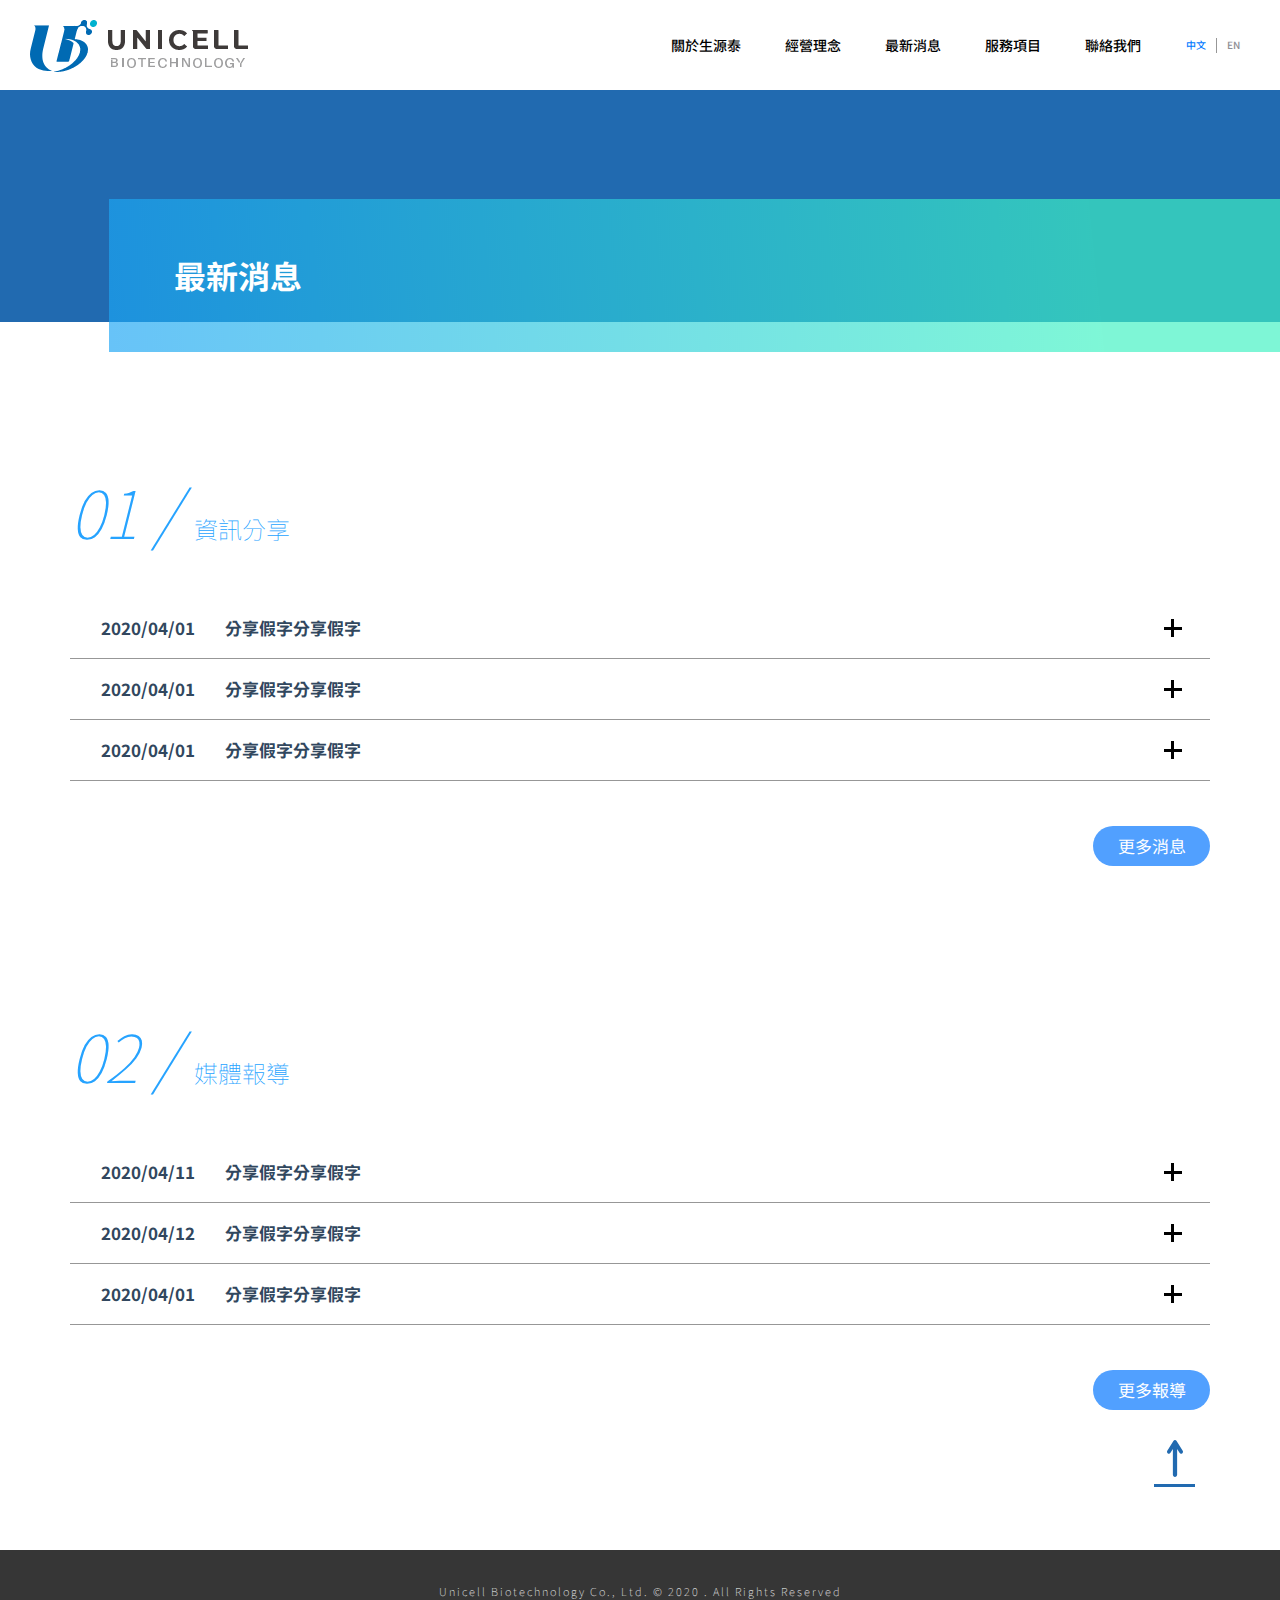
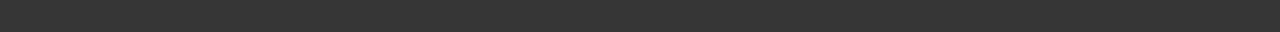
==== commit c290f9f4: "影片圖片大小一致" ====
--- a/news.html
+++ b/news.html
@@ -309,70 +309,76 @@
                         <div class="item">
                             <div class="head">
                                 <div class="date">
-                                    2020/04/01
-                                </div>
-                                <div class="title">
-                                    分享假字分享假字
-                                </div>
-                                <div class="button">
-                                    <span class="icon"></span>
-                                    <span class="icon2"></span>
-                                </div>
-                            </div>
-                            <div class="content">
-                                <div class="row">
-                                    <div class="video">
-                                        <img src="./image/m1.png" alt="生源泰生物科技股份有限公司">
-                                    </div>
-                                    <div class="text">
-                                        <p>假字假字假字假字假字假字假字假字假字假字假字假字假字假字假字假字假字假字假字假字假字假字假字假字假字假字假字假字假字假字假字假字假字假字假字假字假字假字假字假字假字假字假字假字假字假字假字假字假字假字假字假字假字假字假字假字假字假字假字假字假字假字假字假字假字假字假字假字假字假字
-                                        </p>
-                                    </div>
-                                </div>
-                            </div>
-                        </div>
-                        <div class="item">
-                            <div class="head">
-                                <div class="date">
-                                    2020/04/01
-                                </div>
-                                <div class="title">
-                                    分享假字分享假字
-                                </div>
-                                <div class="button">
-                                    <span class="icon"></span>
-                                    <span class="icon2"></span>
-                                </div>
-                            </div>
-                            <div class="content">
-                                <div class="row">
-                                    <div class="video">
-                                        <img src="./image/m1.png" alt="生源泰生物科技股份有限公司">
-                                    </div>
-                                    <div class="text">
-                                        <p>假字假字假字假字假字假字假字假字假字假字假字假字假字假字假字假字假字假字假字假字假字假字假字假字假字假字假字假字假字假字假字假字假字假字假字假字假字假字假字假字假字假字假字假字假字假字假字假字假字假字假字假字假字假字假字假字假字假字假字假字假字假字假字假字假字假字假字假字假字假字
-                                        </p>
-                                    </div>
-                                </div>
-                            </div>
-                        </div>
-                        <div class="item">
-                            <div class="head">
-                                <div class="date">
-                                    2020/04/01
-                                </div>
-                                <div class="title">
-                                    分享假字分享假字
-                                </div>
-                                <div class="button">
-                                    <span class="icon"></span>
-                                    <span class="icon2"></span>
-                                </div>
-                            </div>
-                            <div class="content">
-                                <div class="row">
-                                    <div class="video">
-                                        <img src="./image/m1.png" alt="生源泰生物科技股份有限公司">
+                                    2020/04/11
+                                </div>
+                                <div class="title">
+                                    分享假字分享假字
+                                </div>
+                                <div class="button">
+                                    <span class="icon"></span>
+                                    <span class="icon2"></span>
+                                </div>
+                            </div>
+                            <div class="content">
+                                <div class="row">
+                                    <div class="video">
+                                        <div class="video-container imgLiquidCC">
+                                            <img src="./image/m1.png" alt="生源泰生物科技股份有限公司">
+                                        </div>
+                                    </div>
+                                    <div class="text">
+                                        <p>假字假字假字假字假字假字假字假字假字假字假字假字假字假字假字假字假字假字假字假字假字假字假字假字假字假字假字假字假字假字假字假字假字假字假字假字假字假字假字假字假字假字假字假字假字假字假字假字假字假字假字假字假字假字假字假字假字假字假字假字假字假字假字假字假字假字假字假字假字假字
+                                        </p>
+                                    </div>
+                                </div>
+                            </div>
+                        </div>
+                        <div class="item">
+                            <div class="head">
+                                <div class="date">
+                                    2020/04/12
+                                </div>
+                                <div class="title">
+                                    分享假字分享假字
+                                </div>
+                                <div class="button">
+                                    <span class="icon"></span>
+                                    <span class="icon2"></span>
+                                </div>
+                            </div>
+                            <div class="content">
+                                <div class="row">
+                                    <div class="video">
+                                        <div class="video-container imgLiquidCC">
+                                            <img src="./image/m1.png" alt="生源泰生物科技股份有限公司">
+                                        </div>
+                                    </div>
+                                    <div class="text">
+                                        <p>假字假字假字假字假字假字假字假字假字假字假字假字假字假字假字假字假字假字假字假字假字假字假字假字假字假字假字假字假字假字假字假字假字假字假字假字假字假字假字假字假字假字假字假字假字假字假字假字假字假字假字假字假字假字假字假字假字假字假字假字假字假字假字假字假字假字假字假字假字假字
+                                        </p>
+                                    </div>
+                                </div>
+                            </div>
+                        </div>
+                        <div class="item">
+                            <div class="head">
+                                <div class="date">
+                                    2020/04/01
+                                </div>
+                                <div class="title">
+                                    分享假字分享假字
+                                </div>
+                                <div class="button">
+                                    <span class="icon"></span>
+                                    <span class="icon2"></span>
+                                </div>
+                            </div>
+                            <div class="content">
+                                <div class="row">
+                                    <div class="video">
+                                        <div class="video-container imgLiquidCC">
+                                            <img src="./image/m1.png" alt="生源泰生物科技股份有限公司">
+                                        </div>
                                     </div>
                                     <div class="text">
                                         <p>假字假字假字假字假字假字假字假字假字假字假字假字假字假字假字假字假字假字假字假字假字假字假字假字假字假字假字假字假字假字假字假字假字假字假字假字假字假字假字假字假字假字假字假字假字假字假字假字假字假字假字假字假字假字假字假字假字假字假字假字假字假字假字假字假字假字假字假字假字假字
@@ -399,82 +405,90 @@
                             <div class="content">
                                 <div class="row">
                                     <div class="video">
-                                        <img src="./image/m1.png" alt="生源泰生物科技股份有限公司">
-                                    </div>
-                                    <div class="text">
-                                        <p>假字假字假字假字假字假字假字假字假字假字假字假字假字假字假字假字假字假字假字假字假字假字假字假字假字假字假字假字假字假字假字假字假字假字假字假字假字假字假字假字假字假字假字假字假字假字假字假字假字假字假字假字假字假字假字假字假字假字假字假字假字假字假字假字假字假字假字假字假字假字
-                                        </p>
-                                    </div>
-                                </div>
-                            </div>
-                        </div>
-                        <div class="item">
-                            <div class="head">
-                                <div class="date">
-                                    2020/04/01
-                                </div>
-                                <div class="title">
-                                    分享假字分享假字
-                                </div>
-                                <div class="button">
-                                    <span class="icon"></span>
-                                    <span class="icon2"></span>
-                                </div>
-                            </div>
-                            <div class="content">
-                                <div class="row">
-                                    <div class="video">
-                                        <img src="./image/m1.png" alt="生源泰生物科技股份有限公司">
-                                    </div>
-                                    <div class="text">
-                                        <p>假字假字假字假字假字假字假字假字假字假字假字假字假字假字假字假字假字假字假字假字假字假字假字假字假字假字假字假字假字假字假字假字假字假字假字假字假字假字假字假字假字假字假字假字假字假字假字假字假字假字假字假字假字假字假字假字假字假字假字假字假字假字假字假字假字假字假字假字假字假字
-                                        </p>
-                                    </div>
-                                </div>
-                            </div>
-                        </div>
-                        <div class="item">
-                            <div class="head">
-                                <div class="date">
-                                    2020/04/01
-                                </div>
-                                <div class="title">
-                                    分享假字分享假字
-                                </div>
-                                <div class="button">
-                                    <span class="icon"></span>
-                                    <span class="icon2"></span>
-                                </div>
-                            </div>
-                            <div class="content">
-                                <div class="row">
-                                    <div class="video">
-                                        <img src="./image/m1.png" alt="生源泰生物科技股份有限公司">
-                                    </div>
-                                    <div class="text">
-                                        <p>假字假字假字假字假字假字假字假字假字假字假字假字假字假字假字假字假字假字假字假字假字假字假字假字假字假字假字假字假字假字假字假字假字假字假字假字假字假字假字假字假字假字假字假字假字假字假字假字假字假字假字假字假字假字假字假字假字假字假字假字假字假字假字假字假字假字假字假字假字假字
-                                        </p>
-                                    </div>
-                                </div>
-                            </div>
-                        </div>
-                        <div class="item">
-                            <div class="head">
-                                <div class="date">
-                                    2020/04/01
-                                </div>
-                                <div class="title">
-                                    分享假字分享假字
-                                </div>
-                                <div class="button">
-                                    <span class="icon"></span>
-                                    <span class="icon2"></span>
-                                </div>
-                            </div>
-                            <div class="content">
-                                <div class="row">
-                                    <div class="video">
-                                        <img src="./image/m1.png" alt="生源泰生物科技股份有限公司">
+                                        <div class="video-container imgLiquidCC">
+                                            <img src="./image/m1.png" alt="生源泰生物科技股份有限公司">
+                                        </div>
+                                    </div>
+                                    <div class="text">
+                                        <p>假字假字假字假字假字假字假字假字假字假字假字假字假字假字假字假字假字假字假字假字假字假字假字假字假字假字假字假字假字假字假字假字假字假字假字假字假字假字假字假字假字假字假字假字假字假字假字假字假字假字假字假字假字假字假字假字假字假字假字假字假字假字假字假字假字假字假字假字假字假字
+                                        </p>
+                                    </div>
+                                </div>
+                            </div>
+                        </div>
+                        <div class="item">
+                            <div class="head">
+                                <div class="date">
+                                    2020/04/01
+                                </div>
+                                <div class="title">
+                                    分享假字分享假字
+                                </div>
+                                <div class="button">
+                                    <span class="icon"></span>
+                                    <span class="icon2"></span>
+                                </div>
+                            </div>
+                            <div class="content">
+                                <div class="row">
+                                    <div class="video">
+                                        <div class="video-container imgLiquidCC">
+                                            <img src="./image/m1.png" alt="生源泰生物科技股份有限公司">
+                                        </div>
+                                    </div>
+                                    <div class="text">
+                                        <p>假字假字假字假字假字假字假字假字假字假字假字假字假字假字假字假字假字假字假字假字假字假字假字假字假字假字假字假字假字假字假字假字假字假字假字假字假字假字假字假字假字假字假字假字假字假字假字假字假字假字假字假字假字假字假字假字假字假字假字假字假字假字假字假字假字假字假字假字假字假字
+                                        </p>
+                                    </div>
+                                </div>
+                            </div>
+                        </div>
+                        <div class="item">
+                            <div class="head">
+                                <div class="date">
+                                    2020/04/01
+                                </div>
+                                <div class="title">
+                                    分享假字分享假字
+                                </div>
+                                <div class="button">
+                                    <span class="icon"></span>
+                                    <span class="icon2"></span>
+                                </div>
+                            </div>
+                            <div class="content">
+                                <div class="row">
+                                    <div class="video">
+                                        <div class="video-container imgLiquidCC">
+                                            <img src="./image/m1.png" alt="生源泰生物科技股份有限公司">
+                                        </div>
+                                    </div>
+                                    <div class="text">
+                                        <p>假字假字假字假字假字假字假字假字假字假字假字假字假字假字假字假字假字假字假字假字假字假字假字假字假字假字假字假字假字假字假字假字假字假字假字假字假字假字假字假字假字假字假字假字假字假字假字假字假字假字假字假字假字假字假字假字假字假字假字假字假字假字假字假字假字假字假字假字假字假字
+                                        </p>
+                                    </div>
+                                </div>
+                            </div>
+                        </div>
+                        <div class="item">
+                            <div class="head">
+                                <div class="date">
+                                    2020/04/01
+                                </div>
+                                <div class="title">
+                                    分享假字分享假字
+                                </div>
+                                <div class="button">
+                                    <span class="icon"></span>
+                                    <span class="icon2"></span>
+                                </div>
+                            </div>
+                            <div class="content">
+                                <div class="row">
+                                    <div class="video">
+                                        <div class="video-container imgLiquidCC">
+                                            <img src="./image/m1.png" alt="生源泰生物科技股份有限公司">
+                                        </div>
                                     </div>
                                     <div class="text">
                                         <p>假字假字假字假字假字假字假字假字假字假字假字假字假字假字假字假字假字假字假字假字假字假字假字假字假字假字假字假字假字假字假字假字假字假字假字假字假字假字假字假字假字假字假字假字假字假字假字假字假字假字假字假字假字假字假字假字假字假字假字假字假字假字假字假字假字假字假字假字假字假字
